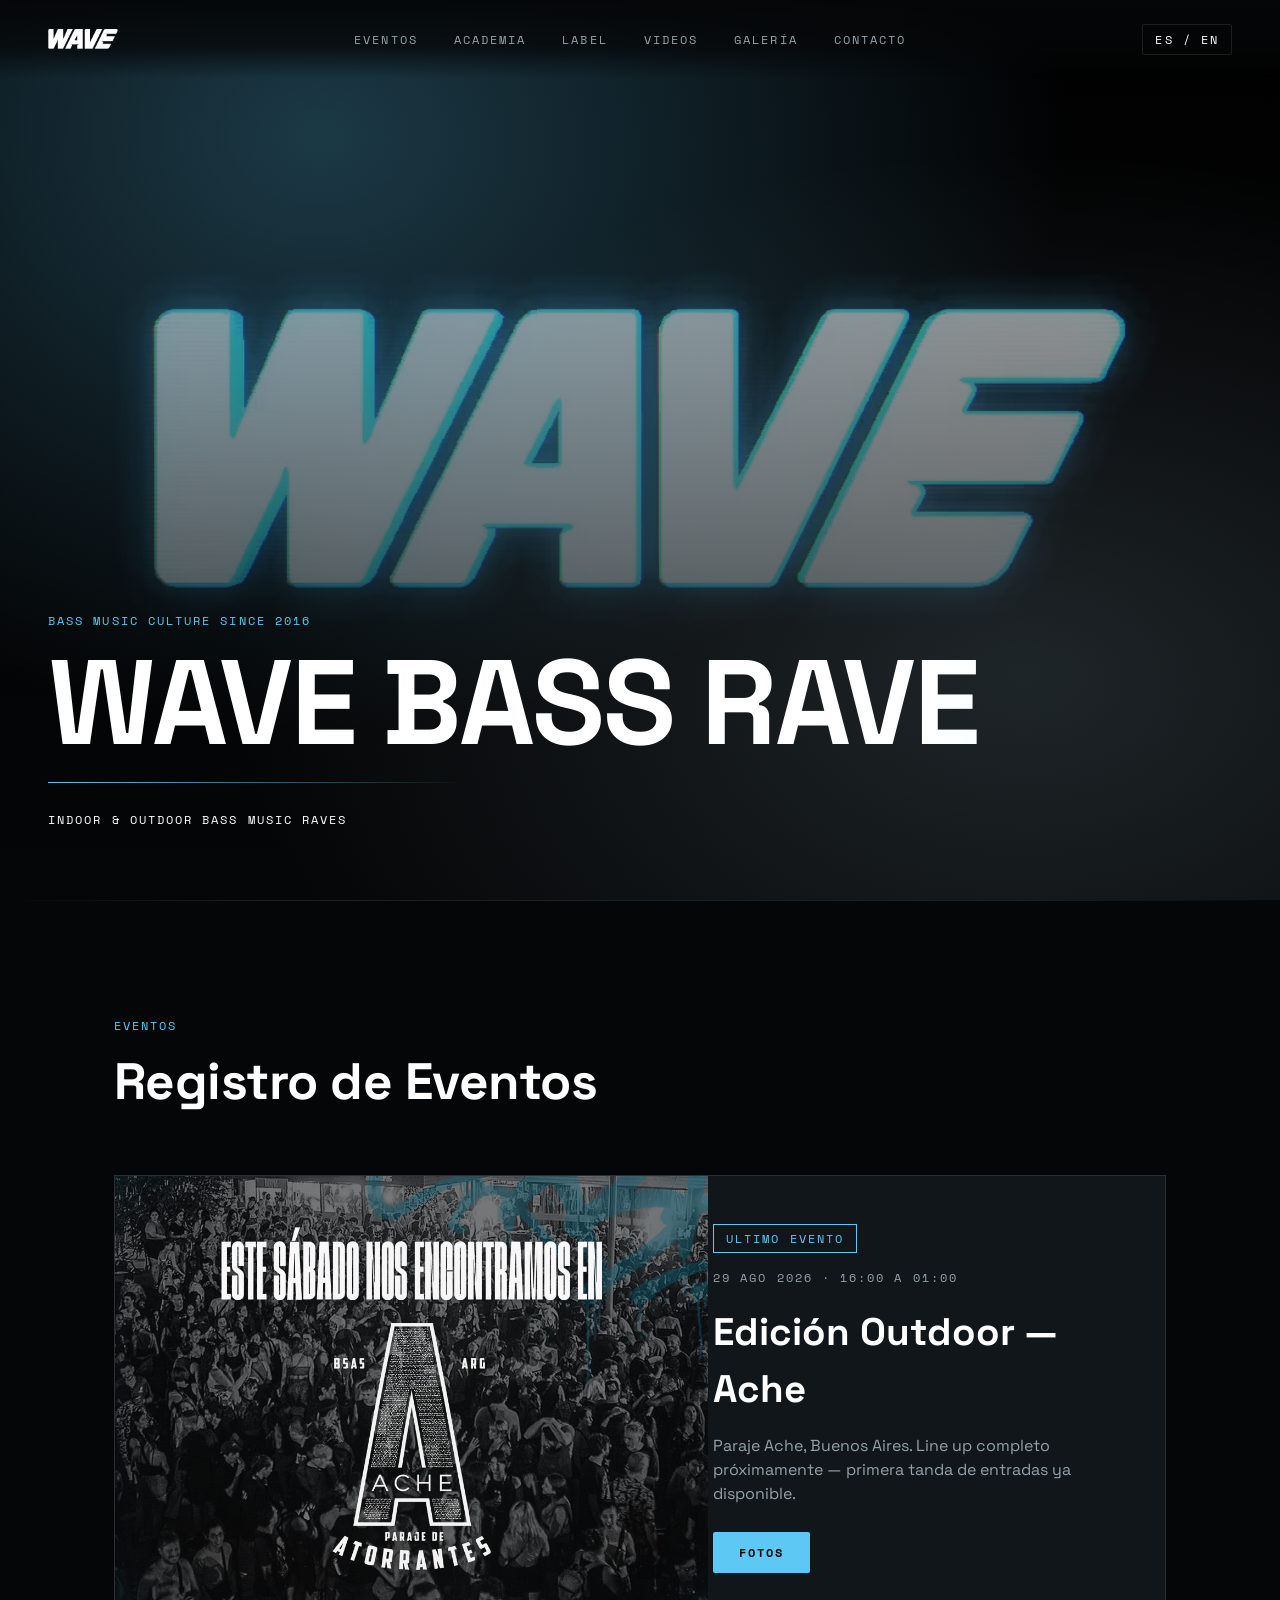
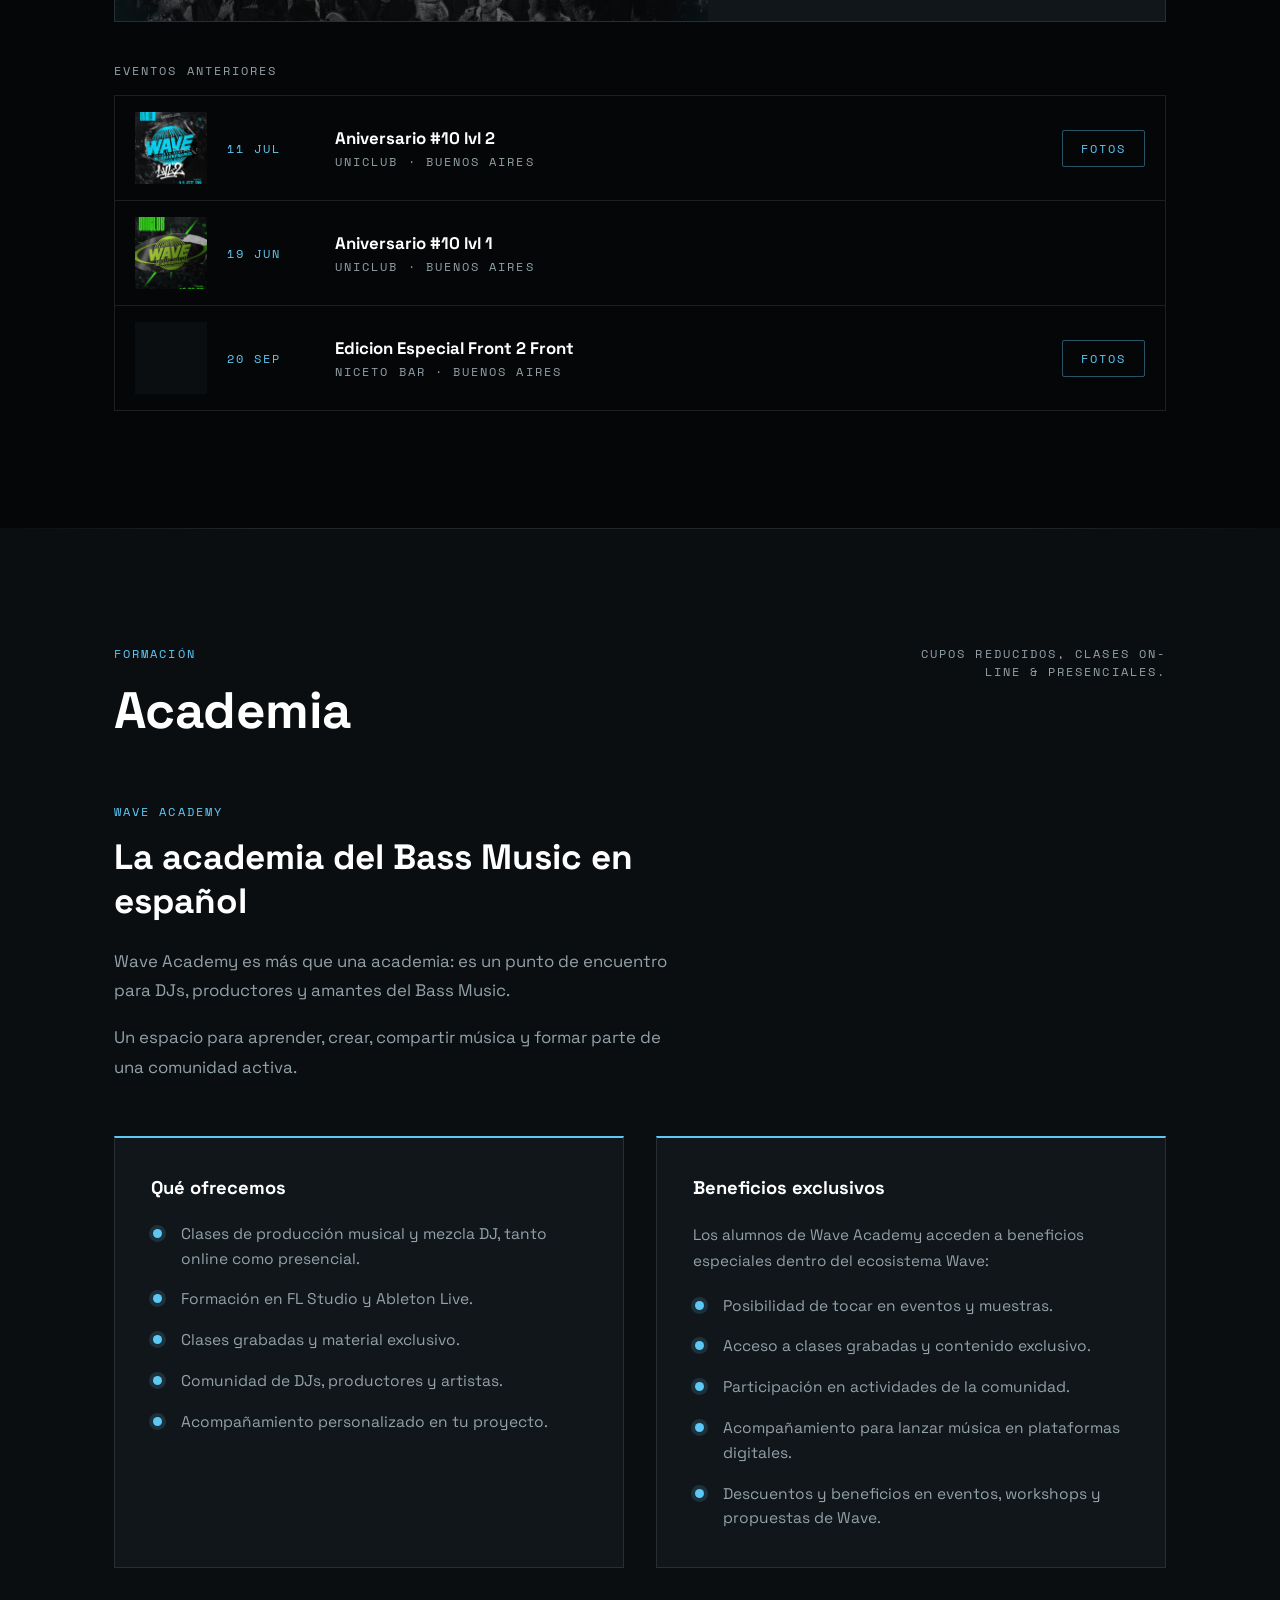
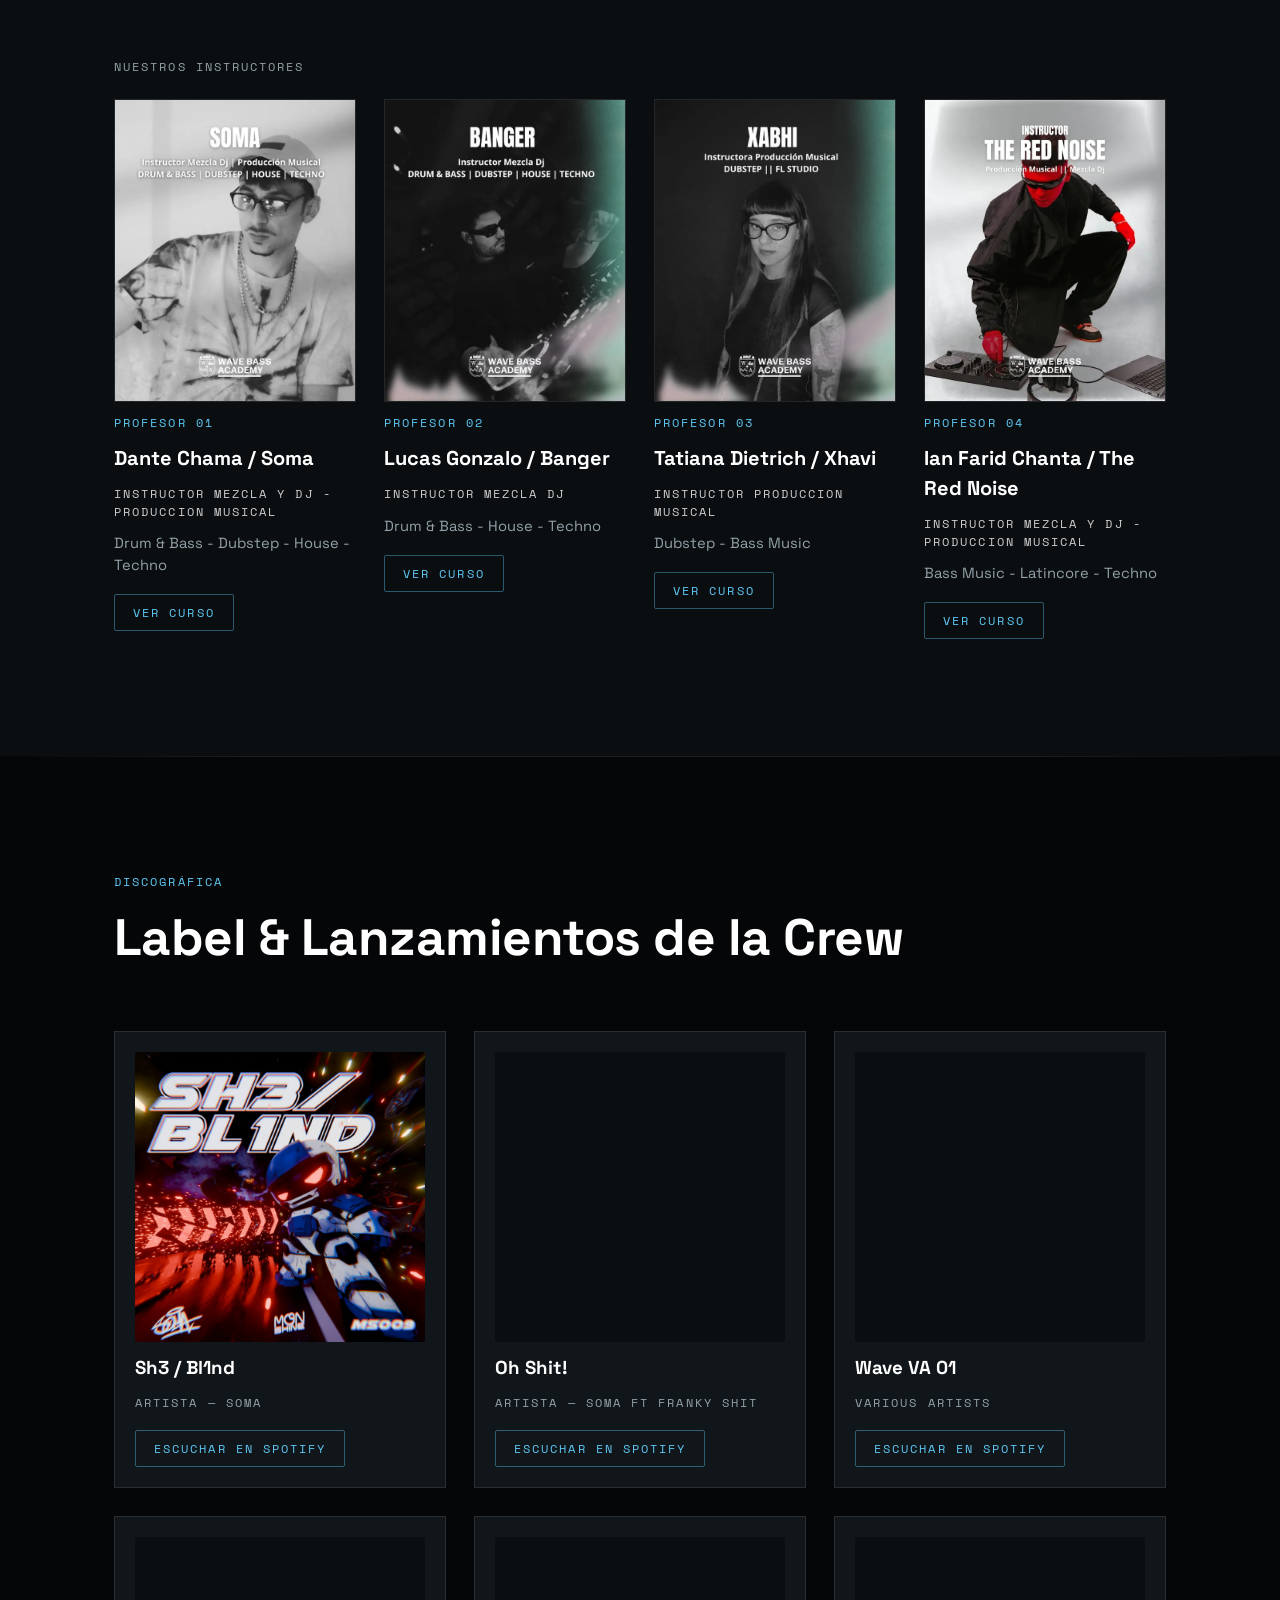
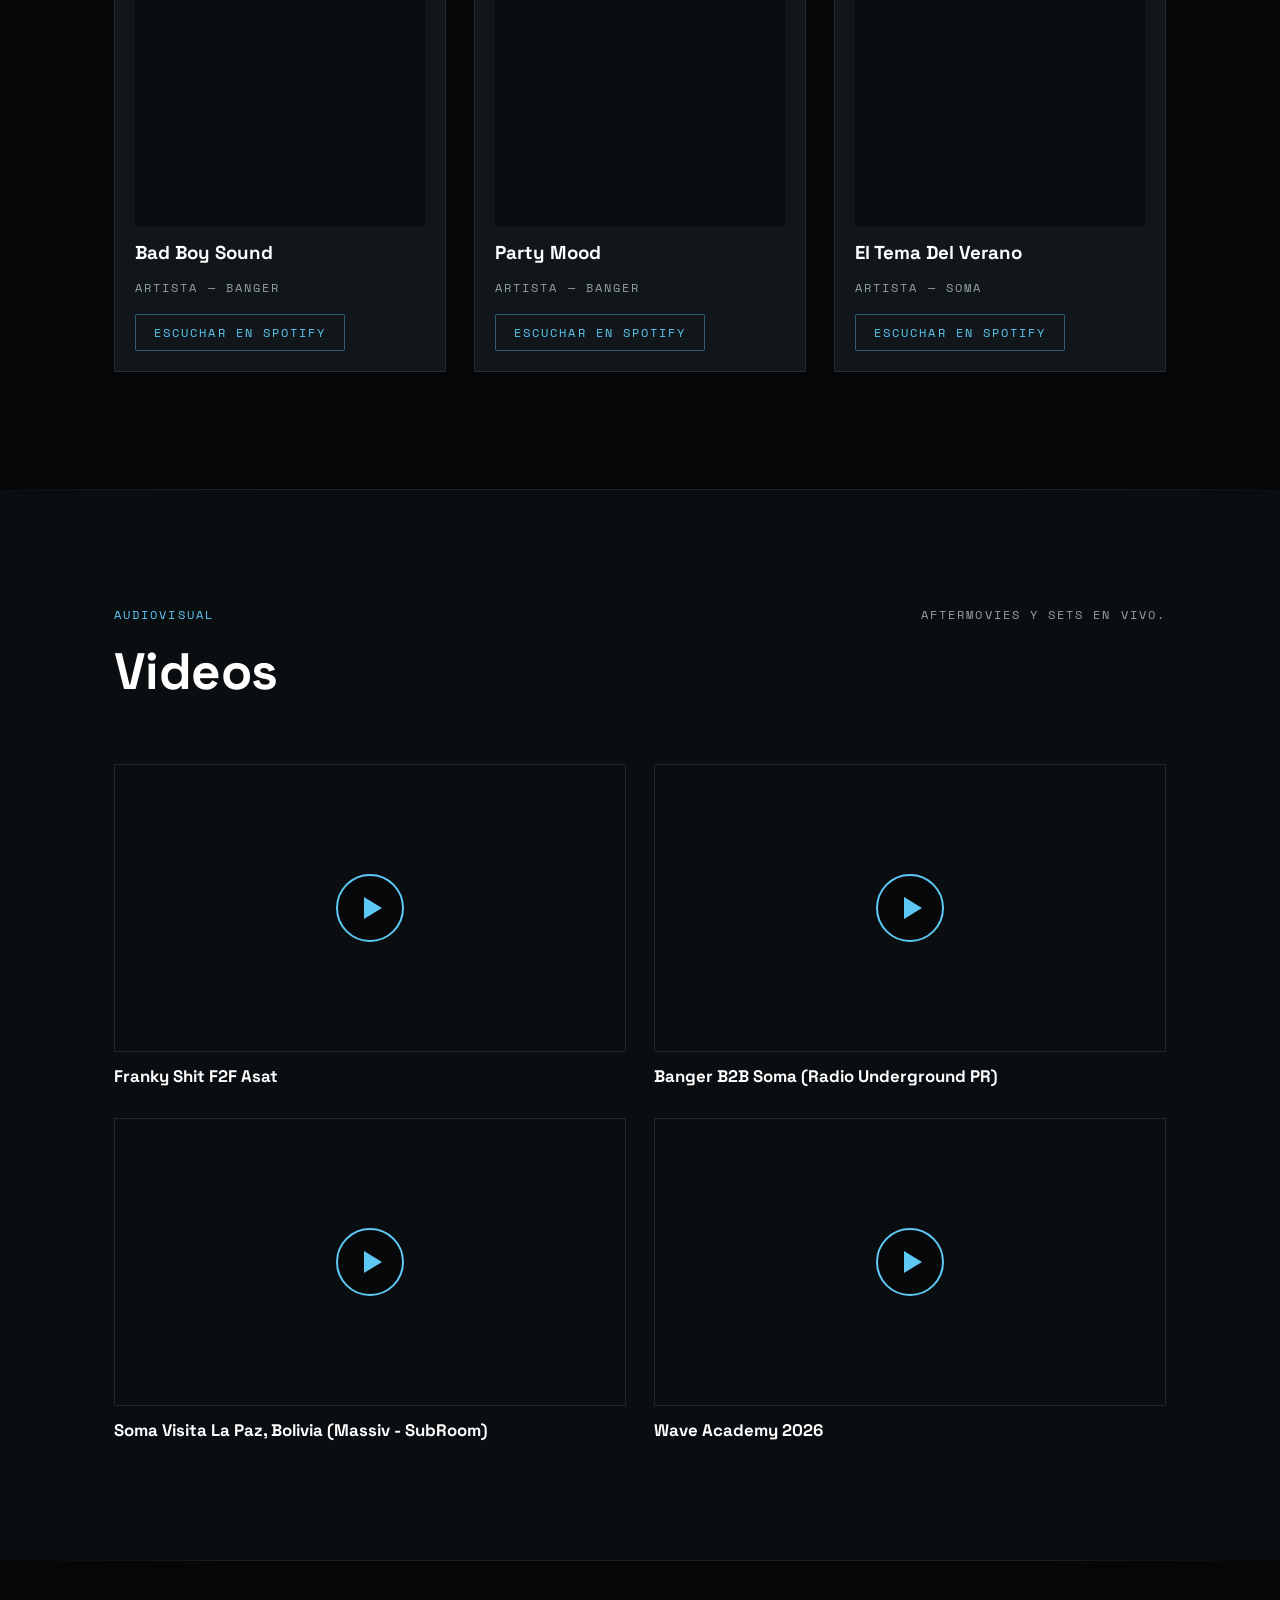
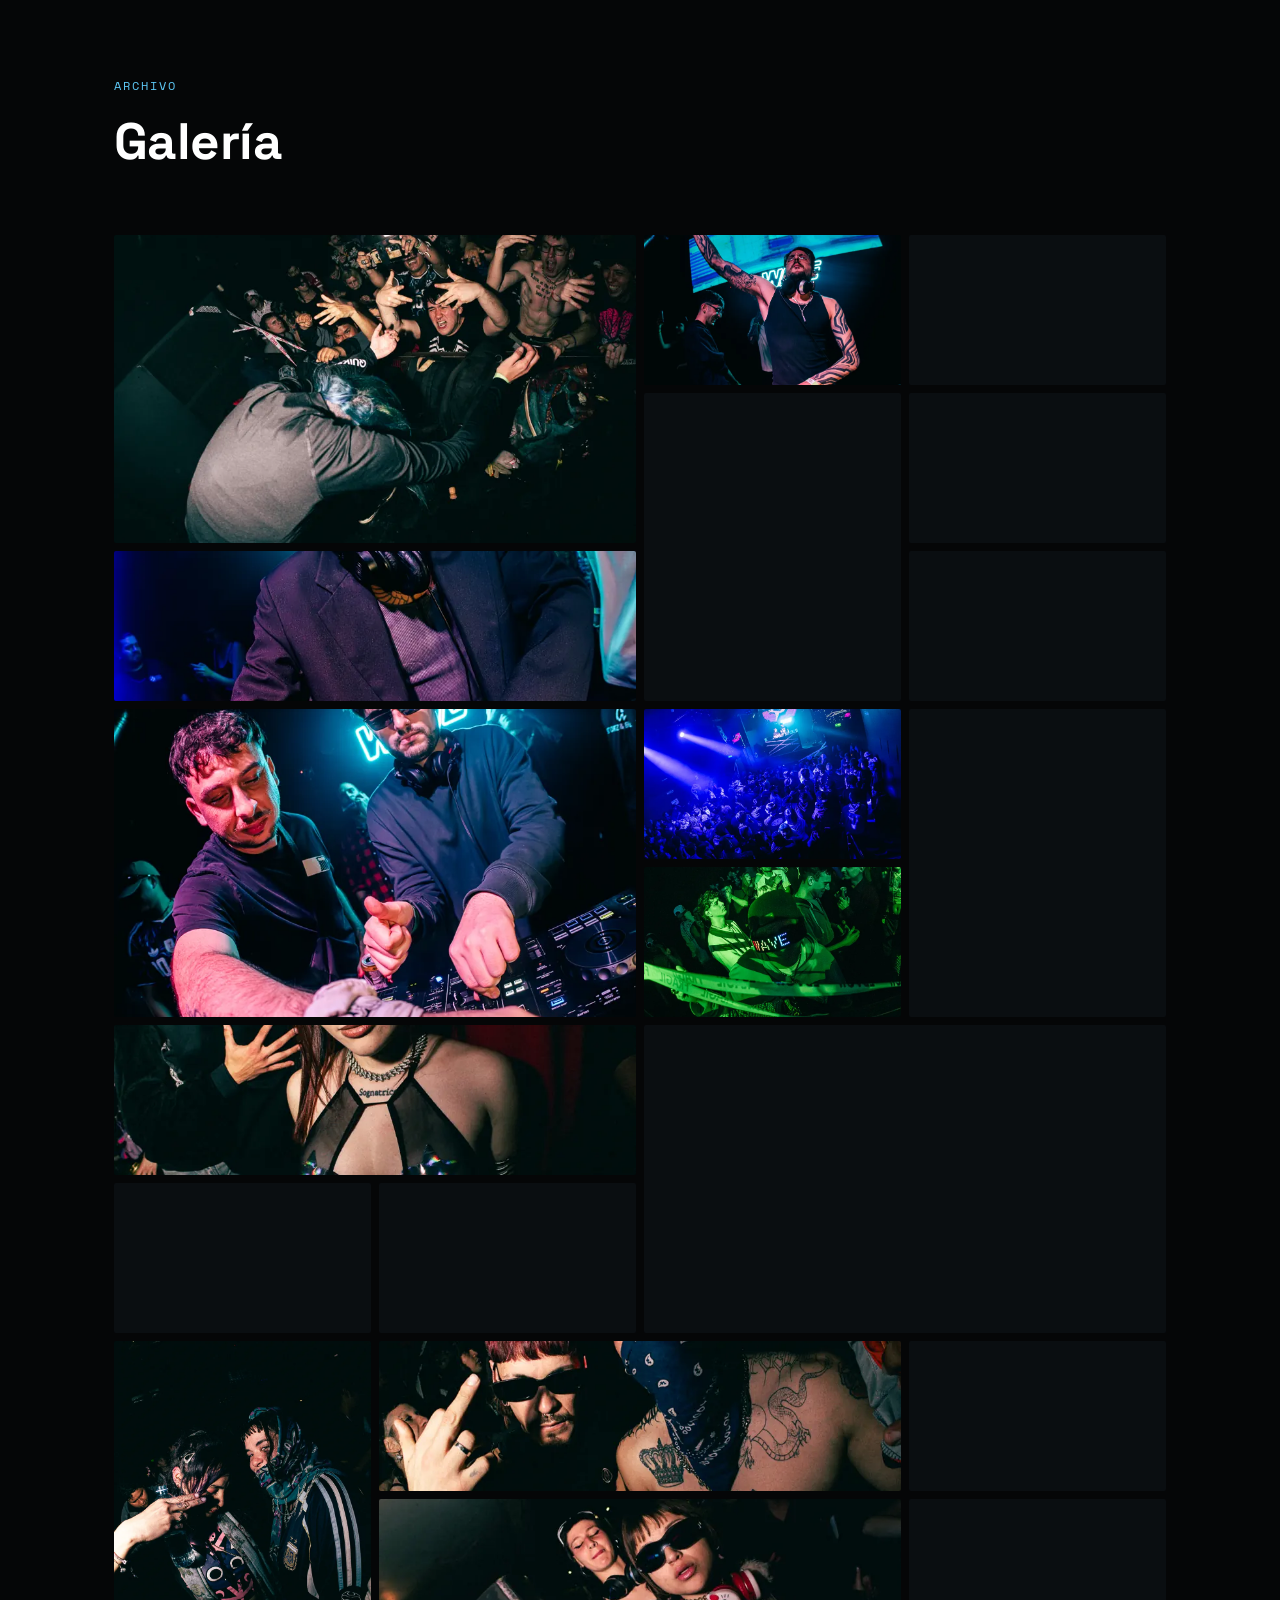
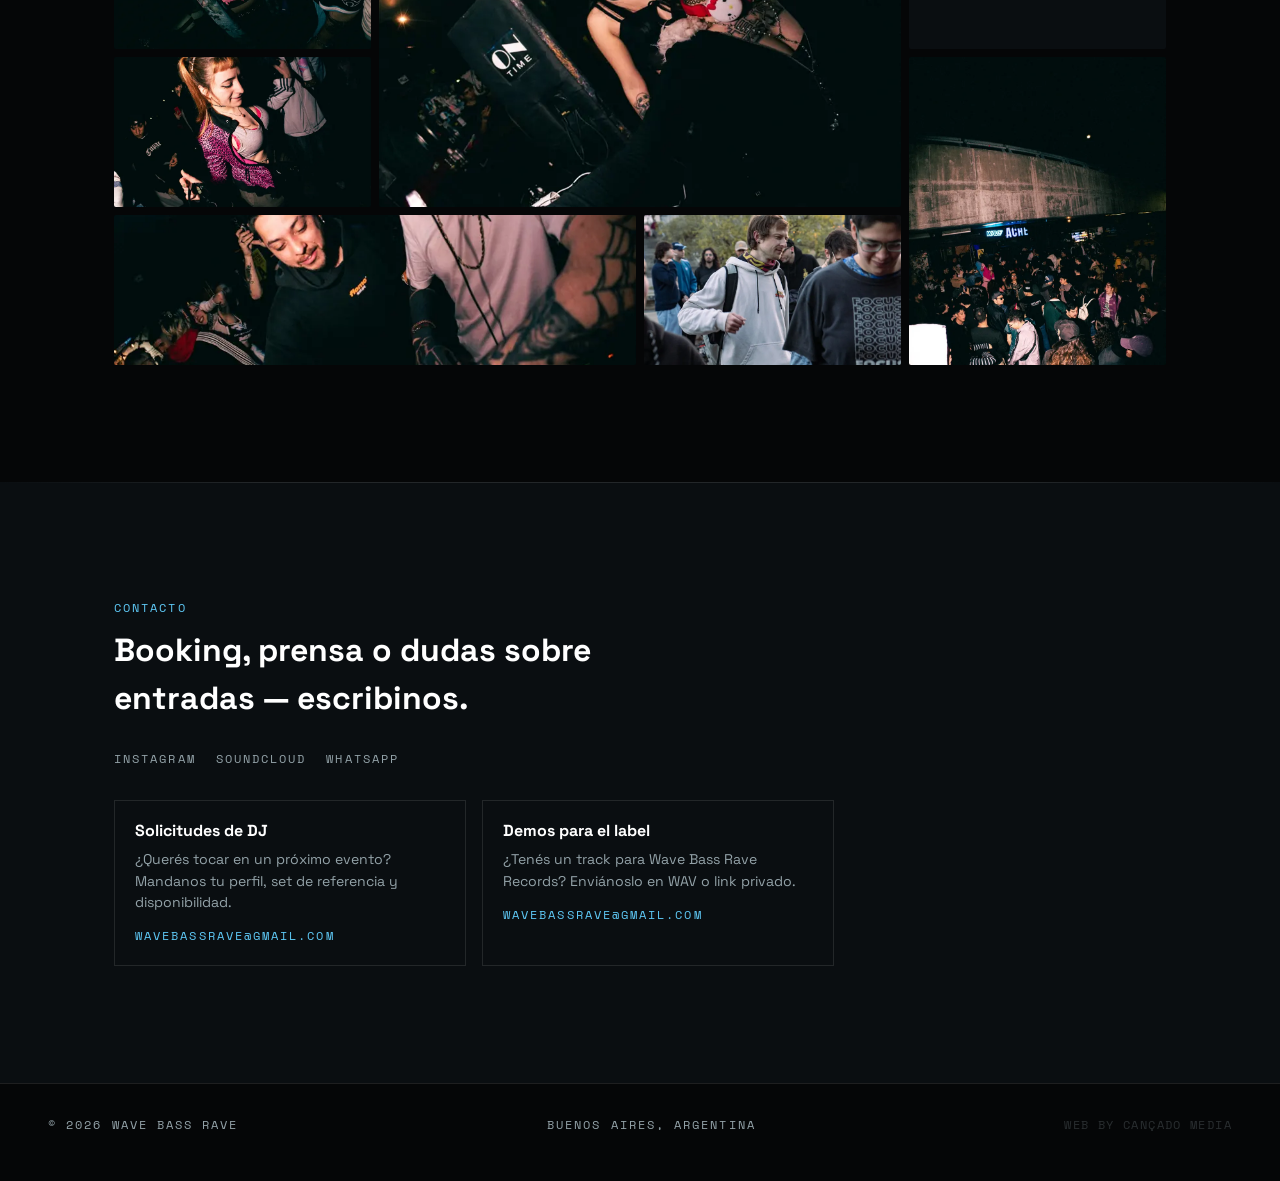
==== index.html @ 553b7580 "video portada optimizado" ====
<!DOCTYPE html>
<html lang="es">
<head>
  <meta charset="UTF-8">
  <meta name="viewport" content="width=device-width, initial-scale=1.0">

  <!--
    Wave Bass Rave — sitio de una sola página.

    Dependencias: styles.css (compilado desde styles.scss) y script.js.
    Sin frameworks ni proceso de build más allá de Sass.

    Convenciones de este documento:
      · Nomenclatura BEM: bloque__elemento--modificador.
      · El marcado no define estilos: ni atributos style ni clases
        utilitarias. Cada elemento lleva una única clase semántica.
      · data-en           → traducción al inglés del texto del elemento.
      · data-en-ph        → traducción del placeholder de un campo.
      · .aparece          → el elemento entra con una animación al scrollear.
      · .aparece--fijo    → variante rápida y sin cascada, para títulos.
      · data-titulo       → rótulo que la galería muestra sobre la foto.

    TODO antes de publicar:
      · Reemplazar RUTA_* por las URLs definitivas.
      · Cargar las 12 fotos de la galería en Multimedia/galeria/.
      · Sustituir wavebassrave.com por el dominio real en los metadatos
        y en el bloque JSON-LD (las URLs de imagen deben ser absolutas).
  -->

  <!-- Identidad e indexación -->
  <title>Wave Bass Rave | Fiesta de música electrónica en Buenos Aires</title>
  <meta name="description" content="Wave Bass Rave: fiestas de drum &amp; bass, dubstep, house y techno en Buenos Aires desde 2016. Academia de DJ y producción musical, y sello discográfico propio.">
  <meta name="author" content="Wave Bass Rave">
  <link rel="canonical" href="https://wavebassrave.com/">
  <meta name="robots" content="index, follow, max-image-preview:large">
  <meta name="theme-color" content="#050607">

  <!-- Open Graph: previsualización al compartir el enlace -->
  <meta property="og:type" content="website">
  <meta property="og:site_name" content="Wave Bass Rave">
  <meta property="og:locale" content="es_AR">
  <meta property="og:locale:alternate" content="en_US">
  <meta property="og:url" content="https://wavebassrave.com/">
  <meta property="og:title" content="Wave Bass Rave | Fiesta de música electrónica en Buenos Aires">
  <meta property="og:description" content="Bass music culture desde 2016. Raves indoor y outdoor, academia de DJ y producción, y sello discográfico en Buenos Aires.">
  <meta property="og:image" content="https://wavebassrave.com/Multimedia/WAVE-EN-ACHE.jpg">
  <meta property="og:image:width" content="1200">
  <meta property="og:image:height" content="630">
  <meta property="og:image:alt" content="Flyer de Wave Bass Rave — Edición Outdoor en Ache">

  <!-- Twitter Card -->
  <meta name="twitter:card" content="summary_large_image">
  <meta name="twitter:title" content="Wave Bass Rave | Fiesta de música electrónica en Buenos Aires">
  <meta name="twitter:description" content="Bass music culture desde 2016. Raves indoor y outdoor, academia de DJ y producción, y sello discográfico en Buenos Aires.">
  <meta name="twitter:image" content="https://wavebassrave.com/Multimedia/WAVE-EN-ACHE.jpg">

  <!-- El navegador escala el favicon a 32x32: conviene una imagen
       cuadrada, con fondo sólido y sin texto, para que se lea. -->
  <link rel="icon" href="Multimedia/favicon.png" type="image/png">
  <link rel="apple-touch-icon" href="Multimedia/favicon.png">

  <!-- preconnect adelanta el handshake con el CDN de fuentes -->
  <link rel="preconnect" href="https://fonts.googleapis.com">
  <link rel="preconnect" href="https://fonts.gstatic.com" crossorigin>
  <link href="https://fonts.googleapis.com/css2?family=Space+Grotesk:wght@400;500;700&amp;family=Space+Mono:wght@400;700&amp;display=swap" rel="stylesheet">

  <!-- El poster de la portada es lo primero que se ve: se precarga
       para que no haya un fotograma en negro al abrir el sitio. -->
  <link rel="preload" as="image" href="Multimedia/portada-poster.jpg">

  <link rel="stylesheet" href="styles.css">

  <!--
    Datos estructurados (schema.org). Permiten que el buscador
    interprete la entidad, el evento y el catálogo del sello, y que
    los muestre enriquecidos en los resultados.

    Mantener sincronizado con el contenido visible: un evento con
    fecha vencida deja de mostrarse y resta confianza al dominio.
  -->
  <script type="application/ld+json">
  {
    "@context": "https://schema.org",
    "@graph": [
      {
        "@type": "Organization",
        "@id": "https://wavebassrave.com/#organizacion",
        "name": "Wave Bass Rave",
        "url": "https://wavebassrave.com/",
        "logo": "https://wavebassrave.com/Multimedia/LOGO.png",
        "email": "booking@wavebassrave.com",
        "foundingDate": "2016",
        "areaServed": "Buenos Aires, Argentina",
        "description": "Fiestas de bass music indoor y outdoor, academia de DJ y producción, y sello discográfico en Buenos Aires.",
        "sameAs": [
          "RUTA_INSTAGRAM",
          "RUTA_SOUNDCLOUD"
        ]
      },
      {
        "@type": "EducationalOrganization",
        "@id": "https://wavebassrave.com/#academia",
        "name": "Wave Academy",
        "url": "https://wavebassrave.com/#academia",
        "parentOrganization": { "@id": "https://wavebassrave.com/#organizacion" },
        "areaServed": "Buenos Aires, Argentina",
        "description": "Academia de producción musical y DJ especializada en bass music. Clases presenciales y online en FL Studio y Ableton Live."
      },
      {
        "@type": "MusicEvent",
        "name": "Wave Bass Rave — Edición Outdoor en Ache",
        "startDate": "2026-08-29T16:00:00-03:00",
        "endDate": "2026-08-30T01:00:00-03:00",
        "eventStatus": "https://schema.org/EventScheduled",
        "eventAttendanceMode": "https://schema.org/OfflineEventAttendanceMode",
        "image": "https://wavebassrave.com/Multimedia/WAVE-EN-ACHE.jpg",
        "description": "Edición outdoor de Wave Bass Rave en Paraje Ache: drum and bass, dubstep, house y techno.",
        "location": {
          "@type": "Place",
          "name": "Paraje Ache",
          "address": {
            "@type": "PostalAddress",
            "streetAddress": "Av. Pres. Figueroa Alcorta 2170",
            "addressLocality": "Buenos Aires",
            "addressCountry": "AR"
          }
        },
        "organizer": { "@id": "https://wavebassrave.com/#organizacion" },
        "performer": { "@id": "https://wavebassrave.com/#organizacion" }
      },
      {
        "@type": "ItemList",
        "name": "Lanzamientos de Wave Bass Rave",
        "itemListElement": [
          { "@type": "ListItem", "position": 1, "item": { "@type": "MusicRecording", "name": "Sh3 / Bl1nd", "byArtist": { "@type": "MusicGroup", "name": "Soma" }, "url": "https://open.spotify.com/intl-es/track/4emnAGCfj72TDkFLTMNMwg" } },
          { "@type": "ListItem", "position": 2, "item": { "@type": "MusicRecording", "name": "Oh Shit!", "byArtist": { "@type": "MusicGroup", "name": "Soma ft Franky Shit" }, "url": "https://open.spotify.com/intl-es/track/0cCn9qrBAL9A4QZXhOReQd" } },
          { "@type": "ListItem", "position": 3, "item": { "@type": "MusicAlbum", "name": "Wave VA 01", "byArtist": { "@type": "MusicGroup", "name": "Various Artists" }, "url": "https://open.spotify.com/intl-es/album/5k82XperYAn4NsOfV1vMGI" } },
          { "@type": "ListItem", "position": 4, "item": { "@type": "MusicRecording", "name": "Bad Boy Sound", "byArtist": { "@type": "MusicGroup", "name": "Banger" }, "url": "https://open.spotify.com/intl-es/track/3cgroAgTPYYkdwyng8NTGH" } },
          { "@type": "ListItem", "position": 5, "item": { "@type": "MusicRecording", "name": "Party Mood", "byArtist": { "@type": "MusicGroup", "name": "Banger" }, "url": "https://open.spotify.com/intl-es/track/7FXEV2m4O1FOXO2ZBRxzx3" } },
          { "@type": "ListItem", "position": 6, "item": { "@type": "MusicRecording", "name": "El Tema Del Verano", "byArtist": { "@type": "MusicGroup", "name": "Soma" }, "url": "https://open.spotify.com/intl-es/track/4wvH6kUvOpnW4mxBxdidlf" } }
        ]
      }
    ]
  }
  </script>
</head>

<body>

<!-- Enlace de salto: primer elemento enfocable de la página, permite
     a quien navega con teclado evitar el menú en cada recarga. -->
<a class="salto" href="#contenido">Ir al contenido</a>

<nav class="nav">
  <a class="nav__logo" href="#portada">
    <img src="Multimedia/LOGO.png" alt="Wave Bass Rave">
  </a>

  <!-- En pantallas chicas esta lista se convierte en un panel
       desplegable; el control está en .nav__menu-boton. -->
  <ul class="nav__menu" id="menu">
    <li><a href="#eventos"  data-en="Events">Eventos</a></li>
    <li><a href="#academia" data-en="Academy">Academia</a></li>
    <li><a href="#label"    data-en="Label">Label</a></li>
    <li><a href="#videos"   data-en="Videos">Videos</a></li>
    <li><a href="#galeria"  data-en="Gallery">Galería</a></li>
    <li><a href="#contacto" data-en="Contact">Contacto</a></li>
  </ul>

  <div class="nav__acciones">
    <button class="nav__idioma" id="idioma" type="button">ES / EN</button>

    <!-- aria-expanded lo actualiza script.js y el CSS lo usa como
         selector para transformar las barras en una X. -->
    <button class="nav__menu-boton" id="menu-boton" type="button"
            aria-label="Abrir menú" aria-expanded="false" aria-controls="menu">
      <span></span><span></span><span></span>
    </button>
  </div>
</nav>


<main id="contenido">

  <!-- El src del video lo asigna script.js: así se omite si el
       sistema pide reducir movimiento y se pausa fuera de pantalla. -->
  <header class="portada" id="portada">
    <div class="portada__fondo">
      <video class="portada__video" id="video-portada"
             poster="Multimedia\wave-logo-3d.jpg"
             autoplay muted loop playsinline preload="none"
             data-video="Multimedia\wave-logo-3d.mp4"></video>
      <div class="portada__velo"></div>
    </div>

    <div class="portada__texto">
      <p class="portada__bajada">Bass Music Culture Since 2016</p>
      <h1 class="portada__titulo">WAVE BASS RAVE</h1>
      <span class="portada__linea"></span>
      <p class="portada__datos">Indoor &amp; Outdoor Bass Music Raves</p>
    </div>
  </header>


  <section class="seccion" id="eventos">
    <div class="seccion__contenido">

      <div class="seccion__encabezado aparece aparece--fijo">
        <div>
          <p class="seccion__bajada" data-en="Events">Eventos</p>
          <h2 class="seccion__titulo" data-en="Event archive">Registro de Eventos</h2>
        </div>
      </div>

      <article class="evento-destacado aparece">
        <figure class="evento-destacado__imagen">
          <img src="Multimedia/WAVE-EN-ACHE.jpg"
               alt="Flyer de Wave Bass Rave Edición Outdoor en Paraje Ache, Buenos Aires"
               decoding="async" fetchpriority="high">
        </figure>

        <div class="evento-destacado__info">
          <span class="evento-destacado__etiqueta" data-en="Latest event">Ultimo evento</span>
          <p class="evento-destacado__fecha" data-en="29 AUG 2026 · 4:00 PM TO 1:00 AM">29 AGO 2026 · 16:00 A 01:00</p>
          <h3 class="evento-destacado__nombre" data-en="Outdoor Edition — Ache">Edición Outdoor — Ache</h3>
          <p class="evento-destacado__descripcion" data-en="Paraje Ache, Buenos Aires. Full line up coming soon — first ticket release available now.">Paraje Ache, Buenos Aires. Line up completo próximamente — primera tanda de entradas ya disponible.</p>
          <a class="evento-destacado__boton" href="https://drive.google.com/drive/u/1/folders/1k9xojZBGZIGJXSSD55d5GPoPPHlqfkdK" target="_blank" rel="noopener" data-en="Photos">Fotos</a>
        </div>
      </article>

      <p class="seccion__subtitulo" data-en="Past events">Eventos anteriores</p>

      <div class="eventos-pasados aparece">
        <article class="eventos-pasados__item">
          <figure class="eventos-pasados__imagen">
            <img src="Multimedia/WAVE4.jpg" alt="Wave Bass Rave Aniversario 10 nivel 2 en Uniclub" loading="lazy" decoding="async">
          </figure>
          <p class="eventos-pasados__fecha">11 JUL</p>
          <div>
            <h3 class="eventos-pasados__nombre" data-en="10th Anniversary lvl 2">Aniversario #10 lvl 2</h3>
            <p class="eventos-pasados__lugar">UNICLUB · Buenos Aires</p>
          </div>
          <a class="eventos-pasados__fotos" href="https://drive.google.com/drive/folders/1c3s_hy4YziASahJ9QiiVmd44mP_-dsqJ" target="_blank" rel="noopener" data-en="Photos">Fotos</a>
        </article>

        <article class="eventos-pasados__item">
          <figure class="eventos-pasados__imagen">
            <img src="Multimedia/WAVE3.jpg" alt="Wave Bass Rave Aniversario 10 nivel 1 en Uniclub" loading="lazy" decoding="async">
          </figure>
          <p class="eventos-pasados__fecha">19 JUN</p>
          <div>
            <h3 class="eventos-pasados__nombre" data-en="10th Anniversary lvl 1">Aniversario #10 lvl 1</h3>
            <p class="eventos-pasados__lugar">UNICLUB · Buenos Aires</p>
          </div>

        </article>

        <article class="eventos-pasados__item">
          <figure class="eventos-pasados__imagen">
            <img src="Multimedia/WAVE5.jpg" alt="Wave Bass Rave Edición Especial Front 2 Front en Niceto Bar" loading="lazy" decoding="async">
          </figure>
          <p class="eventos-pasados__fecha">20 SEP</p>
          <div>
            <h3 class="eventos-pasados__nombre" data-en="Front 2 Front Special Edition">Edicion Especial Front 2 Front</h3>
            <p class="eventos-pasados__lugar">Niceto Bar · Buenos Aires</p>
          </div>
          <a class="eventos-pasados__fotos" href="https://drive.google.com/drive/folders/1zacSYfil2mc9M2m5no6P5n31Abtr4CDk" target="_blank" rel="noopener" data-en="Photos">Fotos</a>
        </article>
      </div>

    </div>
  </section>


  <section class="seccion" id="academia">
    <div class="seccion__contenido">

      <div class="seccion__encabezado aparece aparece--fijo">
        <div>
          <p class="seccion__bajada" data-en="Training">Formación</p>
          <h2 class="seccion__titulo" data-en="Academy">Academia</h2>
        </div>
        <p class="seccion__nota" data-en="Limited spots. Online &amp; in-person classes.">Cupos reducidos, Clases on-line &amp; presenciales.</p>
      </div>

      <div class="academia-intro aparece">
        <p class="academia-intro__marca">Wave Academy</p>
        <h3 class="academia-intro__titulo" data-en="The Bass Music academy in Spanish">La academia del Bass Music en español</h3>
        <p class="academia-intro__lead" data-en="Wave Academy is more than an academy: it's a meeting point for DJs, producers and Bass Music lovers.">Wave Academy es más que una academia: es un punto de encuentro para DJs, productores y amantes del Bass Music.</p>
        <p class="academia-intro__lead" data-en="A space to learn, create, share music and be part of an active community.">Un espacio para aprender, crear, compartir música y formar parte de una comunidad activa.</p>
      </div>

      <div class="academia-bloques">
        <div class="academia-bloque aparece">
          <h4 class="academia-bloque__titulo" data-en="What we offer">Qué ofrecemos</h4>
          <ul class="academia-bloque__items">
            <li data-en="Music production and DJ mixing classes, online and in person.">Clases de producción musical y mezcla DJ, tanto online como presencial.</li>
            <li data-en="Training in FL Studio and Ableton Live.">Formación en FL Studio y Ableton Live.</li>
            <li data-en="Recorded classes and exclusive material.">Clases grabadas y material exclusivo.</li>
            <li data-en="A community of DJs, producers and artists.">Comunidad de DJs, productores y artistas.</li>
            <li data-en="Personalised guidance on your own project.">Acompañamiento personalizado en tu proyecto.</li>
          </ul>
        </div>

        <div class="academia-bloque aparece">
          <h4 class="academia-bloque__titulo" data-en="Exclusive benefits">Beneficios exclusivos</h4>
          <p class="academia-bloque__bajada" data-en="Wave Academy students get special benefits within the Wave ecosystem:">Los alumnos de Wave Academy acceden a beneficios especiales dentro del ecosistema Wave:</p>
          <ul class="academia-bloque__items">
            <li data-en="The chance to play at events and showcases.">Posibilidad de tocar en eventos y muestras.</li>
            <li data-en="Access to recorded classes and exclusive content.">Acceso a clases grabadas y contenido exclusivo.</li>
            <li data-en="Participation in community activities.">Participación en actividades de la comunidad.</li>
            <li data-en="Support to release music on digital platforms.">Acompañamiento para lanzar música en plataformas digitales.</li>
            <li data-en="Discounts and perks on Wave events, workshops and projects.">Descuentos y beneficios en eventos, workshops y propuestas de Wave.</li>
          </ul>
        </div>
      </div>

      <p class="seccion__subtitulo academia-instructores" data-en="Our instructors">Nuestros instructores</p>

      <div class="profesores">
        <article class="profesor aparece">
          <figure class="profesor__foto">
            <img src="Multimedia/academia/soma1.webp" alt="Dante Chama, alias Soma, instructor de mezcla, DJ y producción musical" loading="lazy" decoding="async">
          </figure>
          <p class="profesor__numero" data-en="Teacher 01">Profesor 01</p>
          <h3 class="profesor__nombre">Dante Chama / Soma</h3>
          <p class="profesor__curso" data-en="DJ mixing &amp; music production instructor">Instructor mezcla y Dj - Produccion Musical</p>
          <p class="profesor__bio">Drum &amp; Bass - Dubstep - House - Techno</p>
          <a class="profesor__boton" href="https://docs.google.com/forms/d/1HkdOC2VC2nu3V9DlWH6Ju4hWfb2PltVqQ0poLP2k56o/viewform" target="_blank" rel="noopener noreferrer" target="_blank" rel="noopener" data-en="Course details">Ver curso</a>
        </article>

        <article class="profesor aparece">
          <figure class="profesor__foto">
            <img src="Multimedia/academia/banger1.webp" alt="Lucas Gonzalo, alias Banger, instructor de mezcla DJ" loading="lazy" decoding="async">
          </figure>
          <p class="profesor__numero" data-en="Teacher 02">Profesor 02</p>
          <h3 class="profesor__nombre">Lucas Gonzalo / Banger</h3>
          <p class="profesor__curso" data-en="DJ mixing instructor">Instructor mezcla Dj</p>
          <p class="profesor__bio">Drum &amp; Bass - House - Techno</p>
          <a class="profesor__boton" href="https://docs.google.com/forms/d/1HkdOC2VC2nu3V9DlWH6Ju4hWfb2PltVqQ0poLP2k56o/viewform" target="_blank" rel="noopener noreferrer" target="_blank" rel="noopener" data-en="Course details">Ver curso</a>
        </article>

        <article class="profesor aparece">
          <figure class="profesor__foto">
            <img src="Multimedia/academia/xhavi1.webp" alt="Tatiana Dietrich, alias Xhavi, instructora de producción musical" loading="lazy" decoding="async">
          </figure>
          <p class="profesor__numero" data-en="Teacher 03">Profesor 03</p>
          <h3 class="profesor__nombre">Tatiana Dietrich / Xhavi</h3>
          <p class="profesor__curso" data-en="Music production instructor">Instructor produccion musical</p>
          <p class="profesor__bio">Dubstep - Bass Music</p>
          <a class="profesor__boton" href="https://docs.google.com/forms/d/1HkdOC2VC2nu3V9DlWH6Ju4hWfb2PltVqQ0poLP2k56o/viewform" target="_blank" rel="noopener noreferrer" target="_blank" rel="noopener" data-en="Course details">Ver curso</a>
        </article>

        <article class="profesor aparece">
          <figure class="profesor__foto">
            <img src="Multimedia/academia/rednoise1.webp" alt="Ian Farid Chanta, alias The Red Noise, instructor de mezcla, DJ y producción musical" loading="lazy" decoding="async">
          </figure>
          <p class="profesor__numero" data-en="Teacher 04">Profesor 04</p>
          <h3 class="profesor__nombre">Ian Farid Chanta / The Red Noise</h3>
          <p class="profesor__curso" data-en="DJ mixing &amp; music production instructor">Instructor mezcla y Dj - Produccion Musical</p>
          <p class="profesor__bio">Bass Music - Latincore - Techno</p>
          <a class="profesor__boton" href="https://docs.google.com/forms/d/1HkdOC2VC2nu3V9DlWH6Ju4hWfb2PltVqQ0poLP2k56o/viewform" target="_blank" rel="noopener noreferrer" target="_blank" rel="noopener" data-en="Course details">Ver curso</a>
        </article>
      </div>

    </div>
  </section>


  <section class="seccion" id="label">
    <div class="seccion__contenido">

      <div class="seccion__encabezado aparece aparece--fijo">
        <div>
          <p class="seccion__bajada" data-en="Record label">Discográfica</p>
          <h2 class="seccion__titulo" data-en="Label &amp; Crew releases">Label &amp; Lanzamientos de la Crew</h2>
        </div>
      </div>

      <div class="lanzamientos">
        <article class="lanzamiento aparece">
          <figure class="lanzamiento__tapa">
            <img src="Multimedia/spotify-artwork-sh3-bl1nd-3000x3000.jpg" alt="Tapa del release Sh3 / Bl1nd de Soma" loading="lazy" decoding="async">
          </figure>
          <h3 class="lanzamiento__titulo">Sh3 / Bl1nd</h3>
          <p class="lanzamiento__artista">Artista — SOMA</p>
          <a class="lanzamiento__boton" href="https://open.spotify.com/intl-es/track/4emnAGCfj72TDkFLTMNMwg" target="_blank" rel="noopener" data-en="Listen on Spotify">Escuchar en Spotify</a>
        </article>

        <article class="lanzamiento aparece">
          <figure class="lanzamiento__tapa">
            <img src="Multimedia/spotify-artwork-oh-shit-3000x3000.jpg" alt="Tapa del release Oh Shit! de Soma ft Franky Shit" loading="lazy" decoding="async">
          </figure>
          <h3 class="lanzamiento__titulo">Oh Shit!</h3>
          <p class="lanzamiento__artista">Artista — SOMA FT FRANKY SHIT</p>
          <a class="lanzamiento__boton" href="https://open.spotify.com/intl-es/track/0cCn9qrBAL9A4QZXhOReQd" target="_blank" rel="noopener" data-en="Listen on Spotify">Escuchar en Spotify</a>
        </article>

        <article class="lanzamiento aparece">
          <figure class="lanzamiento__tapa">
            <img src="Multimedia/spotify-artwork-upgrade-3000x3000.jpg" alt="Tapa del compilado Wave VA 01" loading="lazy" decoding="async">
          </figure>
          <h3 class="lanzamiento__titulo">Wave VA 01</h3>
          <p class="lanzamiento__artista">Various Artists</p>
          <a class="lanzamiento__boton" href="https://open.spotify.com/intl-es/album/5k82XperYAn4NsOfV1vMGI" target="_blank" rel="noopener" data-en="Listen on Spotify">Escuchar en Spotify</a>
        </article>

        <article class="lanzamiento aparece">
          <figure class="lanzamiento__tapa">
            <img src="Multimedia/spotify-artwork-bad-boy-sound-3000x3000.jpg" alt="Tapa del release Bad Boy Sound de Banger" loading="lazy" decoding="async">
          </figure>
          <h3 class="lanzamiento__titulo">Bad Boy Sound</h3>
          <p class="lanzamiento__artista">Artista — BANGER</p>
          <a class="lanzamiento__boton" href="https://open.spotify.com/intl-es/track/3cgroAgTPYYkdwyng8NTGH" target="_blank" rel="noopener" data-en="Listen on Spotify">Escuchar en Spotify</a>
        </article>

        <article class="lanzamiento aparece">
          <figure class="lanzamiento__tapa">
            <img src="Multimedia/spotify-artwork-party-mood-3000x3000.jpg" alt="Tapa del release Party Mood de Banger" loading="lazy" decoding="async">
          </figure>
          <h3 class="lanzamiento__titulo">Party Mood</h3>
          <p class="lanzamiento__artista">Artista — BANGER</p>
          <a class="lanzamiento__boton" href="https://open.spotify.com/intl-es/track/7FXEV2m4O1FOXO2ZBRxzx3" target="_blank" rel="noopener" data-en="Listen on Spotify">Escuchar en Spotify</a>
        </article>

        <article class="lanzamiento aparece">
          <figure class="lanzamiento__tapa">
            <img src="Multimedia/spotify-artwork-el-tema-del-verano-3000x3000.jpg" alt="Tapa del release El Tema Del Verano de Soma" loading="lazy" decoding="async">
          </figure>
          <h3 class="lanzamiento__titulo">El Tema Del Verano</h3>
          <p class="lanzamiento__artista">Artista — SOMA</p>
          <a class="lanzamiento__boton" href="https://open.spotify.com/intl-es/track/4wvH6kUvOpnW4mxBxdidlf" target="_blank" rel="noopener" data-en="Listen on Spotify">Escuchar en Spotify</a>
        </article>
      </div>

    </div>
  </section>


  <!--
    Videos de YouTube con carga diferida.

    Cada tarjeta guarda el id del video en data-video y muestra la
    miniatura que YouTube sirve públicamente. El reproductor recién
    se inserta al hacer clic: un iframe de YouTube arrastra cerca de
    un megabyte de scripts, y seis de ellos cargando de entrada
    frenarían la página entera.

    No usa la API de datos de YouTube a propósito: requeriría una
    clave que en un sitio estático queda expuesta en el código.
    Para agregar un video, copiar un <article> y cambiar el id (la
    parte final de la URL, después de v=) y el título.
  -->
  <section class="seccion" id="videos">
    <div class="seccion__contenido">

      <div class="seccion__encabezado aparece aparece--fijo">
        <div>
          <p class="seccion__bajada" data-en="Audiovisual">Audiovisual</p>
          <h2 class="seccion__titulo" data-en="Videos">Videos</h2>
        </div>
        <p class="seccion__nota" data-en="Aftermovies and live sets.">Aftermovies y sets en vivo.</p>
      </div>

      <div class="videos">
        <article class="video aparece" data-video="https://www.youtube.com/watch?v=SPiCK2vlHus&list=RDSPiCK2vlHus&start_radio=1&t=956s">
          <h3 class="video__titulo">Franky Shit F2F Asat</h3>
        </article>

        <article class="video aparece" data-video="https://www.youtube.com/watch?v=8d8fpZdXK1U&amp;t=889s">
          <h3 class="video__titulo">Banger B2B Soma (Radio Underground PR)</h3>
        </article>

        <article class="video aparece" data-video="https://www.youtube.com/watch?v=-2DdIOrQmx4&amp;t=751s">
          <h3 class="video__titulo">Soma Visita La Paz, Bolivia (Massiv - SubRoom)</h3>
        </article>

        <article class="video aparece" data-video="https://www.youtube.com/watch?v=593jk4nw1j4&amp;t=289s">
          <h3 class="video__titulo">Wave Academy 2026 </h3>
        </article>
      </div>

    </div>
  </section>


  <!-- El mosaico se arma por CSS con un patrón nth-child cada 6 fotos:
       agregar o quitar figure reacomoda la grilla sin tocar estilos.
       script.js convierte cada figure en disparador del visor. -->
  <section class="seccion" id="galeria">
    <div class="seccion__contenido">

      <div class="seccion__encabezado aparece aparece--fijo">
        <div>
          <p class="seccion__bajada" data-en="Archive">Archivo</p>
          <h2 class="seccion__titulo" data-en="Gallery">Galería</h2>
        </div>
      </div>

      <div class="galeria aparece aparece--fijo">
        <figure class="galeria__foto">
          <img src="RUTA_AQUI/galeria-1.webp" alt="" loading="lazy" decoding="async">
        </figure>
        <figure class="galeria__foto">
          <img src="RUTA_AQUI/galeria-2.webp" alt="" loading="lazy" decoding="async">
        </figure>
        <figure class="galeria__foto">
          <img src="RUTA_AQUI/galeria-3.webp" alt="" loading="lazy" decoding="async">
        </figure>
        <figure class="galeria__foto">
          <img src="RUTA_AQUI/galeria-4.webp" alt="" loading="lazy" decoding="async">
        </figure>
        <figure class="galeria__foto">
          <img src="RUTA_AQUI/galeria-5.webp" alt="" loading="lazy" decoding="async">
        </figure>
        <figure class="galeria__foto">
          <img src="RUTA_AQUI/galeria-6.webp" alt="" loading="lazy" decoding="async">
        </figure>
        <figure class="galeria__foto">
          <img src="RUTA_AQUI/galeria-7.webp" alt="" loading="lazy" decoding="async">
        </figure>
        <figure class="galeria__foto">
          <img src="RUTA_AQUI/galeria-8.webp" alt="" loading="lazy" decoding="async">
        </figure>
        <figure class="galeria__foto">
          <img src="RUTA_AQUI/galeria-9.webp" alt="" loading="lazy" decoding="async">
        </figure>
        <figure class="galeria__foto">
          <img src="RUTA_AQUI/galeria-10.webp" alt="" loading="lazy" decoding="async">
        </figure>
        <figure class="galeria__foto">
          <img src="RUTA_AQUI/galeria-11.webp" alt="" loading="lazy" decoding="async">
        </figure>
        <figure class="galeria__foto">
          <img src="RUTA_AQUI/galeria-12.webp" alt="" loading="lazy" decoding="async">
        </figure>
        <figure class="galeria__foto">
          <img src="RUTA_AQUI/galeria-13.webp" alt="" loading="lazy" decoding="async">
        </figure>
        <figure class="galeria__foto">
          <img src="RUTA_AQUI/galeria-14.webp" alt="" loading="lazy" decoding="async">
        </figure>
        <figure class="galeria__foto">
          <img src="RUTA_AQUI/galeria-15.webp" alt="" loading="lazy" decoding="async">
        </figure>
        <figure class="galeria__foto">
          <img src="RUTA_AQUI/galeria-16.webp" alt="" loading="lazy" decoding="async">
        </figure>
        <figure class="galeria__foto">
          <img src="RUTA_AQUI/galeria-17.webp" alt="" loading="lazy" decoding="async">
        </figure>
        <figure class="galeria__foto">
          <img src="RUTA_AQUI/galeria-18.webp" alt="" loading="lazy" decoding="async">
        </figure>
        <figure class="galeria__foto">
          <img src="RUTA_AQUI/galeria-19.webp" alt="" loading="lazy" decoding="async">
        </figure>
        <figure class="galeria__foto">
          <img src="RUTA_AQUI/galeria-20.webp" alt="" loading="lazy" decoding="async">
        </figure>
        <figure class="galeria__foto">
          <img src="RUTA_AQUI/galeria-21.webp" alt="" loading="lazy" decoding="async">
        </figure>
        <figure class="galeria__foto">
          <img src="RUTA_AQUI/galeria-22.webp" alt="" loading="lazy" decoding="async">
        </figure>
        <figure class="galeria__foto">
          <img src="RUTA_AQUI/galeria-23.webp" alt="" loading="lazy" decoding="async">
        </figure>
        <figure class="galeria__foto">
          <img src="RUTA_AQUI/galeria-24.webp" alt="" loading="lazy" decoding="async">
        </figure>
      </div>

    </div>
  </section>


  <section class="seccion" id="contacto">
    <div class="seccion__contenido">

      <div class="contacto aparece aparece--fijo">
        <p class="seccion__bajada" data-en="Contact">Contacto</p>
        <h2 class="contacto__titulo" data-en="Booking, press or ticket questions — write to us.">Booking, prensa o dudas sobre entradas — escribinos.</h2>

        <div class="contacto__redes">
          <a href="RUTA_INSTAGRAM" target="_blank" rel="noopener">Instagram</a>
          <a href="RUTA_SOUNDCLOUD" target="_blank" rel="noopener">SoundCloud</a>
          <a href="RUTA_WHATSAPP" target="_blank" rel="noopener">WhatsApp</a>
        </div>

        <div class="contacto__vias">
          <div class="contacto__via">
            <h3 data-en="DJ applications">Solicitudes de DJ</h3>
            <p data-en="Want to play at an upcoming event? Send us your profile, a reference set and your availability.">¿Querés tocar en un próximo evento? Mandanos tu perfil, set de referencia y disponibilidad.</p>
            <a href="mailto:wavebassrave@gmail.com">wavebassrave@gmail.com</a>
          </div>
          <div class="contacto__via">
            <h3 data-en="Demos for the label">Demos para el label</h3>
            <p data-en="Got a track for Wave Bass Rave Records? Send it in WAV or as a private link.">¿Tenés un track para Wave Bass Rave Records? Enviánoslo en WAV o link privado.</p>
            <a href="mailto:wavebassrave@gmail.com">wavebassrave@gmail.com</a>
          </div>
        </div>
      </div>

    </div>
  </section>

</main>


<footer class="pie">
  <span>© 2026 Wave Bass Rave</span>
  <span data-en="Buenos Aires, Argentina">Buenos Aires, Argentina</span>
  <a class="pie__credito" href="https://github.com/frankytired" target="_blank" rel="noopener">web by Cançado Media</a>
</footer>

<script src="script.js?v=miniaturas-1" defer></script>
</body>
</html>
---- styles.css ----
.visor__contador, .pie__credito, .pie, .contacto__via a, .contacto__redes a, .galeria__foto::after, .lanzamiento__artista, .profesor__curso, .profesor__numero, .academia-intro__marca, .eventos-pasados__lugar, .eventos-pasados__fecha, .evento-destacado__fecha, .seccion__subtitulo, .seccion__nota, .seccion__bajada, .portada__datos, .portada__bajada, .nav__idioma, .nav__menu a, .salto, .evento-destacado__etiqueta, .lanzamiento__boton, .profesor__boton, .eventos-pasados__fotos, .evento-destacado__boton {
  font-family: "Space Mono", monospace;
  font-size: 0.72rem;
  letter-spacing: 0.18em;
  text-transform: uppercase;
  color: #93a2a8;
}

.galeria__foto, .video__marco, .lanzamiento__tapa, .profesor__foto, .eventos-pasados__imagen, .evento-destacado__imagen {
  position: relative;
  overflow: hidden;
  background: #0a0e11;
  display: block;
}
.galeria__foto img, .video__marco img, .lanzamiento__tapa img, .profesor__foto img, .eventos-pasados__imagen img, .evento-destacado__imagen img, .galeria__foto video, .video__marco video, .lanzamiento__tapa video, .profesor__foto video, .eventos-pasados__imagen video, .evento-destacado__imagen video {
  width: 100%;
  height: 100%;
  -o-object-fit: cover;
     object-fit: cover;
  display: block;
  transition: transform 0.5s ease, opacity 0.5s ease;
}
.galeria__foto img, .video__marco img, .lanzamiento__tapa img, .profesor__foto img, .eventos-pasados__imagen img, .evento-destacado__imagen img {
  opacity: 0;
}
.galeria__foto img.cargada, .video__marco img.cargada, .lanzamiento__tapa img.cargada, .profesor__foto img.cargada, .eventos-pasados__imagen img.cargada, .evento-destacado__imagen img.cargada {
  opacity: 1;
}

.evento-destacado__boton {
  display: inline-flex;
  align-items: center;
  width: -moz-fit-content;
  width: fit-content;
  padding: 12px 26px;
  background: #5ec8f5;
  color: #050607;
  border: none;
  border-radius: 2px;
  cursor: pointer;
  font-weight: 700;
  transition: transform 0.2s ease, box-shadow 0.25s ease;
}
.evento-destacado__boton:hover {
  transform: translateY(-2px);
  box-shadow: 0 6px 24px rgba(94, 200, 245, 0.25);
}

.lanzamiento__boton, .profesor__boton, .eventos-pasados__fotos {
  display: inline-flex;
  align-items: center;
  gap: 8px;
  width: -moz-fit-content;
  width: fit-content;
  padding: 9px 18px;
  border: 1px solid rgba(94, 200, 245, 0.4);
  border-radius: 2px;
  color: #5ec8f5;
  cursor: pointer;
  transition: background 0.25s ease, border-color 0.25s ease;
}
.lanzamiento__boton:hover, .profesor__boton:hover, .eventos-pasados__fotos:hover {
  background: rgba(94, 200, 245, 0.1);
  border-color: #5ec8f5;
}

.evento-destacado__etiqueta {
  display: inline-block;
  width: -moz-fit-content;
  width: fit-content;
  padding: 5px 12px;
  border: 1px solid #5ec8f5;
  color: #5ec8f5;
}

.evento-destacado {
  display: grid;
  border: 1px solid rgba(255, 255, 255, 0.1);
  background: #10161a;
  margin-bottom: 40px;
}
@media (max-width: 800px) {
  .evento-destacado {
    grid-template-columns: 1fr;
  }
}

.evento-destacado__info {
  padding: clamp(24px, 4vw, 48px);
  display: flex;
  flex-direction: column;
  justify-content: center;
  gap: 16px;
}

.lanzamiento, .profesor {
  display: flex;
  flex-direction: column;
  gap: 12px;
  transition: border-color 0.25s ease;
}
.lanzamiento:hover img, .profesor:hover img {
  transform: scale(1.06);
}

* {
  box-sizing: border-box;
  margin: 0;
  padding: 0;
}

html {
  scroll-behavior: smooth;
}

@media (prefers-reduced-motion: reduce) {
  html {
    scroll-behavior: auto;
  }
  * {
    animation-duration: 0.01ms !important;
    transition-duration: 0.01ms !important;
  }
}
body {
  background: #050607;
  color: #ffffff;
  font-family: "Space Grotesk", sans-serif;
  line-height: 1.5;
  overflow-x: hidden;
  overflow-wrap: break-word;
}

a {
  color: inherit;
  text-decoration: none;
}

ul {
  list-style: none;
}

img, video {
  display: block;
  max-width: 100%;
}

::-moz-selection {
  background: #5ec8f5;
  color: #050607;
}

::selection {
  background: #5ec8f5;
  color: #050607;
}

:focus-visible {
  outline: 2px solid #5ec8f5;
  outline-offset: 3px;
}

.salto {
  position: absolute;
  top: -100px;
  left: 16px;
  z-index: 300;
  padding: 12px 20px;
  background: #5ec8f5;
  color: #050607;
  transition: top 0.2s ease;
}
.salto:focus {
  top: 16px;
}

.aparece {
  opacity: 0;
  transform: translateY(28px);
  transition: opacity 0.7s cubic-bezier(0.2, 0.7, 0.3, 1), transform 0.7s cubic-bezier(0.2, 0.7, 0.3, 1);
  transition-delay: var(--delay, 0s);
}
.aparece.visible {
  opacity: 1;
  transform: translateY(0);
}
.aparece--fijo {
  transform: translateY(12px);
  transition-duration: 0.35s;
}
.aparece--fijo.visible {
  transition-duration: 0.35s;
}

.nav {
  position: fixed;
  top: 0;
  left: 0;
  right: 0;
  z-index: 100;
  height: 78px;
  display: flex;
  align-items: center;
  justify-content: space-between;
  padding: 0 clamp(20px, 5vw, 48px);
  background: linear-gradient(to bottom, rgba(5, 6, 7, 0.96), rgba(5, 6, 7, 0.75) 60%, transparent);
}
.nav__logo {
  display: block;
  width: 70px;
  height: 70px;
  flex-shrink: 0;
}
.nav__logo img {
  width: 100%;
  height: 100%;
  -o-object-fit: contain;
     object-fit: contain;
}
@media (max-width: 700px) {
  .nav__logo {
    width: 52px;
    height: 52px;
  }
}
.nav__acciones {
  display: flex;
  align-items: center;
  gap: 12px;
}
.nav__menu-boton {
  display: none;
  flex-direction: column;
  justify-content: center;
  gap: 5px;
  width: 44px;
  height: 44px;
  padding: 0 10px;
  background: transparent;
  border: none;
  cursor: pointer;
}
.nav__menu-boton span {
  display: block;
  height: 2px;
  width: 100%;
  background: #ffffff;
  transition: transform 0.3s ease, opacity 0.2s ease;
}
.nav__menu-boton[aria-expanded=true] span:nth-child(1) {
  transform: translateY(7px) rotate(45deg);
}
.nav__menu-boton[aria-expanded=true] span:nth-child(2) {
  opacity: 0;
}
.nav__menu-boton[aria-expanded=true] span:nth-child(3) {
  transform: translateY(-7px) rotate(-45deg);
}
.nav__menu {
  display: flex;
  gap: clamp(16px, 3vw, 36px);
}
.nav__menu a {
  position: relative;
  padding-bottom: 4px;
  transition: color 0.25s ease;
}
.nav__menu a:hover {
  color: #ffffff;
}
.nav__menu a::after {
  content: "";
  position: absolute;
  left: 50%;
  bottom: 0;
  width: 0;
  height: 1px;
  background: #5ec8f5;
  transform: translateX(-50%);
  transition: width 0.28s ease;
}
.nav__menu a:hover::after, .nav__menu a:focus-visible::after {
  width: 100%;
}
.nav__idioma {
  border: 1px solid rgba(255, 255, 255, 0.1);
  padding: 6px 12px;
  border-radius: 2px;
  background: transparent;
  color: #ffffff;
  cursor: pointer;
  transition: border-color 0.25s ease, color 0.25s ease;
}
.nav__idioma:hover {
  border-color: #5ec8f5;
  color: #5ec8f5;
}

.portada {
  position: relative;
  height: 100vh;
  height: 100svh;
  width: 100%;
  display: flex;
  align-items: flex-end;
  overflow: hidden;
  background: #050607;
}
.portada__fondo {
  position: absolute;
  inset: 0;
  z-index: 0;
  opacity: 0;
  animation: aparecerPortada 1.6s ease 0.2s forwards;
}
.portada__video {
  position: absolute;
  inset: 0;
  width: 100%;
  height: 100%;
  -o-object-fit: cover;
     object-fit: cover;
}
.portada__velo {
  position: absolute;
  inset: 0;
  background: radial-gradient(ellipse at 25% 15%, rgba(94, 200, 245, 0.28), transparent 55%), radial-gradient(ellipse at 80% 75%, rgba(191, 234, 255, 0.14), transparent 55%), linear-gradient(180deg, rgba(5, 6, 7, 0.2) 0%, rgba(5, 6, 7, 0.95) 100%);
}
.portada__texto {
  position: relative;
  z-index: 1;
  width: 100%;
  padding: 0 clamp(20px, 5vw, 48px) clamp(48px, 8vh, 96px);
}
.portada__bajada {
  color: #5ec8f5;
  margin-bottom: 18px;
  animation: subirTexto 0.9s cubic-bezier(0.2, 0.7, 0.3, 1) 0.4s backwards;
}
.portada__titulo {
  font-size: clamp(2.6rem, 10vw, 7.5rem);
  font-weight: 700;
  line-height: 0.94;
  letter-spacing: -0.02em;
  background: linear-gradient(100deg, #ffffff 25%, #bfeaff 42%, #5ec8f5 50%, #bfeaff 58%, #ffffff 75%);
  background-size: 300% 100%;
  background-clip: text;
  -webkit-background-clip: text;
  color: transparent;
  animation: subirTexto 1s cubic-bezier(0.2, 0.7, 0.3, 1) 0.5s backwards, reflejoTitulo 9s ease-in-out 1.5s infinite;
}
.portada__linea {
  display: block;
  height: 1px;
  width: 100%;
  max-width: 420px;
  margin-top: 22px;
  background: linear-gradient(90deg, #5ec8f5, transparent);
  transform-origin: left;
  animation: desplegarLinea 1.1s cubic-bezier(0.2, 0.7, 0.3, 1) 1s backwards;
}
.portada__datos {
  margin-top: 28px;
  color: #ffffff;
  animation: subirTexto 0.9s cubic-bezier(0.2, 0.7, 0.3, 1) 1.2s backwards;
}

@keyframes aparecerPortada {
  to {
    opacity: 1;
  }
}
@keyframes subirTexto {
  from {
    opacity: 0;
    transform: translateY(24px);
  }
}
@keyframes desplegarLinea {
  from {
    transform: scaleX(0);
  }
}
@keyframes reflejoTitulo {
  0%, 100% {
    background-position: 100% 0;
  }
  50% {
    background-position: 0 0;
  }
}
.seccion {
  position: relative;
  padding: clamp(80px, 13vh, 150px) 0;
  background: #050607;
}
.seccion:nth-of-type(even) {
  background: #0a0e11;
}
.seccion::before {
  content: "";
  position: absolute;
  top: 0;
  left: 0;
  right: 0;
  height: 1px;
  background: linear-gradient(90deg, transparent, rgba(255, 255, 255, 0.1) 20%, rgba(255, 255, 255, 0.1) 80%, transparent);
}
.seccion__contenido {
  max-width: 1180px;
  margin: 0 auto;
  padding: 0 clamp(20px, 5vw, 64px);
}
.seccion__encabezado {
  display: flex;
  align-items: baseline;
  justify-content: space-between;
  gap: 24px;
  margin-bottom: clamp(36px, 6vh, 64px);
  flex-wrap: wrap;
}
.seccion__bajada {
  color: #5ec8f5;
  margin-bottom: 10px;
}
.seccion__titulo {
  font-size: clamp(2rem, 5vw, 3.2rem);
  font-weight: 700;
  letter-spacing: -0.01em;
}
.seccion__nota {
  max-width: 260px;
  text-align: right;
}
.seccion__subtitulo {
  margin-bottom: 16px;
}

.evento-destacado {
  grid-template-columns: 1.1fr 1fr;
}
.evento-destacado__imagen {
  height: 100%;
  min-height: 100%;
  aspect-ratio: 4/3;
}
.evento-destacado__imagen img {
  -o-object-position: center;
     object-position: center;
}
@media (max-width: 800px) {
  .evento-destacado__imagen {
    aspect-ratio: 16/9;
    height: auto;
    min-height: 0;
  }
}
.evento-destacado__nombre {
  font-size: clamp(1.6rem, 3vw, 2.4rem);
  font-weight: 700;
}
.evento-destacado__descripcion {
  color: #93a2a8;
  max-width: 46ch;
}
.evento-destacado__boton {
  margin-top: 10px;
}

.eventos-pasados {
  border: 1px solid rgba(255, 255, 255, 0.1);
}
.eventos-pasados__item {
  display: grid;
  grid-template-columns: 72px 88px 1fr auto;
  gap: 20px;
  align-items: center;
  padding: 16px 20px;
  border-bottom: 1px solid rgba(255, 255, 255, 0.1);
  transition: background 0.25s ease;
}
.eventos-pasados__item:last-child {
  border-bottom: none;
}
.eventos-pasados__item:hover {
  background: rgba(255, 255, 255, 0.02);
}
.eventos-pasados__item:hover img {
  transform: scale(1.06);
}
.eventos-pasados__imagen {
  aspect-ratio: 1;
}
.eventos-pasados__fecha {
  color: #5ec8f5;
}
.eventos-pasados__nombre {
  font-size: 1.05rem;
  font-weight: 700;
}
.eventos-pasados__lugar {
  display: block;
  margin-top: 2px;
}
.academia-intro {
  max-width: 58ch;
  margin-bottom: clamp(40px, 6vh, 64px);
}
.academia-intro__marca {
  color: #5ec8f5;
  margin-bottom: 14px;
}
.academia-intro__titulo {
  font-size: clamp(1.5rem, 3vw, 2.2rem);
  font-weight: 700;
  line-height: 1.25;
  margin-bottom: 24px;
}
.academia-intro__lead {
  font-size: 1.05rem;
  line-height: 1.75;
  color: #93a2a8;
  margin-bottom: 18px;
}
.academia-intro__lead:last-child {
  margin-bottom: 0;
}

.academia-bloques {
  display: grid;
  grid-template-columns: repeat(2, 1fr);
  gap: clamp(20px, 2.5vw, 32px);
  margin-bottom: clamp(64px, 10vh, 110px);
}
@media (max-width: 800px) {
  .academia-bloques {
    grid-template-columns: 1fr;
  }
}

.academia-bloque {
  background: #10161a;
  border: 1px solid rgba(255, 255, 255, 0.1);
  border-top: 2px solid #5ec8f5;
  padding: clamp(26px, 3vw, 36px);
}
.academia-bloque__titulo {
  font-size: 1.15rem;
  font-weight: 700;
  margin-bottom: 20px;
}
.academia-bloque__bajada {
  color: #93a2a8;
  font-size: 0.95rem;
  line-height: 1.7;
  margin-bottom: 20px;
}
.academia-bloque__items {
  display: flex;
  flex-direction: column;
  gap: 16px;
}
.academia-bloque__items li {
  position: relative;
  padding-left: 30px;
  color: #93a2a8;
  font-size: 0.97rem;
  line-height: 1.6;
}
.academia-bloque__items li::before {
  content: "";
  position: absolute;
  left: 2px;
  top: 0.45em;
  width: 9px;
  height: 9px;
  border-radius: 50%;
  background: #5ec8f5;
  box-shadow: 0 0 0 4px rgba(94, 200, 245, 0.15);
}

.academia-instructores {
  margin-bottom: 24px;
}

.profesores {
  display: grid;
  grid-template-columns: repeat(4, 1fr);
  gap: 28px;
}
@media (max-width: 1050px) {
  .profesores {
    grid-template-columns: repeat(2, 1fr);
  }
}

.profesor__foto {
  aspect-ratio: 4/5;
  border: 1px solid rgba(255, 255, 255, 0.1);
}
.profesor__numero {
  color: #5ec8f5;
}
.profesor__nombre {
  font-size: 1.25rem;
  font-weight: 700;
}
.profesor__curso {
  color: #ffffff;
  opacity: 0.8;
}
.profesor__bio {
  color: #93a2a8;
  font-size: 0.92rem;
}
.profesor__boton {
  margin-top: 6px;
}

.lanzamientos {
  display: grid;
  grid-template-columns: repeat(3, 1fr);
  gap: 28px;
}
@media (max-width: 900px) {
  .lanzamientos {
    grid-template-columns: repeat(2, 1fr);
  }
}

.lanzamiento {
  background: #10161a;
  border: 1px solid rgba(255, 255, 255, 0.1);
  padding: 20px;
}
.lanzamiento:hover {
  border-color: rgba(94, 200, 245, 0.5);
}
.lanzamiento__tapa {
  aspect-ratio: 1;
  border-radius: 2px;
}
.lanzamiento__titulo {
  font-weight: 700;
}
.lanzamiento__boton {
  margin-top: 6px;
}

.videos {
  display: grid;
  grid-template-columns: repeat(2, 1fr);
  gap: 28px;
}
@media (max-width: 560px) {
  .videos {
    grid-template-columns: 1fr;
  }
}

.video {
  display: flex;
  flex-direction: column;
  gap: 12px;
}
.video__marco {
  aspect-ratio: 16/9;
  border: 1px solid rgba(255, 255, 255, 0.1);
  cursor: pointer;
  transition: border-color 0.25s ease;
}
.video__marco:hover {
  border-color: rgba(94, 200, 245, 0.5);
}
.video__marco:hover img {
  transform: scale(1.04);
}
.video__play {
  position: absolute;
  top: 50%;
  left: 50%;
  transform: translate(-50%, -50%);
  z-index: 2;
  width: 68px;
  height: 68px;
  display: grid;
  place-items: center;
  background: rgba(5, 6, 7, 0.65);
  border: 2px solid #5ec8f5;
  border-radius: 50%;
  transition: background 0.25s ease, transform 0.2s ease;
}
.video__play::before {
  content: "";
  margin-left: 5px;
  border-style: solid;
  border-width: 11px 0 11px 18px;
  border-color: transparent transparent transparent #5ec8f5;
}
.video__marco:hover .video__play {
  background: #5ec8f5;
  transform: translate(-50%, -50%) scale(1.06);
}
.video__marco:hover .video__play::before {
  border-left-color: #050607;
}
.video iframe {
  position: absolute;
  inset: 0;
  width: 100%;
  height: 100%;
  border: none;
}
.video__titulo {
  font-weight: 700;
  font-size: 1.05rem;
}

.galeria {
  display: grid;
  grid-template-columns: repeat(4, 1fr);
  grid-auto-rows: 150px;
  grid-auto-flow: dense;
  gap: 8px;
}
@media (max-width: 900px) {
  .galeria {
    grid-template-columns: repeat(3, 1fr);
  }
}
@media (max-width: 560px) {
  .galeria {
    grid-template-columns: repeat(2, 1fr);
  }
}
.galeria__foto {
  border-radius: 2px;
  cursor: zoom-in;
  contain: paint;
}
.galeria__foto::after {
  content: attr(data-titulo);
  position: absolute;
  left: 12px;
  bottom: 10px;
  z-index: 2;
  color: #ffffff;
  opacity: 0;
  transform: translateY(6px);
  transition: opacity 0.25s ease, transform 0.25s ease;
}
.galeria__foto::before {
  content: "";
  position: absolute;
  inset: 0;
  z-index: 1;
  background: linear-gradient(to top, rgba(5, 6, 7, 0.85), transparent 55%);
  opacity: 0;
  transition: opacity 0.25s ease;
}
.galeria__foto:hover img {
  transform: scale(1.07);
}
.galeria__foto:hover::after {
  opacity: 1;
  transform: translateY(0);
}
.galeria__foto:hover::before {
  opacity: 1;
}
.galeria__foto:nth-child(6n+1) {
  grid-column: span 2;
  grid-row: span 2;
}
.galeria__foto:nth-child(6n+4) {
  grid-row: span 2;
}
.galeria__foto:nth-child(6n+5) {
  grid-column: span 2;
}
@media (max-width: 560px) {
  .galeria__foto:nth-child(6n+1) {
    grid-column: span 2;
    grid-row: span 1;
  }
  .galeria__foto:nth-child(6n+4), .galeria__foto:nth-child(6n+5) {
    grid-column: span 1;
    grid-row: span 1;
  }
}

.contacto {
  max-width: 720px;
}
.contacto__titulo {
  font-size: clamp(1.4rem, 3vw, 2rem);
  font-weight: 700;
  max-width: 520px;
}
.contacto__redes {
  display: flex;
  gap: 20px;
  margin-top: 28px;
}
.contacto__redes a {
  border-bottom: 1px solid transparent;
}
.contacto__redes a:hover {
  color: #5ec8f5;
  border-color: #5ec8f5;
}
.contacto__vias {
  display: grid;
  grid-template-columns: repeat(2, 1fr);
  gap: 16px;
  margin-top: 32px;
}
@media (max-width: 560px) {
  .contacto__vias {
    grid-template-columns: 1fr;
  }
}
.contacto__via {
  border: 1px solid rgba(255, 255, 255, 0.1);
  padding: 18px 20px;
  transition: border-color 0.25s ease;
}
.contacto__via:hover {
  border-color: rgba(94, 200, 245, 0.4);
}
.contacto__via h3 {
  font-size: 1rem;
  font-weight: 700;
  margin-bottom: 6px;
}
.contacto__via p {
  color: #93a2a8;
  font-size: 0.88rem;
  margin-bottom: 10px;
}
.contacto__via a {
  color: #5ec8f5;
}

.pie {
  padding: 32px clamp(20px, 5vw, 48px) 48px;
  display: flex;
  justify-content: space-between;
  align-items: center;
  flex-wrap: wrap;
  gap: 12px;
  border-top: 1px solid rgba(255, 255, 255, 0.1);
}
.pie__credito {
  opacity: 0.25;
  letter-spacing: 0.12em;
  transition: opacity 0.35s ease, color 0.35s ease;
}
.pie__credito:hover, .pie__credito:focus-visible {
  opacity: 1;
  color: #5ec8f5;
}
@media (hover: none) {
  .pie__credito {
    opacity: 0.5;
  }
}

.sin-scroll {
  overflow: hidden;
}

.visor {
  position: fixed;
  inset: 0;
  z-index: 200;
  display: flex;
  align-items: center;
  justify-content: center;
  padding: clamp(16px, 4vw, 48px);
  background: rgba(5, 6, 7, 0.95);
  backdrop-filter: blur(6px);
  opacity: 0;
  visibility: hidden;
  transition: opacity 0.3s ease, visibility 0.3s;
}
.visor--abierto {
  opacity: 1;
  visibility: visible;
}
.visor__imagen {
  max-width: 100%;
  max-height: 85vh;
  max-height: 85svh;
  -o-object-fit: contain;
     object-fit: contain;
  border-radius: 2px;
  transform: scale(0.96);
  transition: transform 0.3s ease;
}
.visor--abierto .visor__imagen {
  transform: scale(1);
}
.visor button {
  position: absolute;
  background: transparent;
  border: none;
  color: #ffffff;
  cursor: pointer;
  line-height: 1;
  opacity: 0.7;
  transition: opacity 0.2s ease, color 0.2s ease;
}
.visor button:hover {
  opacity: 1;
  color: #5ec8f5;
}
.visor__cerrar {
  top: 16px;
  right: 20px;
  font-size: 2.4rem;
  width: 48px;
  height: 48px;
}
.visor__anterior, .visor__siguiente {
  top: 50%;
  transform: translateY(-50%);
  font-size: 3rem;
  width: 56px;
  height: 56px;
}
.visor__anterior {
  left: 8px;
}
.visor__siguiente {
  right: 8px;
}
.visor__contador {
  position: absolute;
  bottom: 20px;
  left: 50%;
  transform: translateX(-50%);
}
@media (max-width: 560px) {
  .visor__imagen {
    max-height: 70svh;
  }
  .visor__anterior, .visor__siguiente {
    top: auto;
    bottom: 16px;
    transform: none;
    font-size: 2.4rem;
  }
  .visor__anterior {
    left: 24px;
  }
  .visor__siguiente {
    right: 24px;
  }
  .visor__contador {
    bottom: 30px;
  }
}

@media (hover: none) {
  .galeria__foto::before, .galeria__foto::after {
    opacity: 1;
  }
  .galeria__foto::after {
    transform: translateY(0);
  }
  .profesor:hover img,
  .lanzamiento:hover img,
  .galeria__foto:hover img,
  .eventos-pasados__item:hover img,
  .evento-destacado__imagen:hover img {
    transform: none;
  }
  .evento-destacado__boton:hover {
    transform: none;
    box-shadow: none;
  }
}
@media (max-width: 780px) {
  .nav__menu-boton {
    display: flex;
  }
  .nav__menu {
    position: fixed;
    top: 78px;
    left: 0;
    right: 0;
    flex-direction: column;
    gap: 0;
    padding: 8px clamp(20px, 5vw, 48px) 24px;
    background: #050607;
    border-bottom: 1px solid rgba(255, 255, 255, 0.1);
    transform: translateY(-12px);
    opacity: 0;
    visibility: hidden;
    transition: transform 0.28s ease, opacity 0.28s ease, visibility 0.28s;
  }
  .nav__menu--abierto {
    transform: translateY(0);
    opacity: 1;
    visibility: visible;
  }
  .nav__menu li {
    border-bottom: 1px solid rgba(255, 255, 255, 0.1);
  }
  .nav__menu li:last-child {
    border-bottom: none;
  }
  .nav__menu a {
    display: block;
    padding: 16px 0;
    font-size: 0.8rem;
  }
  .nav__menu a::after {
    left: 0;
    transform: none;
  }
}
@media (max-width: 900px) {
  .seccion__encabezado {
    flex-direction: column;
    align-items: flex-start;
    gap: 12px;
  }
  .seccion__nota {
    max-width: 100%;
    text-align: left;
  }
}
@media (max-width: 700px) {
  .eventos-pasados__item {
    grid-template-columns: 56px 1fr;
    row-gap: 12px;
  }
  .eventos-pasados__fotos {
    grid-column: 1/-1;
  }
}
@media (max-width: 560px) {
  .seccion {
    padding: clamp(56px, 9vh, 80px) 0;
  }
  .portada__texto {
    padding-bottom: clamp(36px, 6vh, 56px);
  }
  .portada__linea {
    max-width: 200px;
    margin-top: 16px;
  }
  .portada__datos {
    margin-top: 20px;
  }
  .eventos-pasados__item {
    grid-template-columns: 1fr;
    justify-items: center;
    text-align: center;
    gap: 10px;
    padding: 24px 16px;
  }
  .eventos-pasados__imagen {
    width: 88px;
  }
  .eventos-pasados__fecha {
    margin-top: 4px;
  }
  .eventos-pasados__nombre {
    font-size: 1rem;
  }
  .eventos-pasados__fotos {
    grid-column: auto;
    width: 100%;
    justify-content: center;
    padding: 12px 18px;
    margin-top: 6px;
  }
  .evento-destacado {
    grid-template-columns: 1fr;
    padding-top: 24px;
  }
  .evento-destacado__imagen {
    width: 100%;
    max-width: 260px;
    margin: 0 auto;
    aspect-ratio: 4/5;
    height: auto;
    min-height: 0;
  }
  .evento-destacado__info {
    padding: 24px 20px 28px;
    gap: 12px;
  }
  .evento-destacado__nombre {
    font-size: 1.35rem;
  }
  .evento-destacado__descripcion {
    font-size: 0.95rem;
  }
  .evento-destacado__boton {
    width: 100%;
    justify-content: center;
    padding: 14px 26px;
  }
  .profesores,
  .lanzamientos {
    grid-template-columns: repeat(2, 1fr);
    gap: 14px;
  }
  .lanzamiento {
    padding: 14px;
  }
  .profesor__nombre {
    font-size: 1.05rem;
  }
  .profesor__bio,
  .lanzamiento__titulo {
    font-size: 0.9rem;
  }
  .profesor__boton,
  .lanzamiento__boton {
    width: 100%;
    justify-content: center;
    padding: 11px 10px;
    font-size: 0.62rem;
    letter-spacing: 0.08em;
    text-align: center;
    text-wrap: balance;
    line-height: 1.5;
  }
  .galeria {
    grid-auto-rows: 120px;
    gap: 6px;
  }
  .academia-bloque {
    padding: 24px 20px;
  }
  .academia-intro__lead {
    font-size: 1rem;
  }
  .contacto__redes {
    flex-wrap: wrap;
    gap: 14px 20px;
  }
  .pie {
    flex-direction: column;
    gap: 8px;
    text-align: center;
    justify-content: center;
  }
}
@media (max-width: 380px) {
  .nav__idioma {
    padding: 6px 8px;
    letter-spacing: 0.1em;
  }
  .profesores,
  .lanzamientos {
    grid-template-columns: 1fr;
  }
  .profesor__foto,
  .lanzamiento__tapa {
    max-width: 220px;
    margin: 0 auto;
    width: 100%;
  }
  .profesor,
  .lanzamiento {
    text-align: center;
  }
  .profesor__boton,
  .lanzamiento__boton {
    margin-left: auto;
    margin-right: auto;
  }
  .galeria {
    grid-template-columns: 1fr;
    grid-auto-rows: 200px;
  }
  .galeria__foto:nth-child(6n+1), .galeria__foto:nth-child(6n+5) {
    grid-column: span 1;
  }
}/*# sourceMappingURL=styles.css.map */
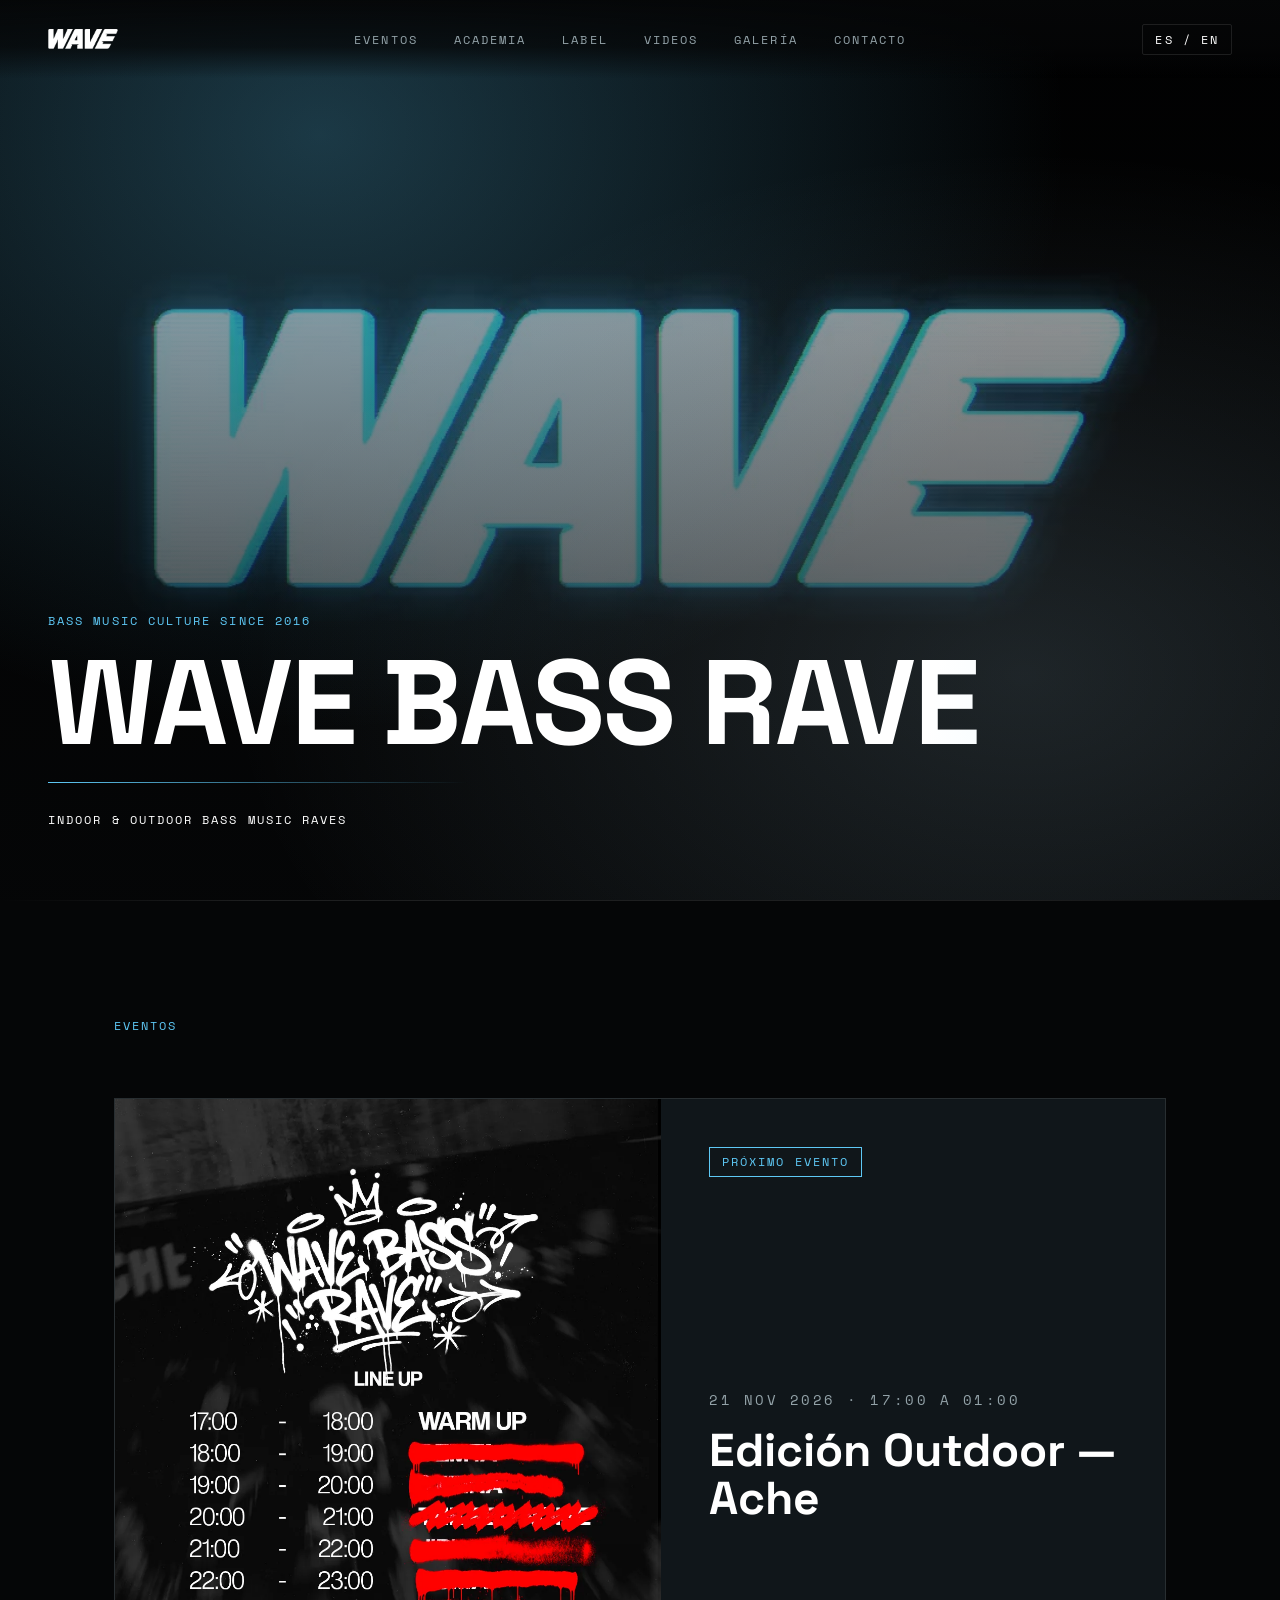
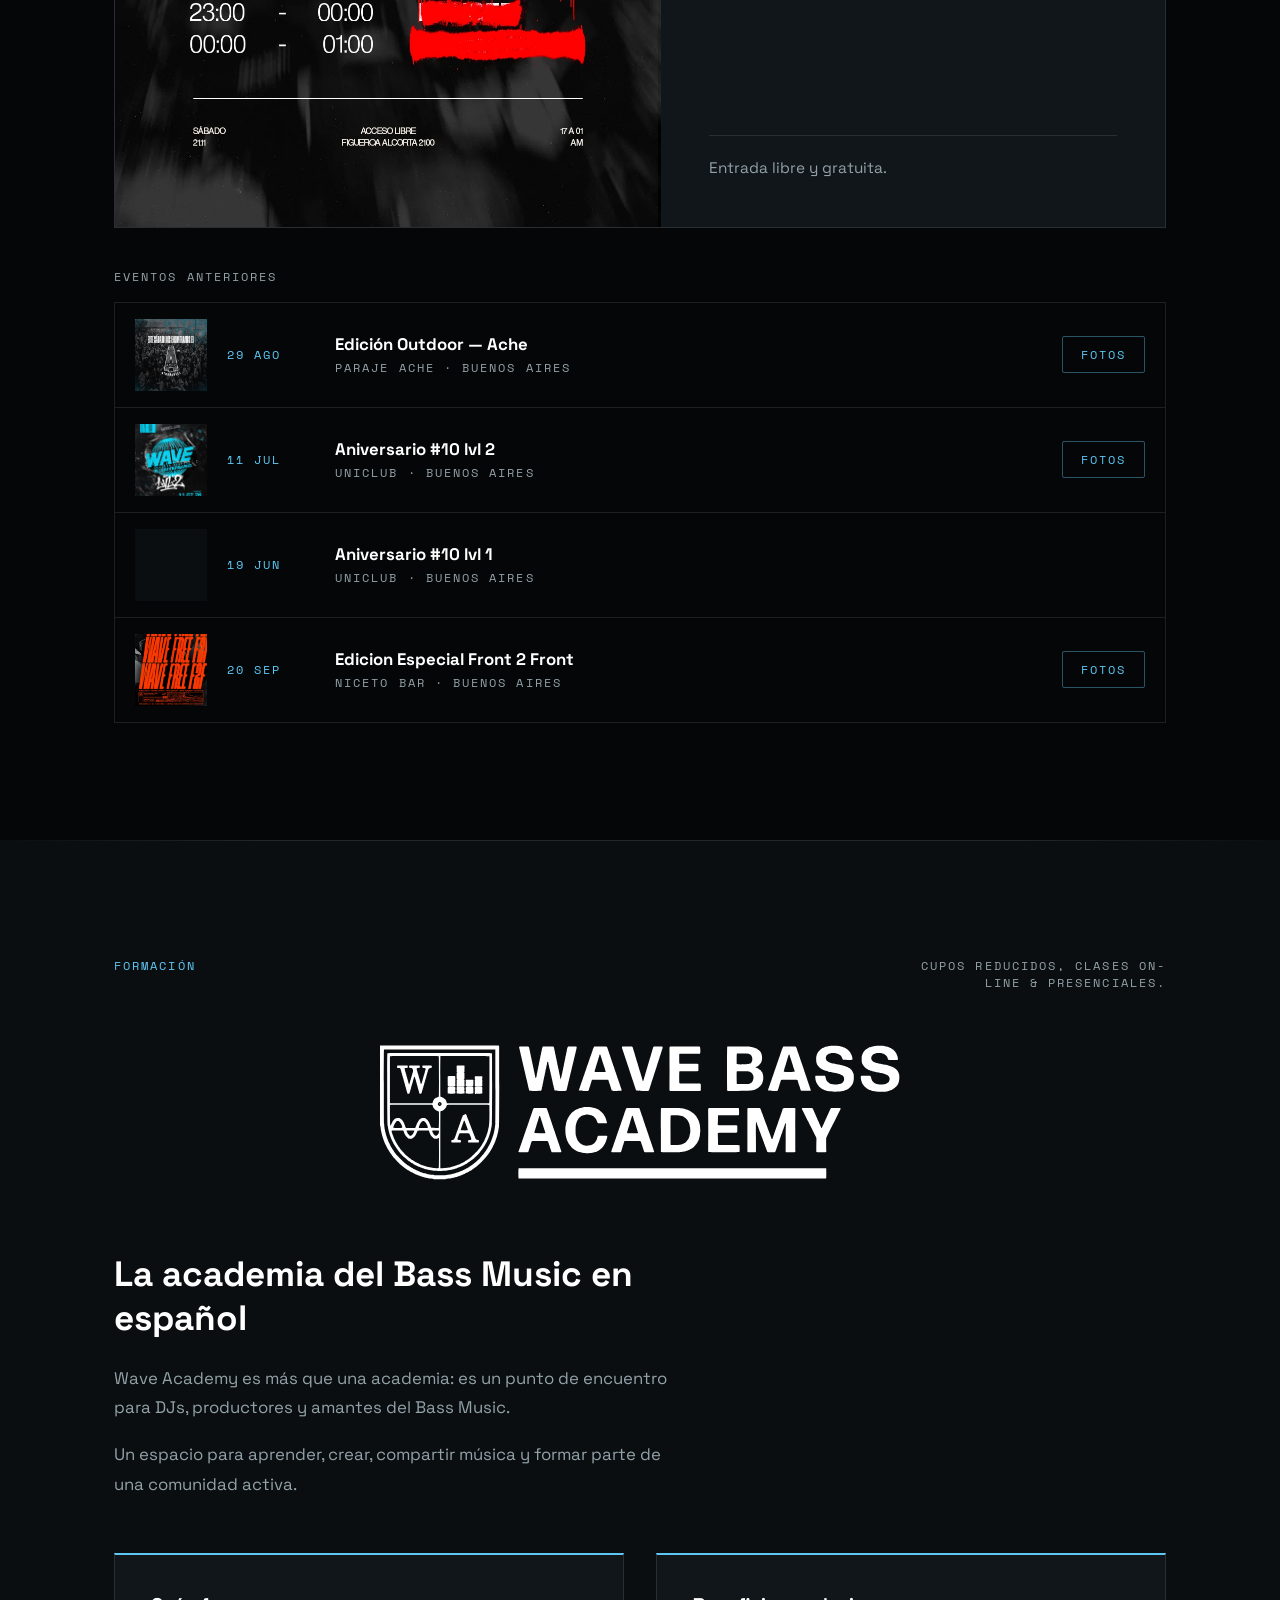
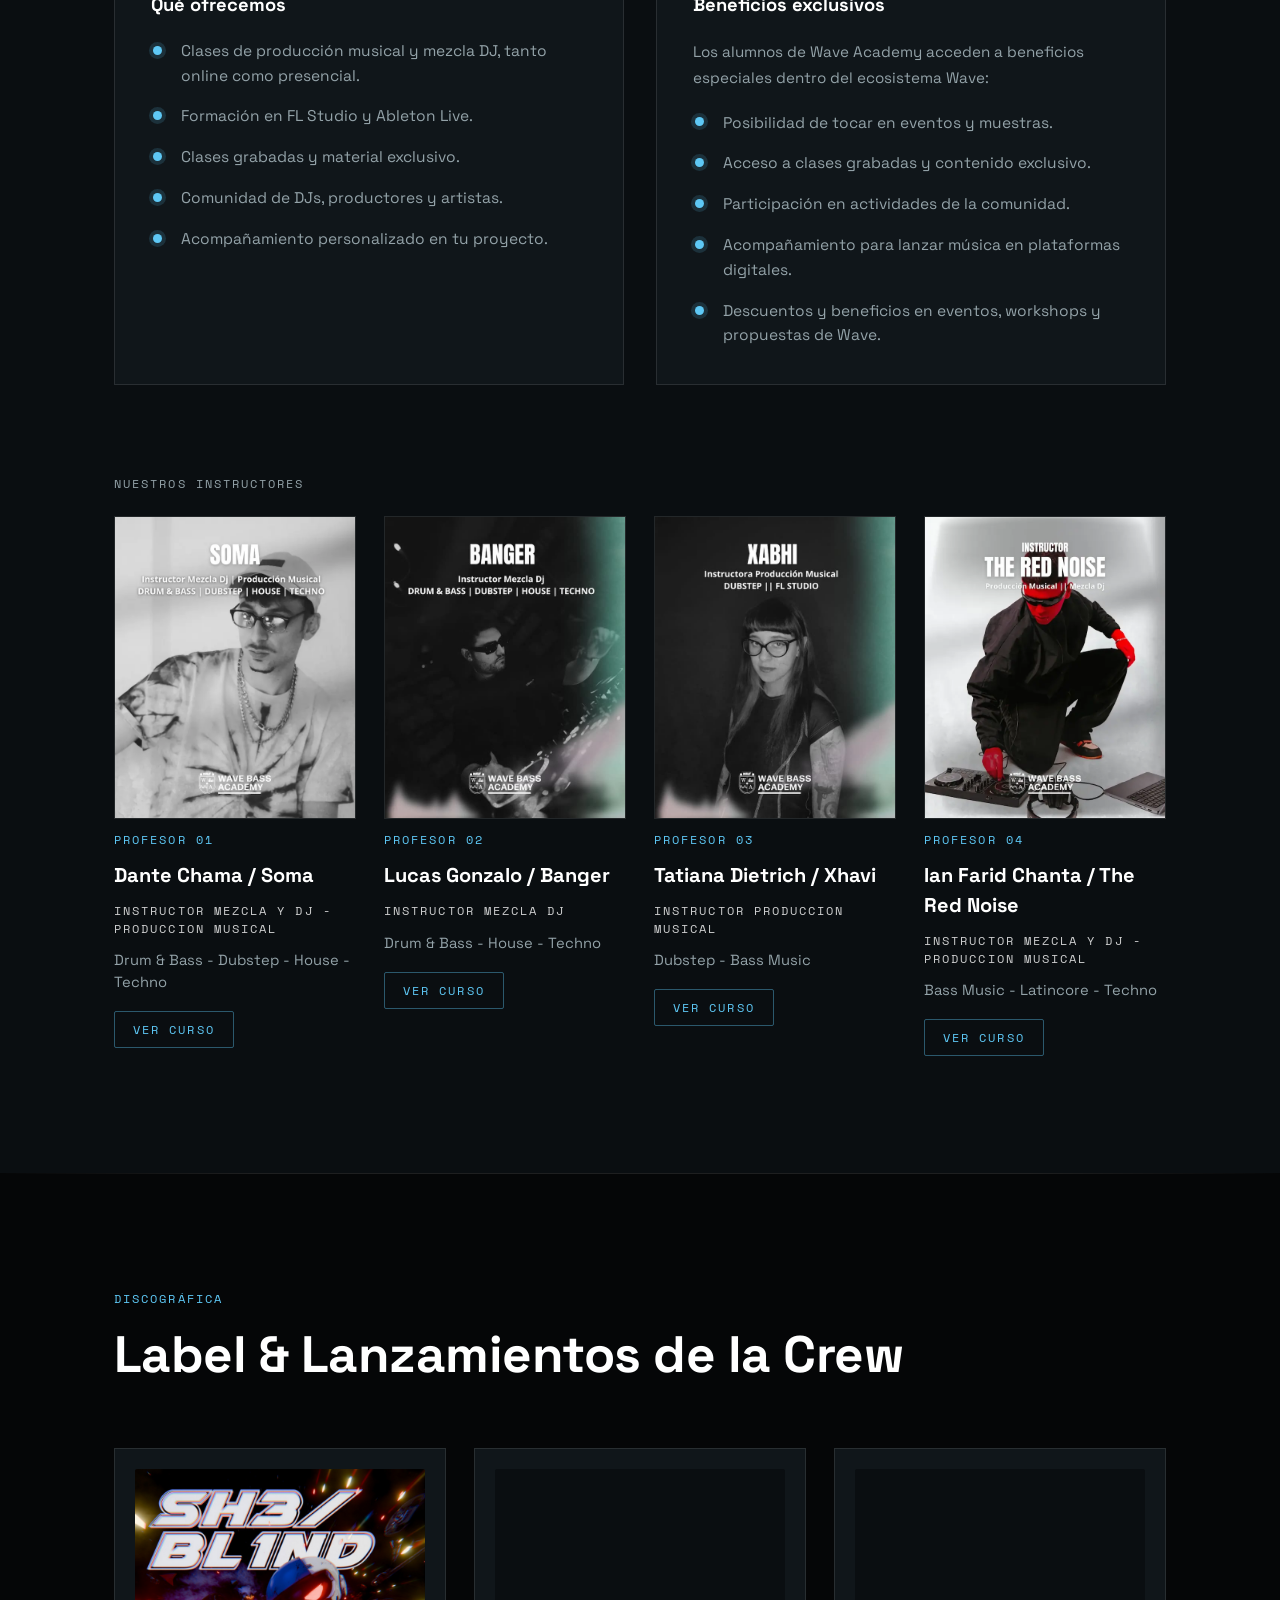
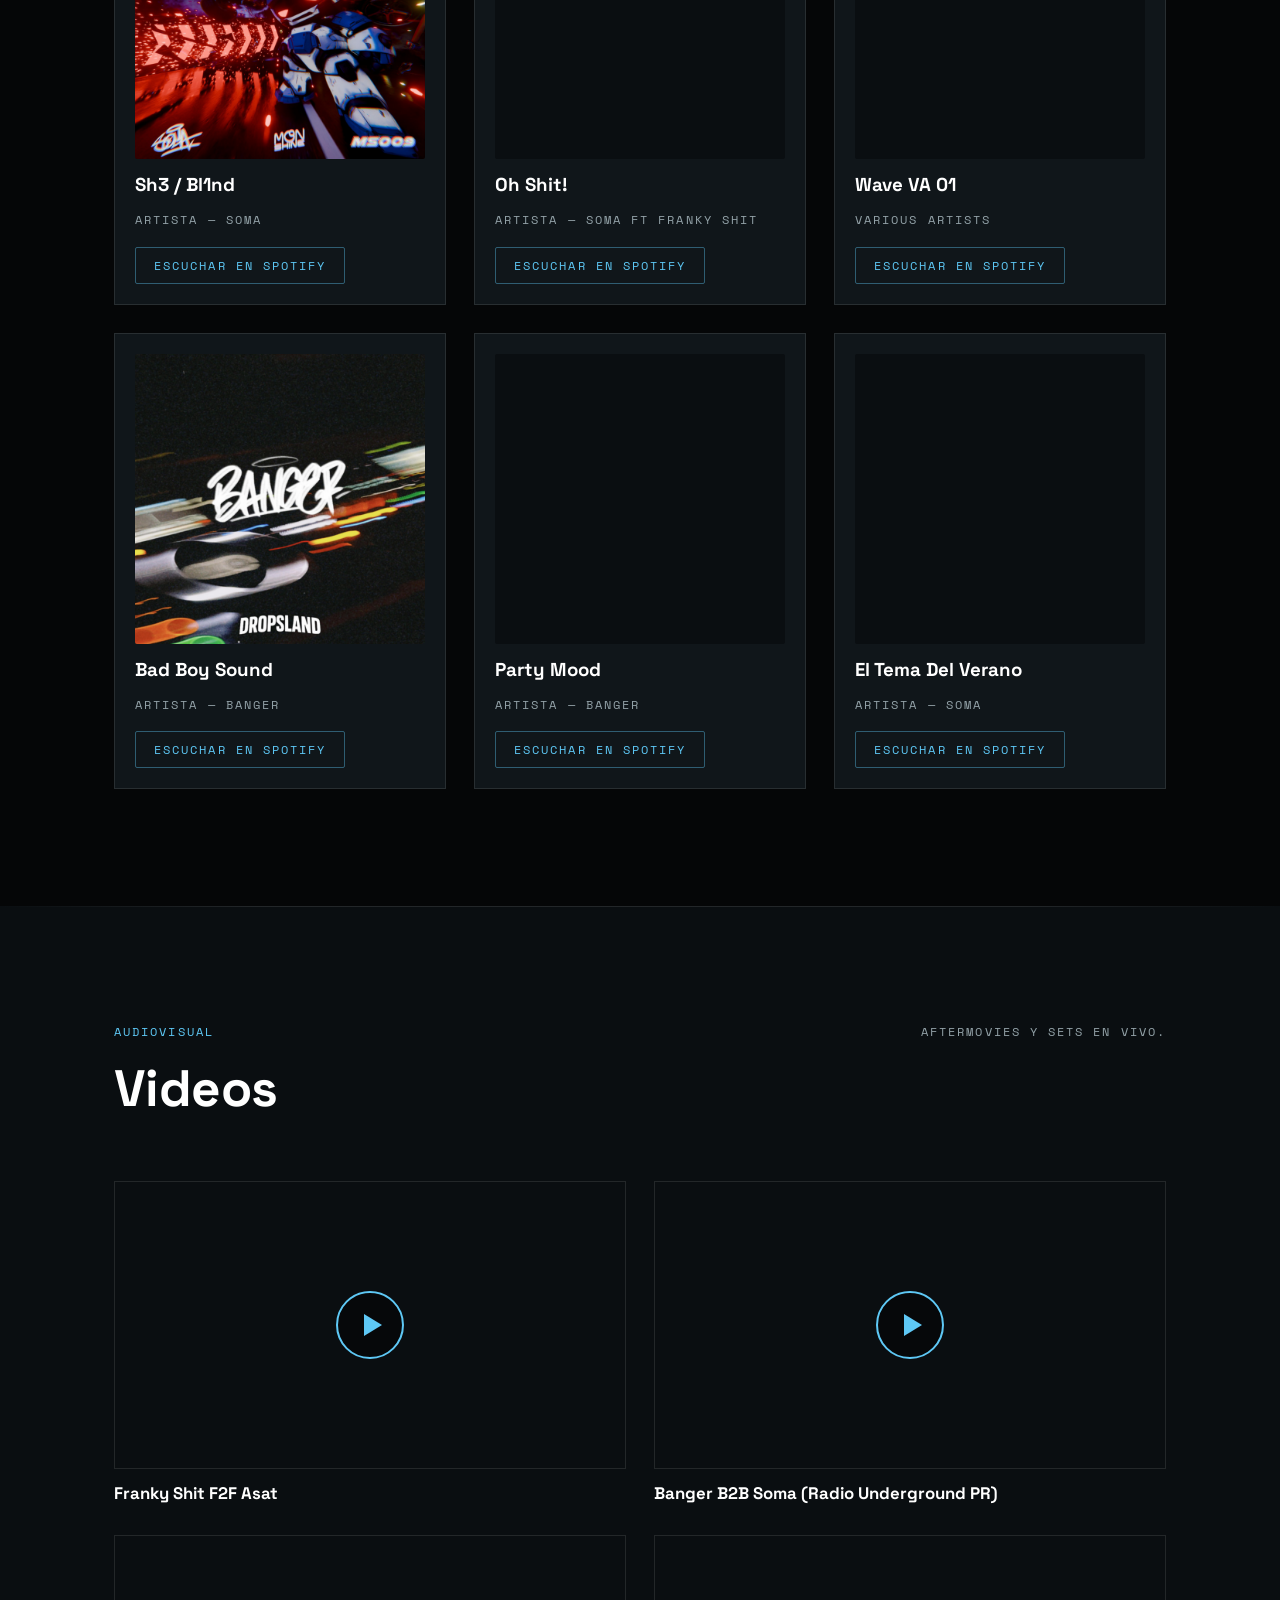
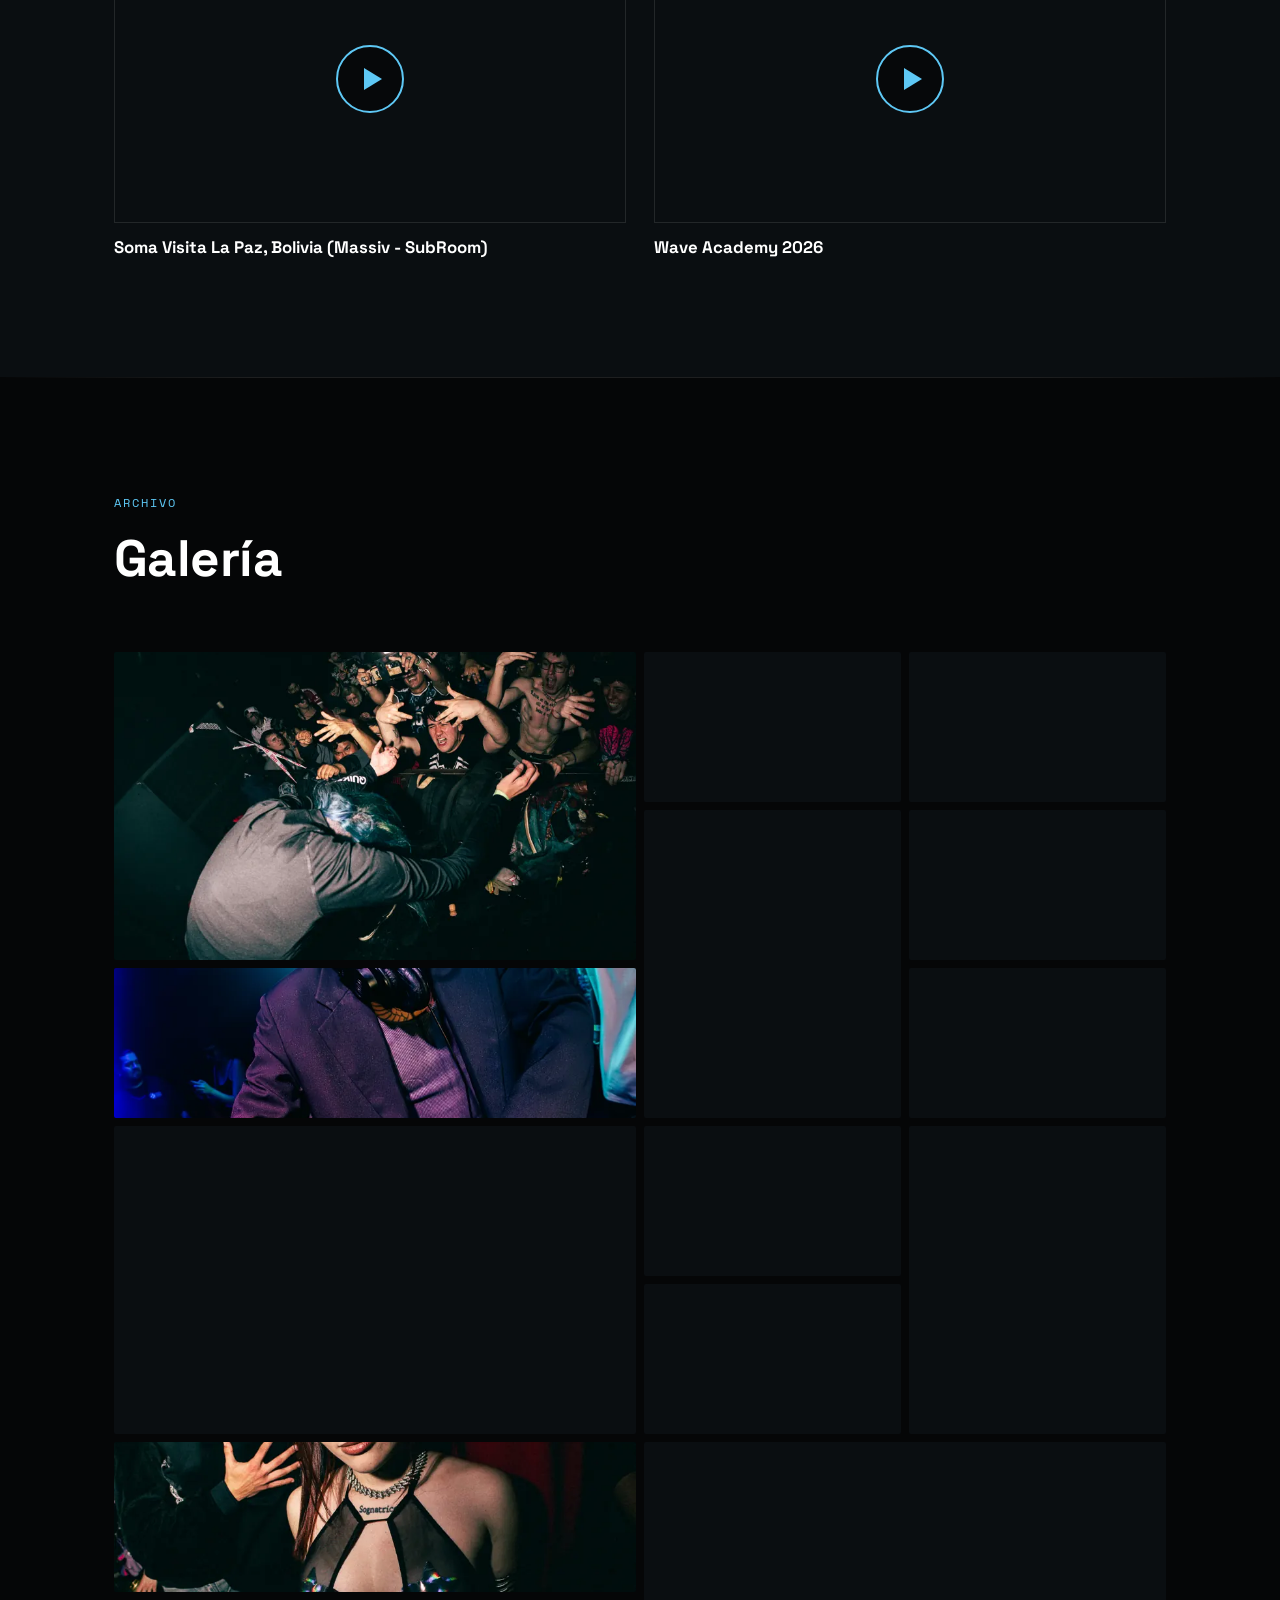
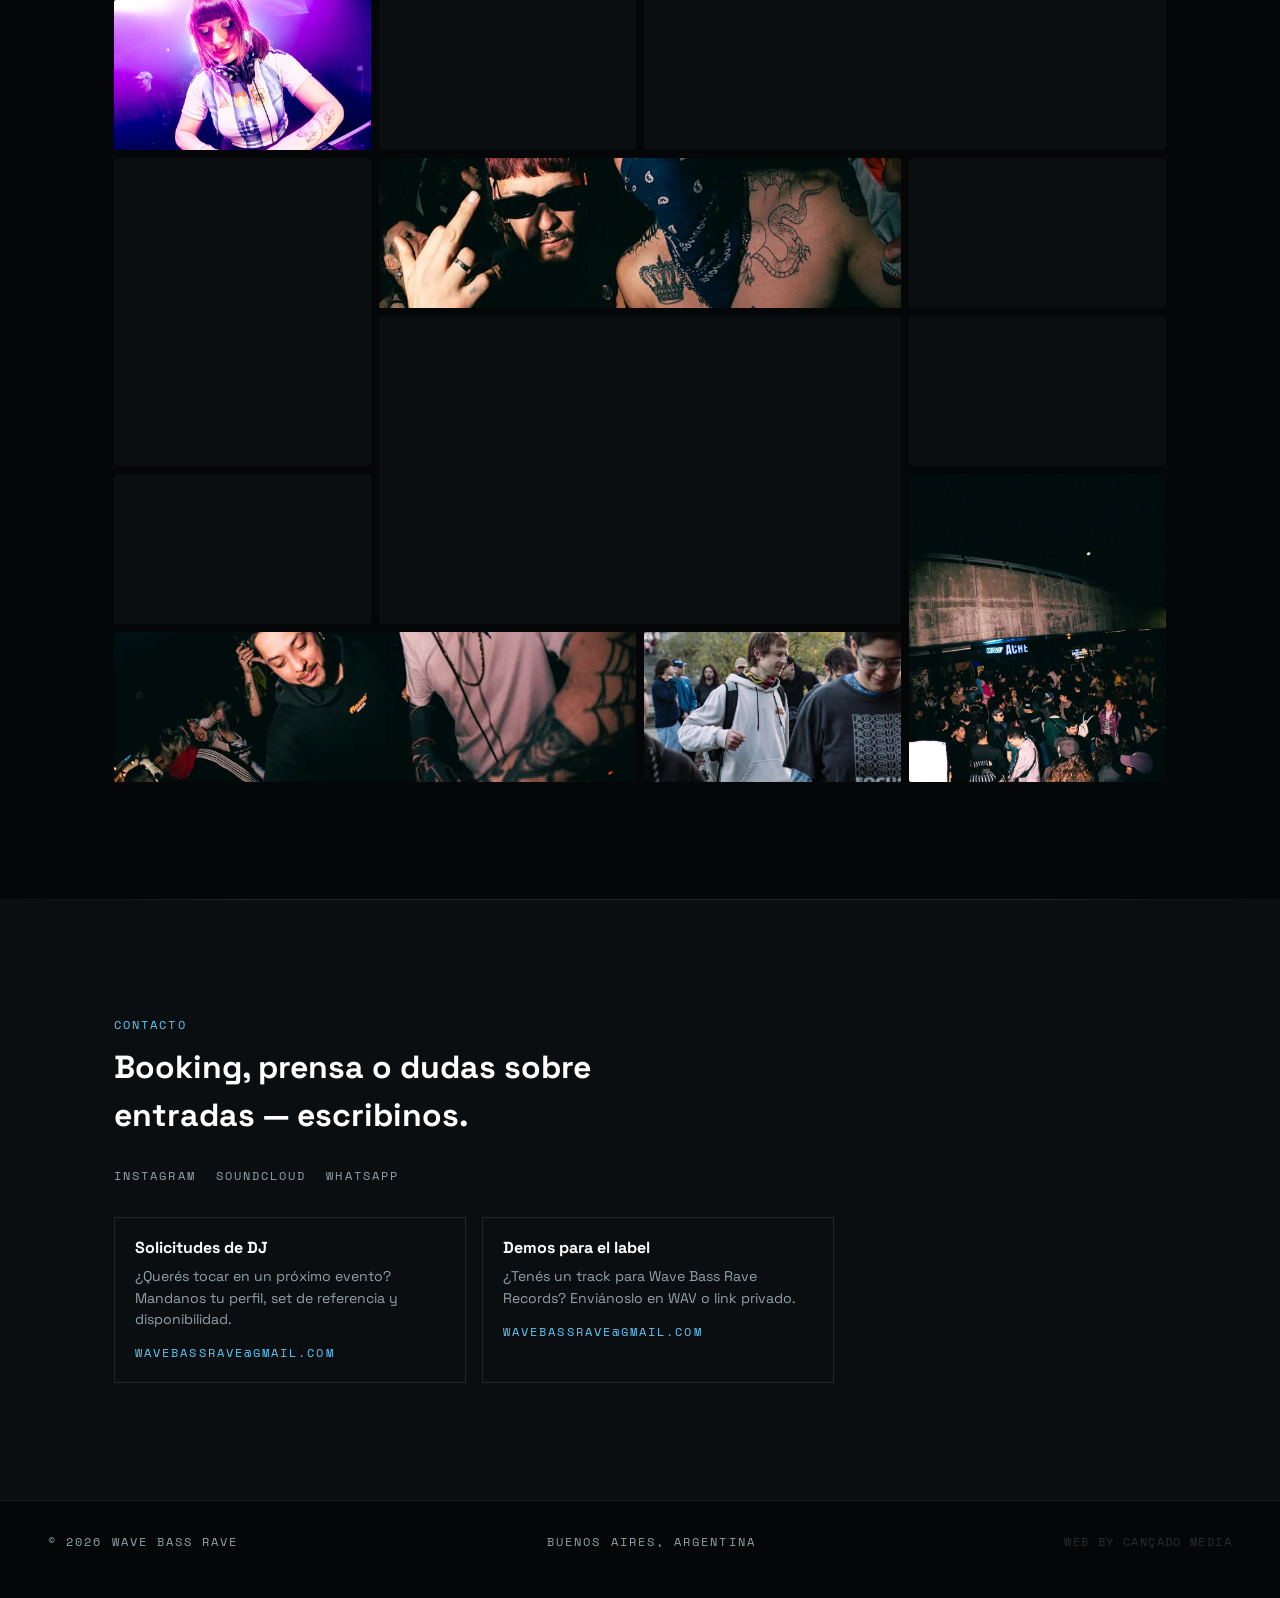
==== commit d3fe6f91: "nueva fecha 21/11 y logo academia" ====
--- a/index.html
+++ b/index.html
@@ -208,29 +208,44 @@
       <div class="seccion__encabezado aparece aparece--fijo">
         <div>
           <p class="seccion__bajada" data-en="Events">Eventos</p>
-          <h2 class="seccion__titulo" data-en="Event archive">Registro de Eventos</h2>
         </div>
       </div>
 
       <article class="evento-destacado aparece">
-        <figure class="evento-destacado__imagen">
-          <img src="Multimedia/WAVE-EN-ACHE.jpg"
-               alt="Flyer de Wave Bass Rave Edición Outdoor en Paraje Ache, Buenos Aires"
+        <!-- La segunda imagen (line up) reemplaza a la primera al scrollear:
+             script.js agrega el modificador --alterna a la figura. -->
+        <figure class="evento-destacado__imagen" id="flyer-destacado">
+          <img src="Multimedia/wave-cierre-2026-flyer.webp"
+               alt="Flyer de Wave Bass Rave Cierre 2026 en Ache Paraje: sábado 21 de noviembre de 17 a 01 h, entrada libre"
                decoding="async" fetchpriority="high">
+          <img class="evento-destacado__alterna" src="Multimedia/wave-cierre-2026-lineup.webp"
+               alt="Line up de Wave Bass Rave Cierre 2026, de 17:00 a 01:00"
+               loading="lazy" decoding="async">
         </figure>
 
         <div class="evento-destacado__info">
-          <span class="evento-destacado__etiqueta" data-en="Latest event">Ultimo evento</span>
-          <p class="evento-destacado__fecha" data-en="29 AUG 2026 · 4:00 PM TO 1:00 AM">29 AGO 2026 · 16:00 A 01:00</p>
+          <span class="evento-destacado__etiqueta" data-en="Next event">Próximo evento</span>
+          <p class="evento-destacado__fecha" data-en="21 NOV 2026 · 5:00 PM TO 1:00 AM">21 NOV 2026 · 17:00 A 01:00</p>
           <h3 class="evento-destacado__nombre" data-en="Outdoor Edition — Ache">Edición Outdoor — Ache</h3>
-          <p class="evento-destacado__descripcion" data-en="Paraje Ache, Buenos Aires. Full line up coming soon — first ticket release available now.">Paraje Ache, Buenos Aires. Line up completo próximamente — primera tanda de entradas ya disponible.</p>
-          <a class="evento-destacado__boton" href="https://drive.google.com/drive/u/1/folders/1k9xojZBGZIGJXSSD55d5GPoPPHlqfkdK" target="_blank" rel="noopener" data-en="Photos">Fotos</a>
+          <p class="evento-destacado__descripcion" data-en="Free entry.">Entrada libre y gratuita.</p>
         </div>
       </article>
 
       <p class="seccion__subtitulo" data-en="Past events">Eventos anteriores</p>
 
       <div class="eventos-pasados aparece">
+        <article class="eventos-pasados__item">
+          <figure class="eventos-pasados__imagen">
+            <img src="Multimedia/WAVE-EN-ACHE.jpg" alt="Flyer de Wave Bass Rave Edición Outdoor en Paraje Ache, Buenos Aires" loading="lazy" decoding="async">
+          </figure>
+          <p class="eventos-pasados__fecha" data-en="29 AUG">29 AGO</p>
+          <div>
+            <h3 class="eventos-pasados__nombre" data-en="Outdoor Edition — Ache">Edición Outdoor — Ache</h3>
+            <p class="eventos-pasados__lugar">Paraje Ache · Buenos Aires</p>
+          </div>
+          <a class="eventos-pasados__fotos" href="https://drive.google.com/drive/u/1/folders/1k9xojZBGZIGJXSSD55d5GPoPPHlqfkdK" target="_blank" rel="noopener" data-en="Photos">Fotos</a>
+        </article>
+
         <article class="eventos-pasados__item">
           <figure class="eventos-pasados__imagen">
             <img src="Multimedia/WAVE4.jpg" alt="Wave Bass Rave Aniversario 10 nivel 2 en Uniclub" loading="lazy" decoding="async">
@@ -278,13 +293,17 @@
       <div class="seccion__encabezado aparece aparece--fijo">
         <div>
           <p class="seccion__bajada" data-en="Training">Formación</p>
-          <h2 class="seccion__titulo" data-en="Academy">Academia</h2>
         </div>
         <p class="seccion__nota" data-en="Limited spots. Online &amp; in-person classes.">Cupos reducidos, Clases on-line &amp; presenciales.</p>
       </div>
 
+      <!-- El logo hace de título de la sección: el alt es el texto que
+           leen buscadores y lectores de pantalla. -->
+      <h2 class="academia-logo aparece aparece--fijo">
+        <img src="Multimedia/academia/wave-academy-logo.svg" alt="Wave Bass Academy">
+      </h2>
+
       <div class="academia-intro aparece">
-        <p class="academia-intro__marca">Wave Academy</p>
         <h3 class="academia-intro__titulo" data-en="The Bass Music academy in Spanish">La academia del Bass Music en español</h3>
         <p class="academia-intro__lead" data-en="Wave Academy is more than an academy: it's a meeting point for DJs, producers and Bass Music lovers.">Wave Academy es más que una academia: es un punto de encuentro para DJs, productores y amantes del Bass Music.</p>
         <p class="academia-intro__lead" data-en="A space to learn, create, share music and be part of an active community.">Un espacio para aprender, crear, compartir música y formar parte de una comunidad activa.</p>
--- a/styles.css
+++ b/styles.css
@@ -1,4 +1,4 @@
-.visor__contador, .pie__credito, .pie, .contacto__via a, .contacto__redes a, .galeria__foto::after, .lanzamiento__artista, .profesor__curso, .profesor__numero, .academia-intro__marca, .eventos-pasados__lugar, .eventos-pasados__fecha, .evento-destacado__fecha, .seccion__subtitulo, .seccion__nota, .seccion__bajada, .portada__datos, .portada__bajada, .nav__idioma, .nav__menu a, .salto, .evento-destacado__etiqueta, .lanzamiento__boton, .profesor__boton, .eventos-pasados__fotos, .evento-destacado__boton {
+.visor__contador, .pie__credito, .pie, .contacto__via a, .contacto__redes a, .galeria__foto::after, .lanzamiento__artista, .profesor__curso, .profesor__numero, .eventos-pasados__lugar, .eventos-pasados__fecha, .evento-destacado__fecha, .seccion__subtitulo, .seccion__nota, .seccion__bajada, .portada__datos, .portada__bajada, .nav__idioma, .nav__menu a, .salto, .evento-destacado__etiqueta, .lanzamiento__boton, .profesor__boton, .eventos-pasados__fotos, .evento-destacado__boton {
   font-family: "Space Mono", monospace;
   font-size: 0.72rem;
   letter-spacing: 0.18em;
@@ -437,31 +437,46 @@
 }
 
 .evento-destacado {
-  grid-template-columns: 1.1fr 1fr;
+  grid-template-columns: min(52%, (100vh - 160px) * 0.75) 1fr;
 }
 .evento-destacado__imagen {
   height: 100%;
   min-height: 100%;
-  aspect-ratio: 4/3;
+  aspect-ratio: 3/4;
 }
 .evento-destacado__imagen img {
   -o-object-position: center;
      object-position: center;
 }
+.evento-destacado__imagen img.evento-destacado__alterna {
+  position: absolute;
+  inset: 0;
+  opacity: 0;
+}
+.evento-destacado__imagen--alterna img.evento-destacado__alterna.cargada {
+  opacity: 1;
+}
 @media (max-width: 800px) {
   .evento-destacado__imagen {
-    aspect-ratio: 16/9;
     height: auto;
     min-height: 0;
   }
 }
+.evento-destacado__fecha {
+  margin-top: auto;
+  font-size: clamp(0.72rem, 1.1vw, 0.9rem);
+}
 .evento-destacado__nombre {
-  font-size: clamp(1.6rem, 3vw, 2.4rem);
+  font-size: clamp(1.6rem, 3.6vw, 3.4rem);
   font-weight: 700;
+  line-height: 1.05;
 }
 .evento-destacado__descripcion {
+  margin-top: auto;
+  padding-top: 20px;
+  border-top: 1px solid rgba(255, 255, 255, 0.1);
   color: #93a2a8;
-  max-width: 46ch;
+  font-size: clamp(0.95rem, 1.2vw, 1.1rem);
 }
 .evento-destacado__boton {
   margin-top: 10px;
@@ -502,13 +517,19 @@
   display: block;
   margin-top: 2px;
 }
+.academia-logo {
+  display: flex;
+  justify-content: center;
+  margin-bottom: clamp(48px, 8vh, 88px);
+}
+.academia-logo img {
+  width: min(100%, 520px);
+  height: auto;
+}
+
 .academia-intro {
   max-width: 58ch;
   margin-bottom: clamp(40px, 6vh, 64px);
-}
-.academia-intro__marca {
-  color: #5ec8f5;
-  margin-bottom: 14px;
 }
 .academia-intro__titulo {
   font-size: clamp(1.5rem, 3vw, 2.2rem);
@@ -1086,7 +1107,7 @@
     width: 100%;
     max-width: 260px;
     margin: 0 auto;
-    aspect-ratio: 4/5;
+    aspect-ratio: 3/4;
     height: auto;
     min-height: 0;
   }
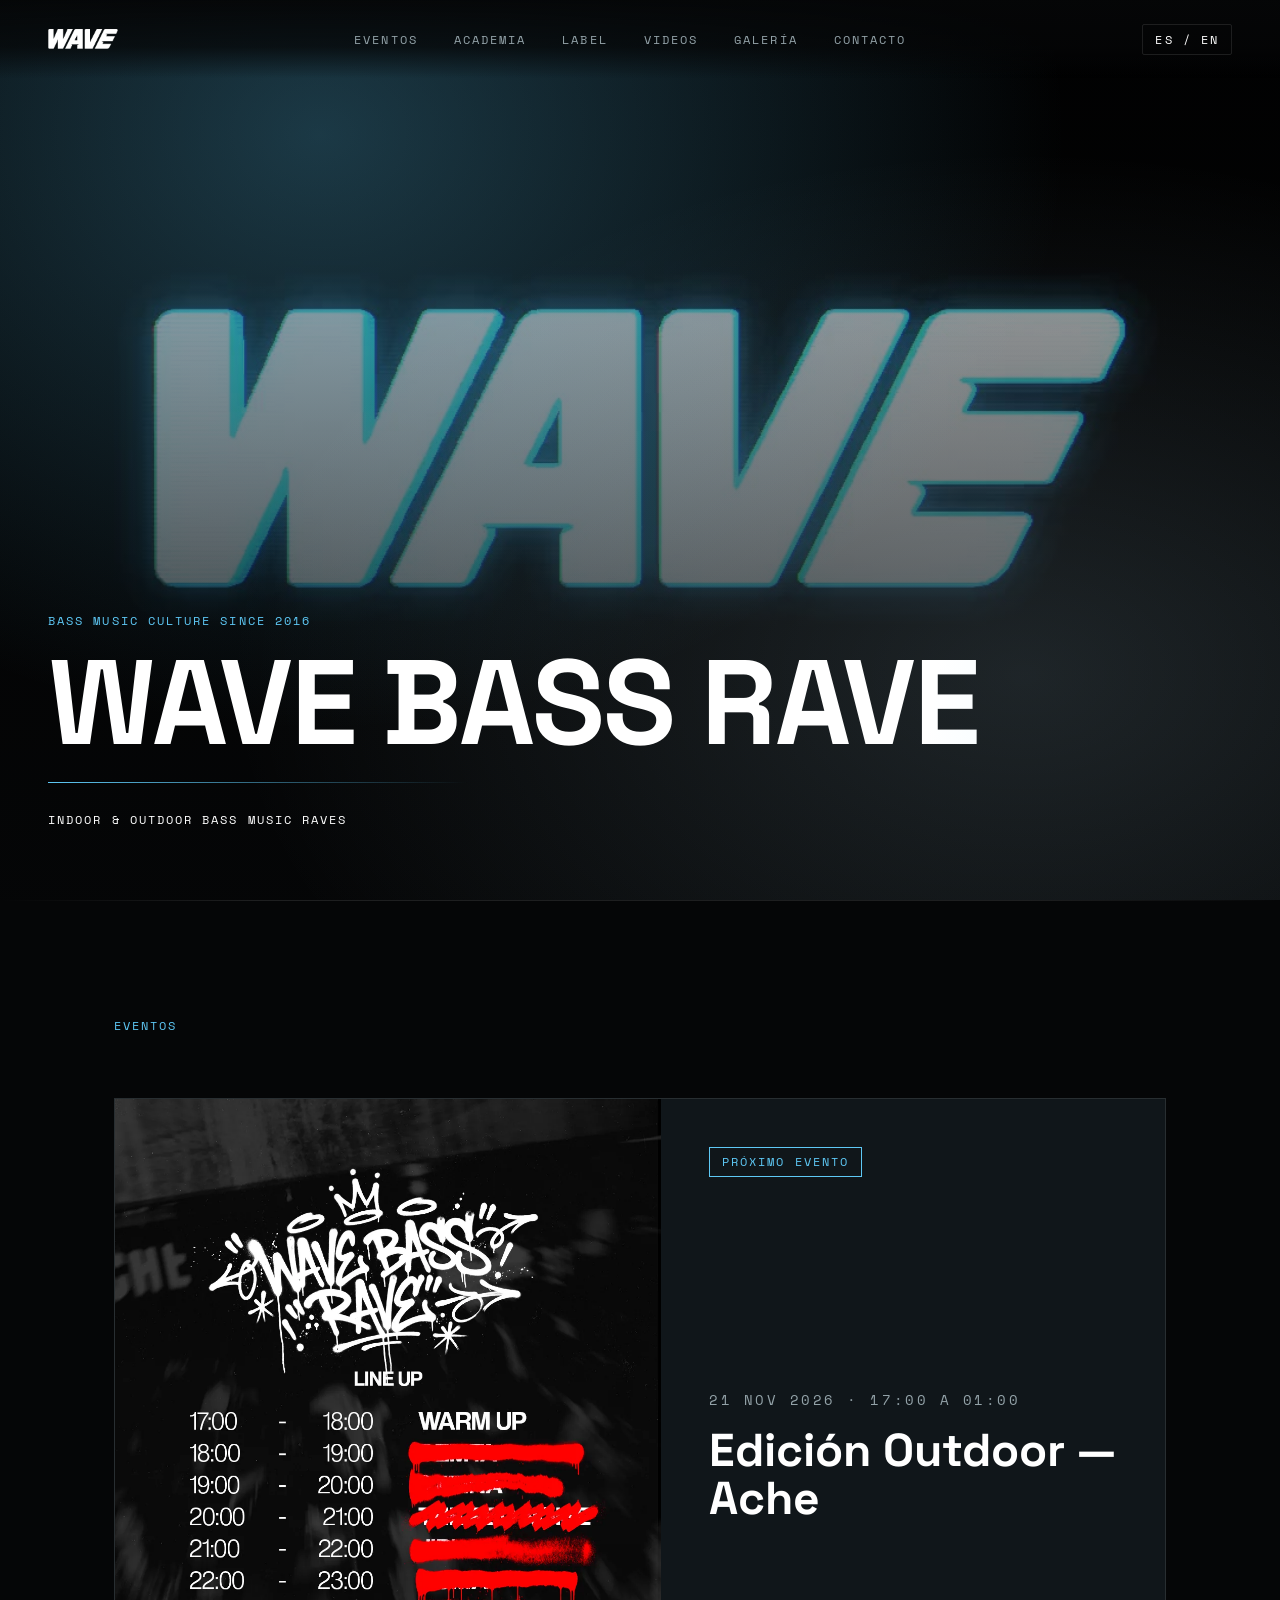
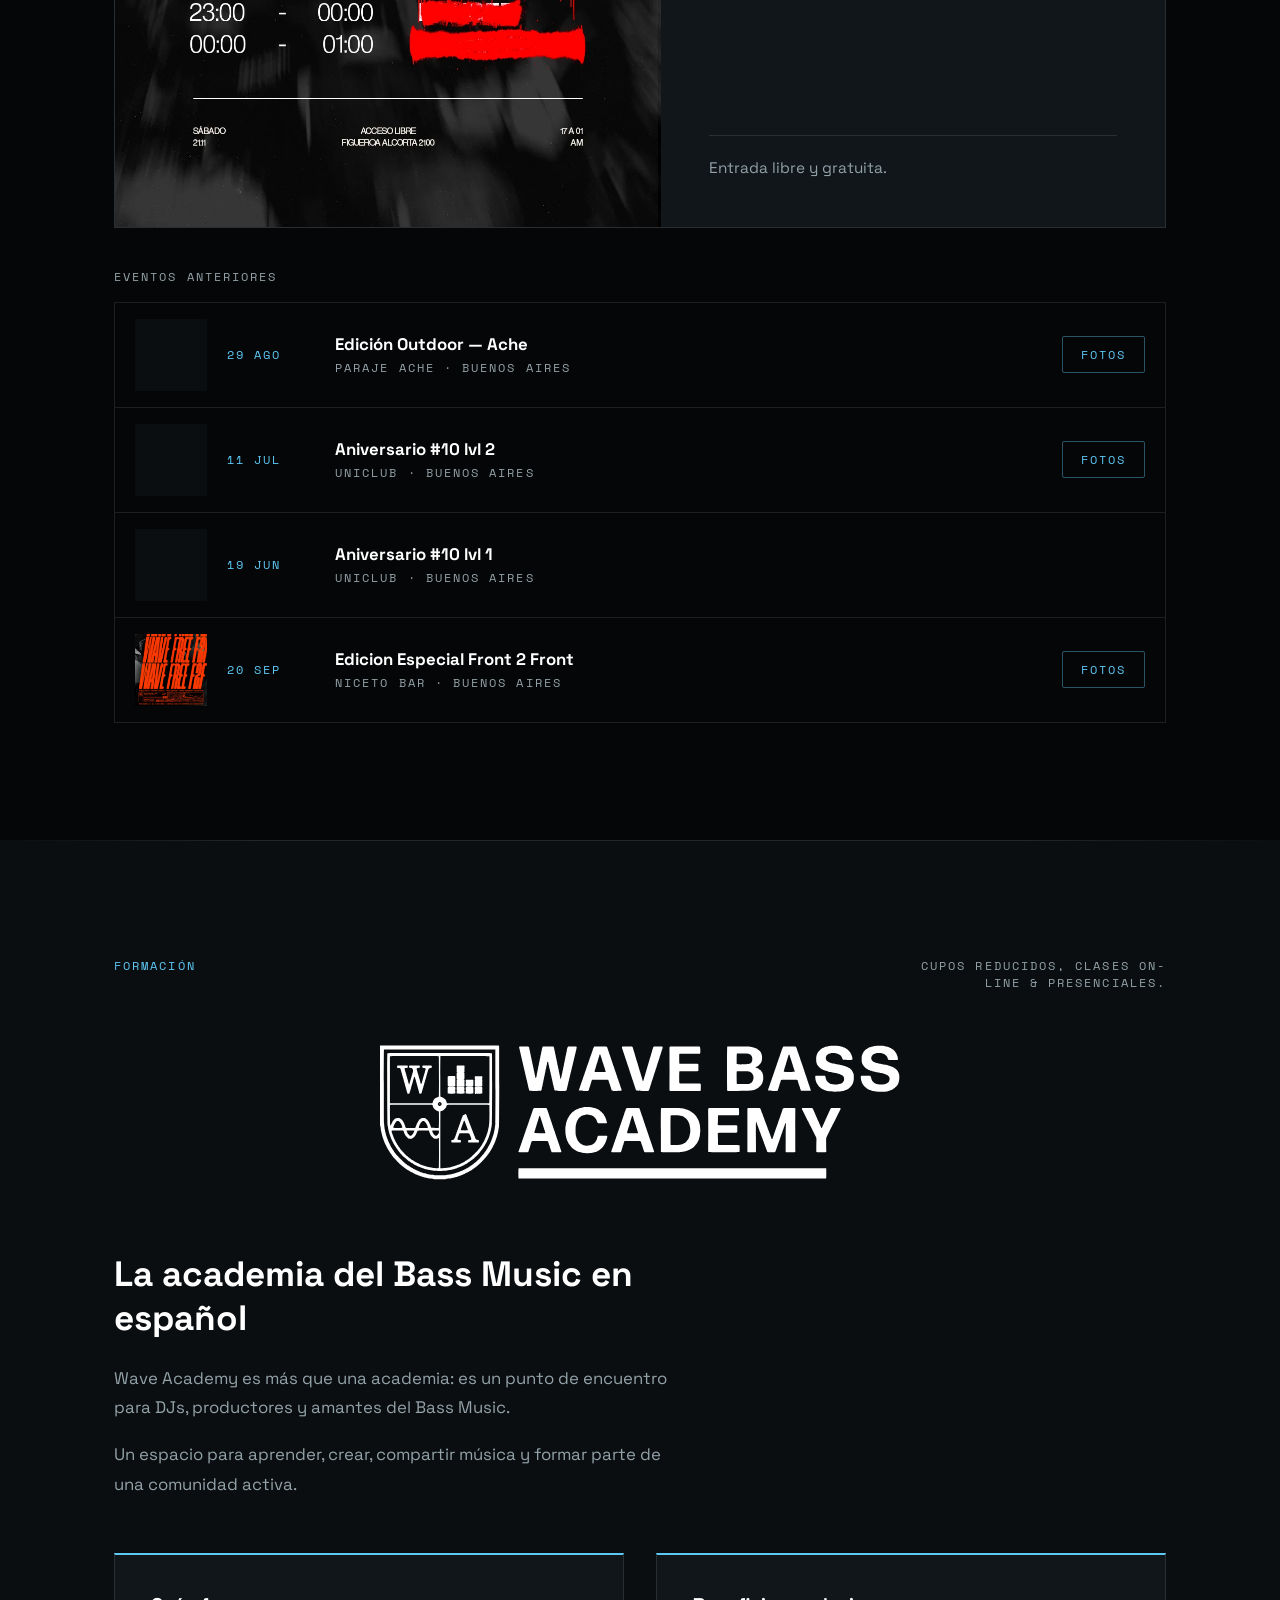
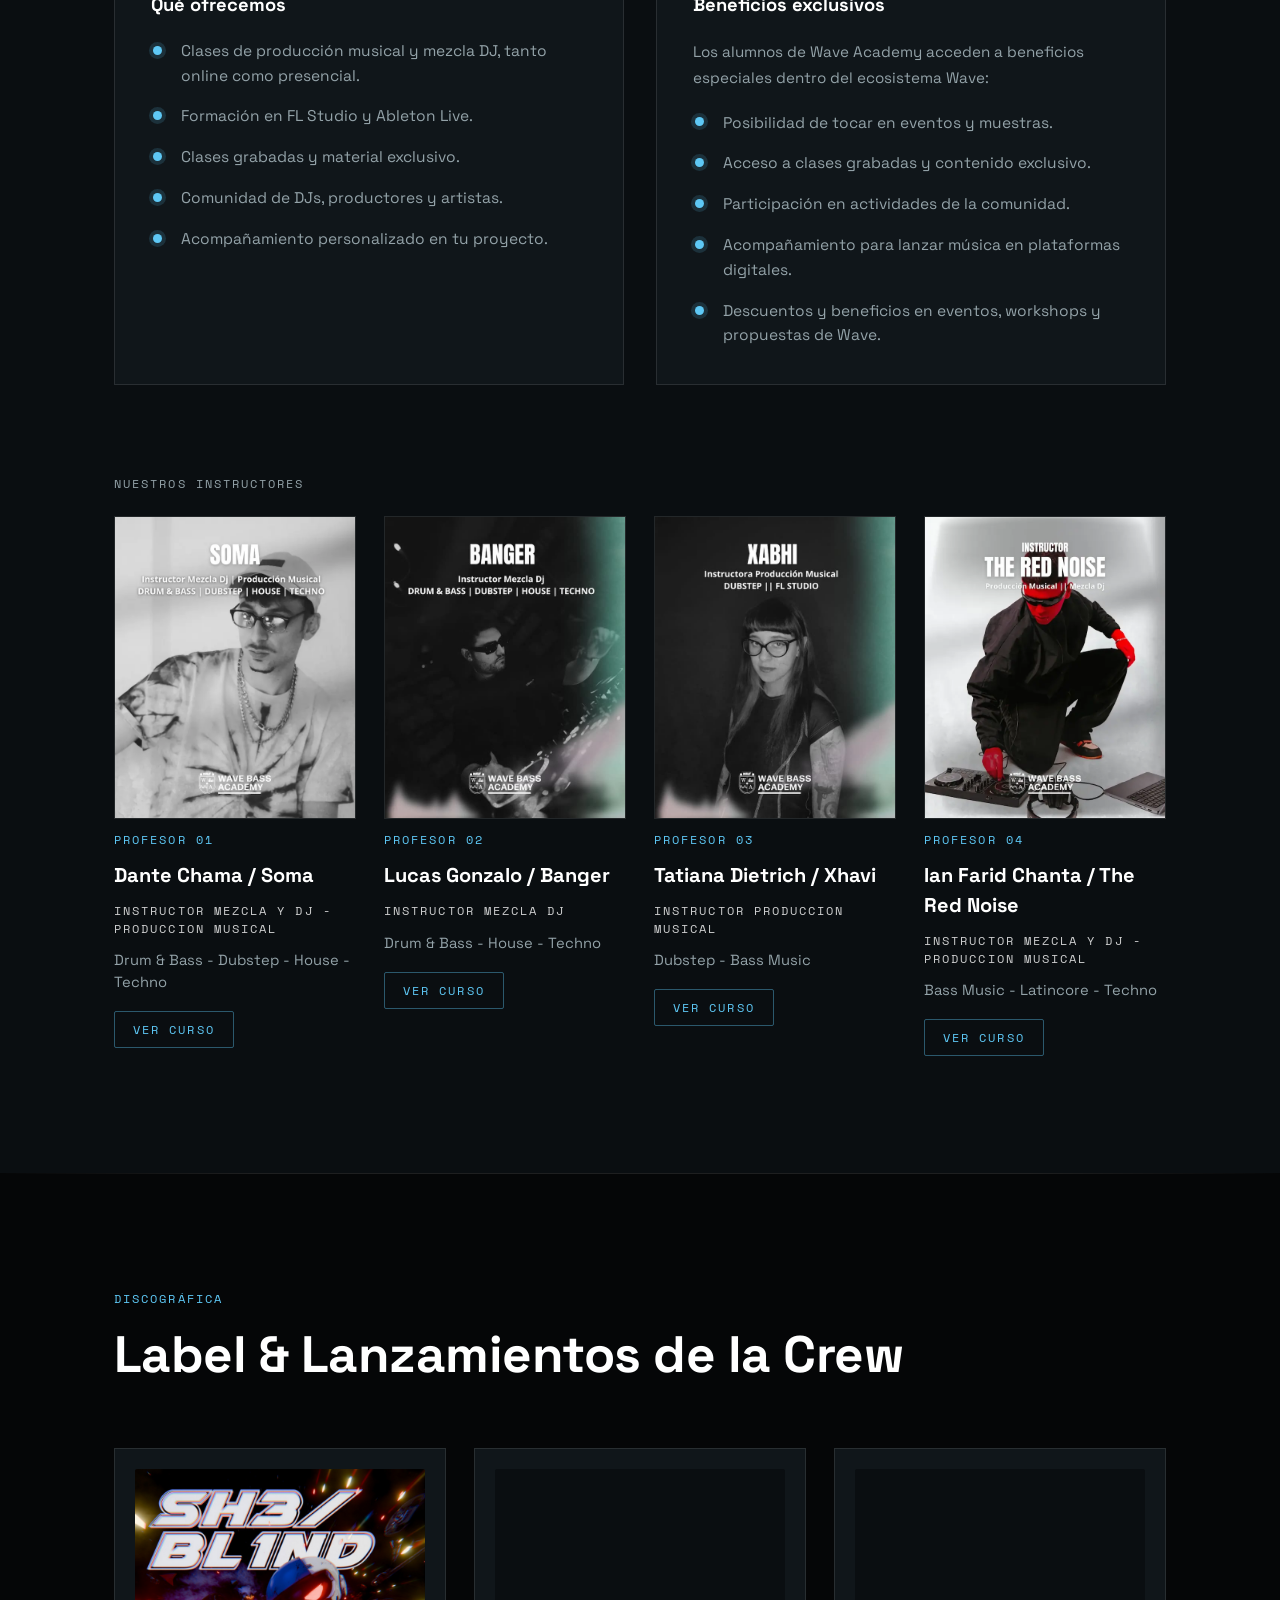
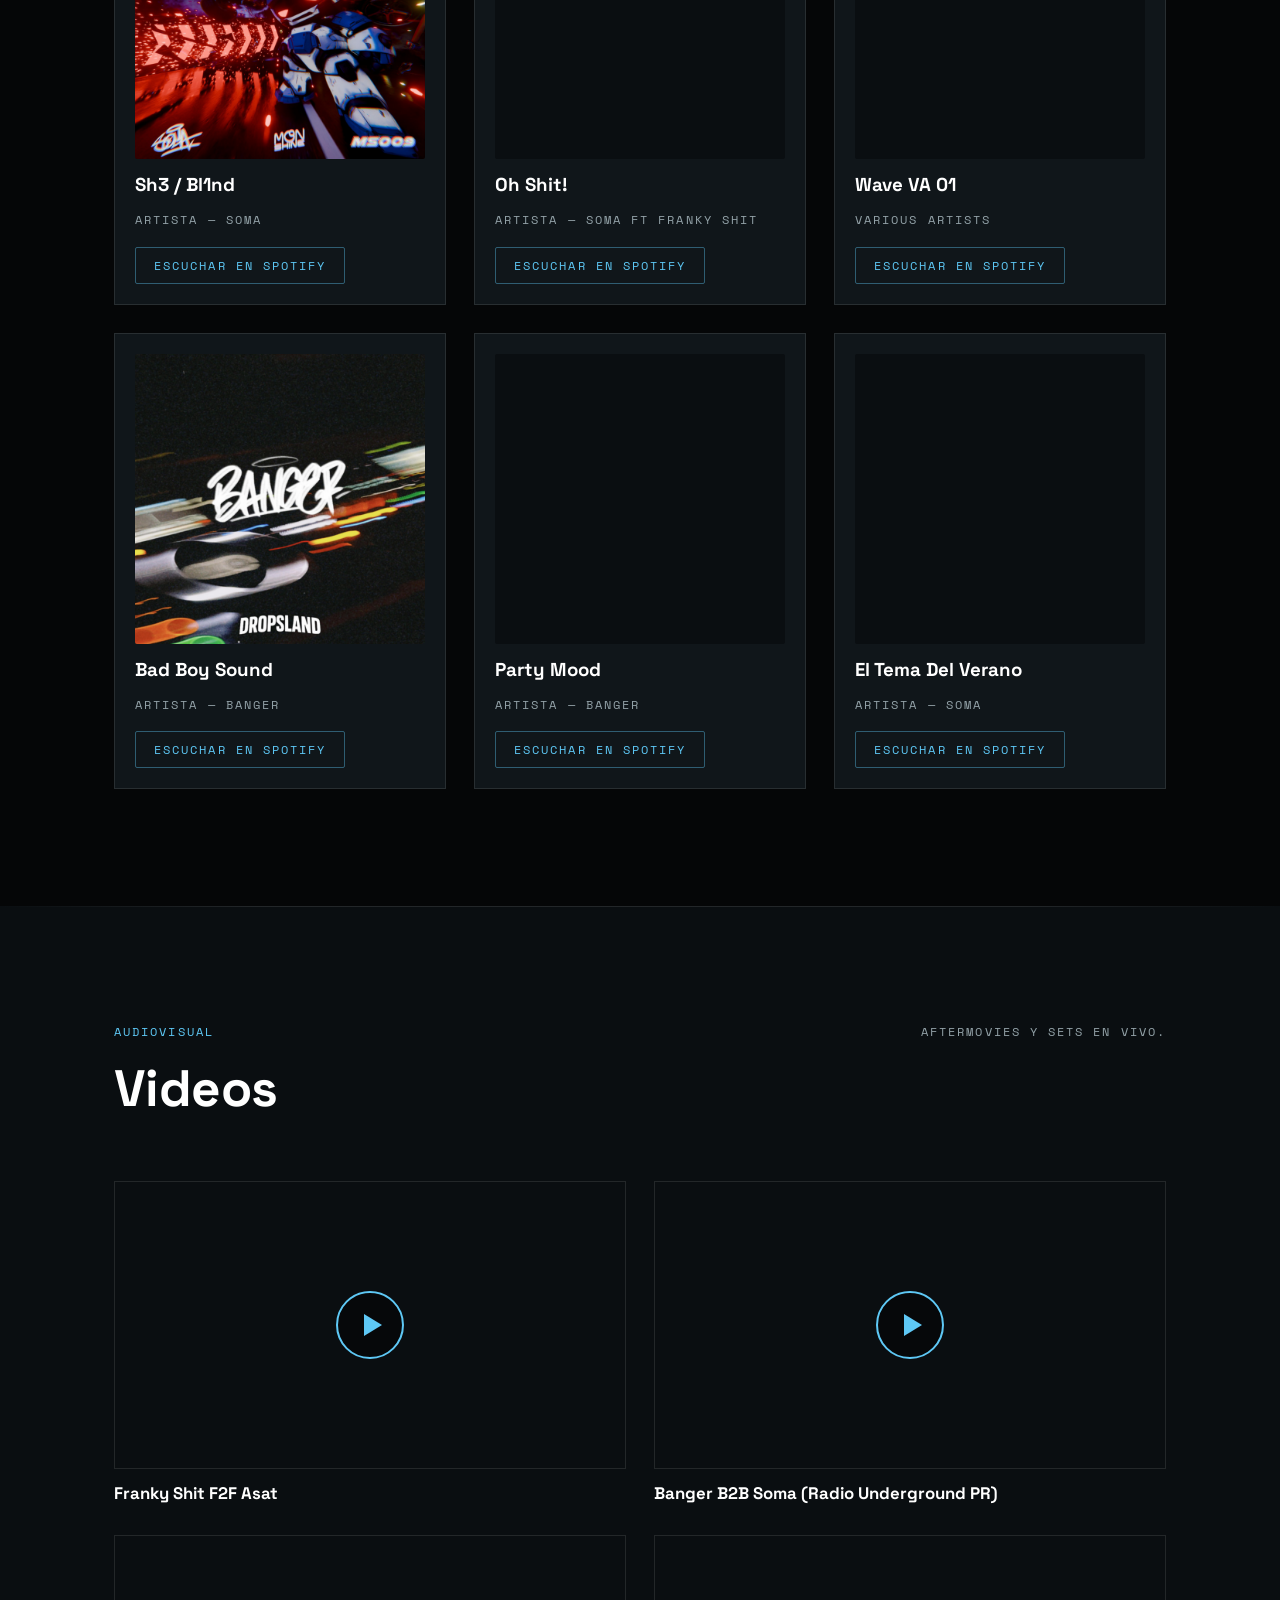
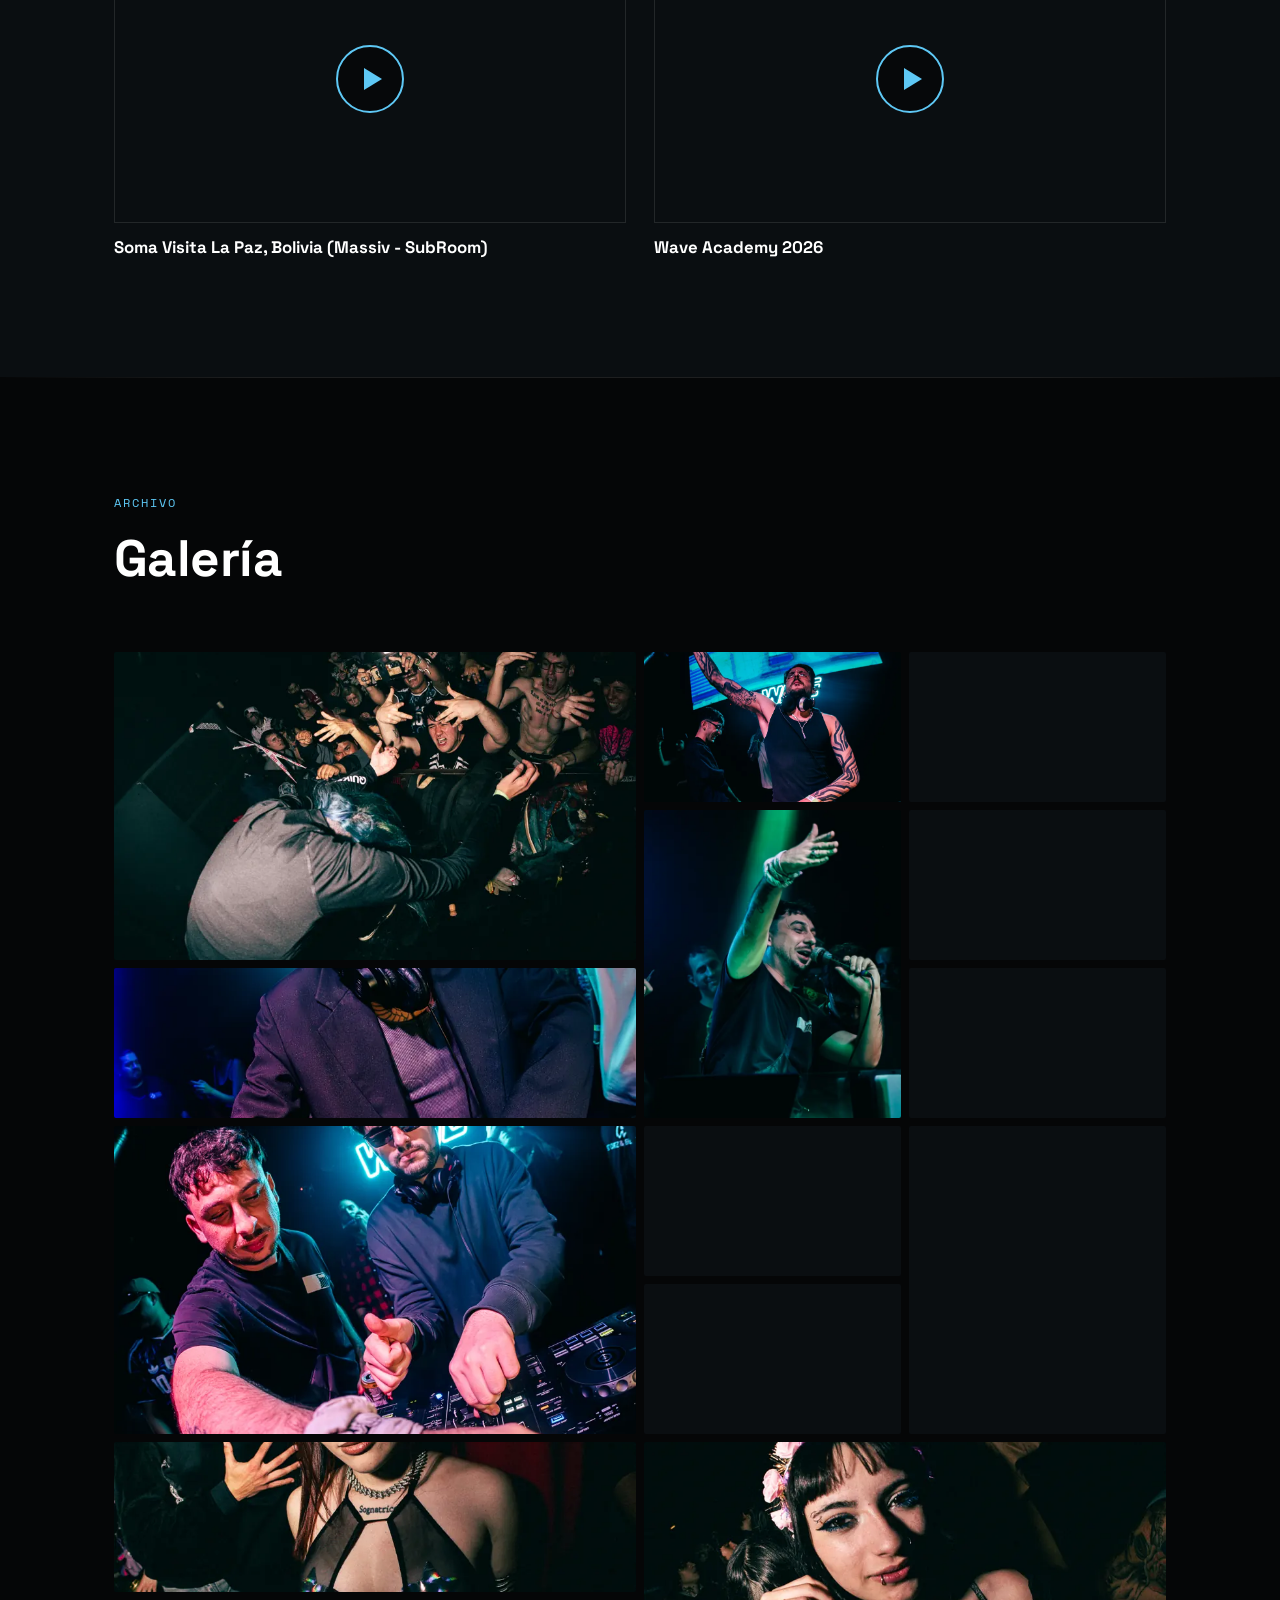
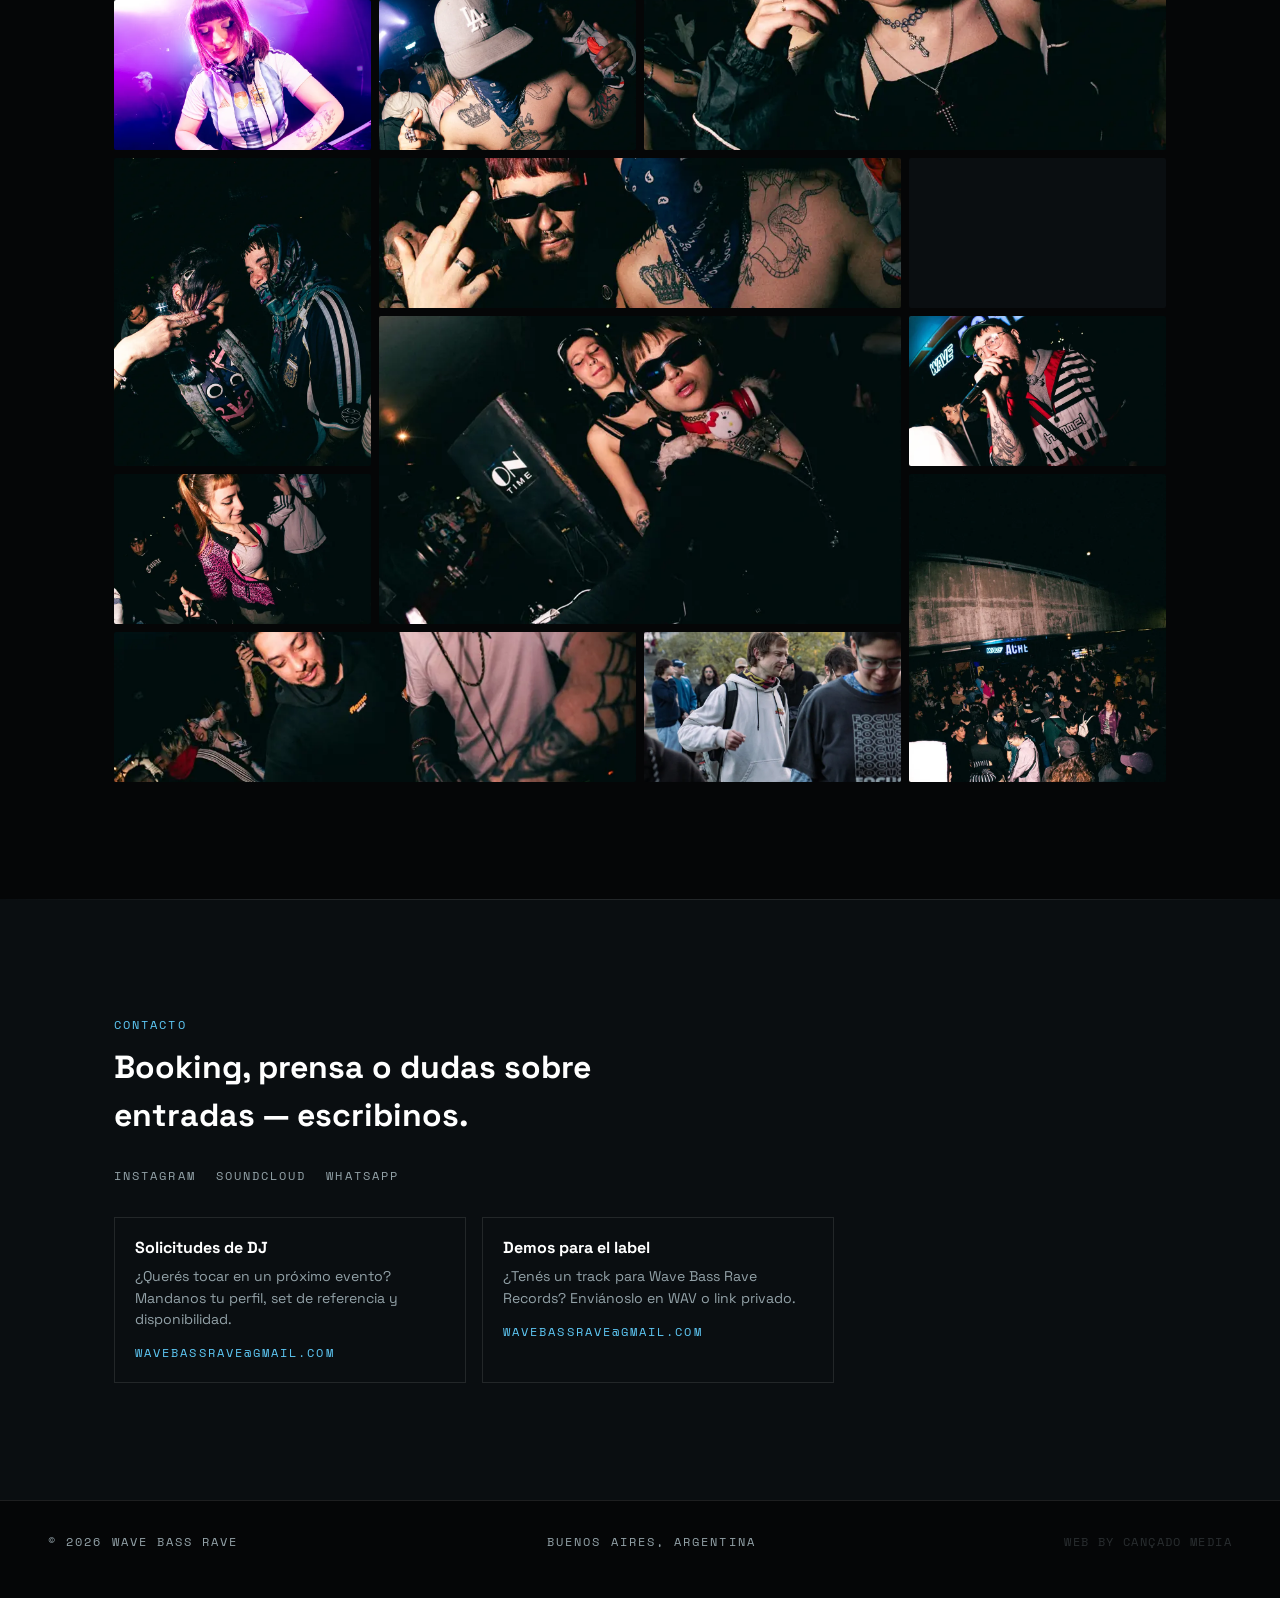
==== commit dc4387bb: "Logo 3D en portada y sección de videos de YouTube" ====
--- a/index.html
+++ b/index.html
@@ -219,7 +219,7 @@
                alt="Flyer de Wave Bass Rave Cierre 2026 en Ache Paraje: sábado 21 de noviembre de 17 a 01 h, entrada libre"
                decoding="async" fetchpriority="high">
           <img class="evento-destacado__alterna" src="Multimedia/wave-cierre-2026-lineup.webp"
-               alt="Line up de Wave Bass Rave Cierre 2026, de 17:00 a 01:00"
+               alt="Line up de Wave Bass Rave Cierre 2026, de 18:00 a 02:00"
                loading="lazy" decoding="async">
         </figure>
 
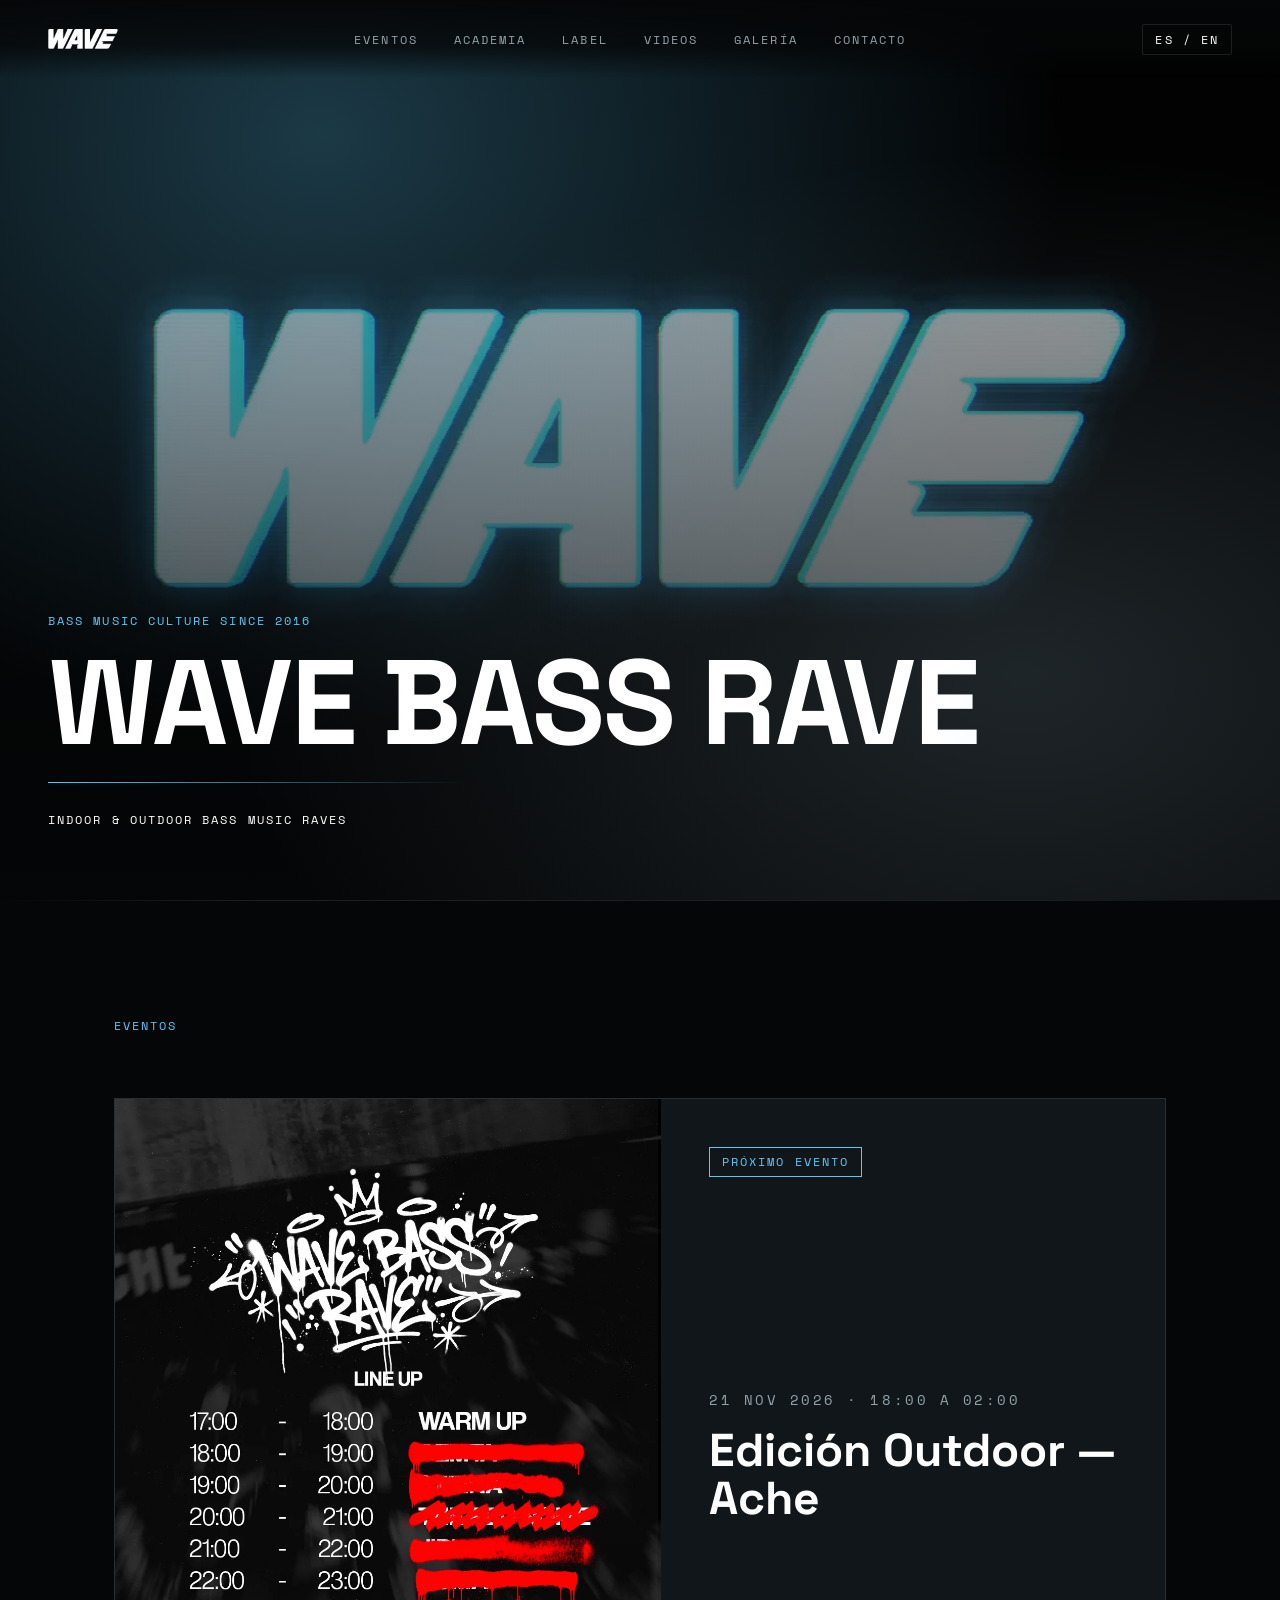
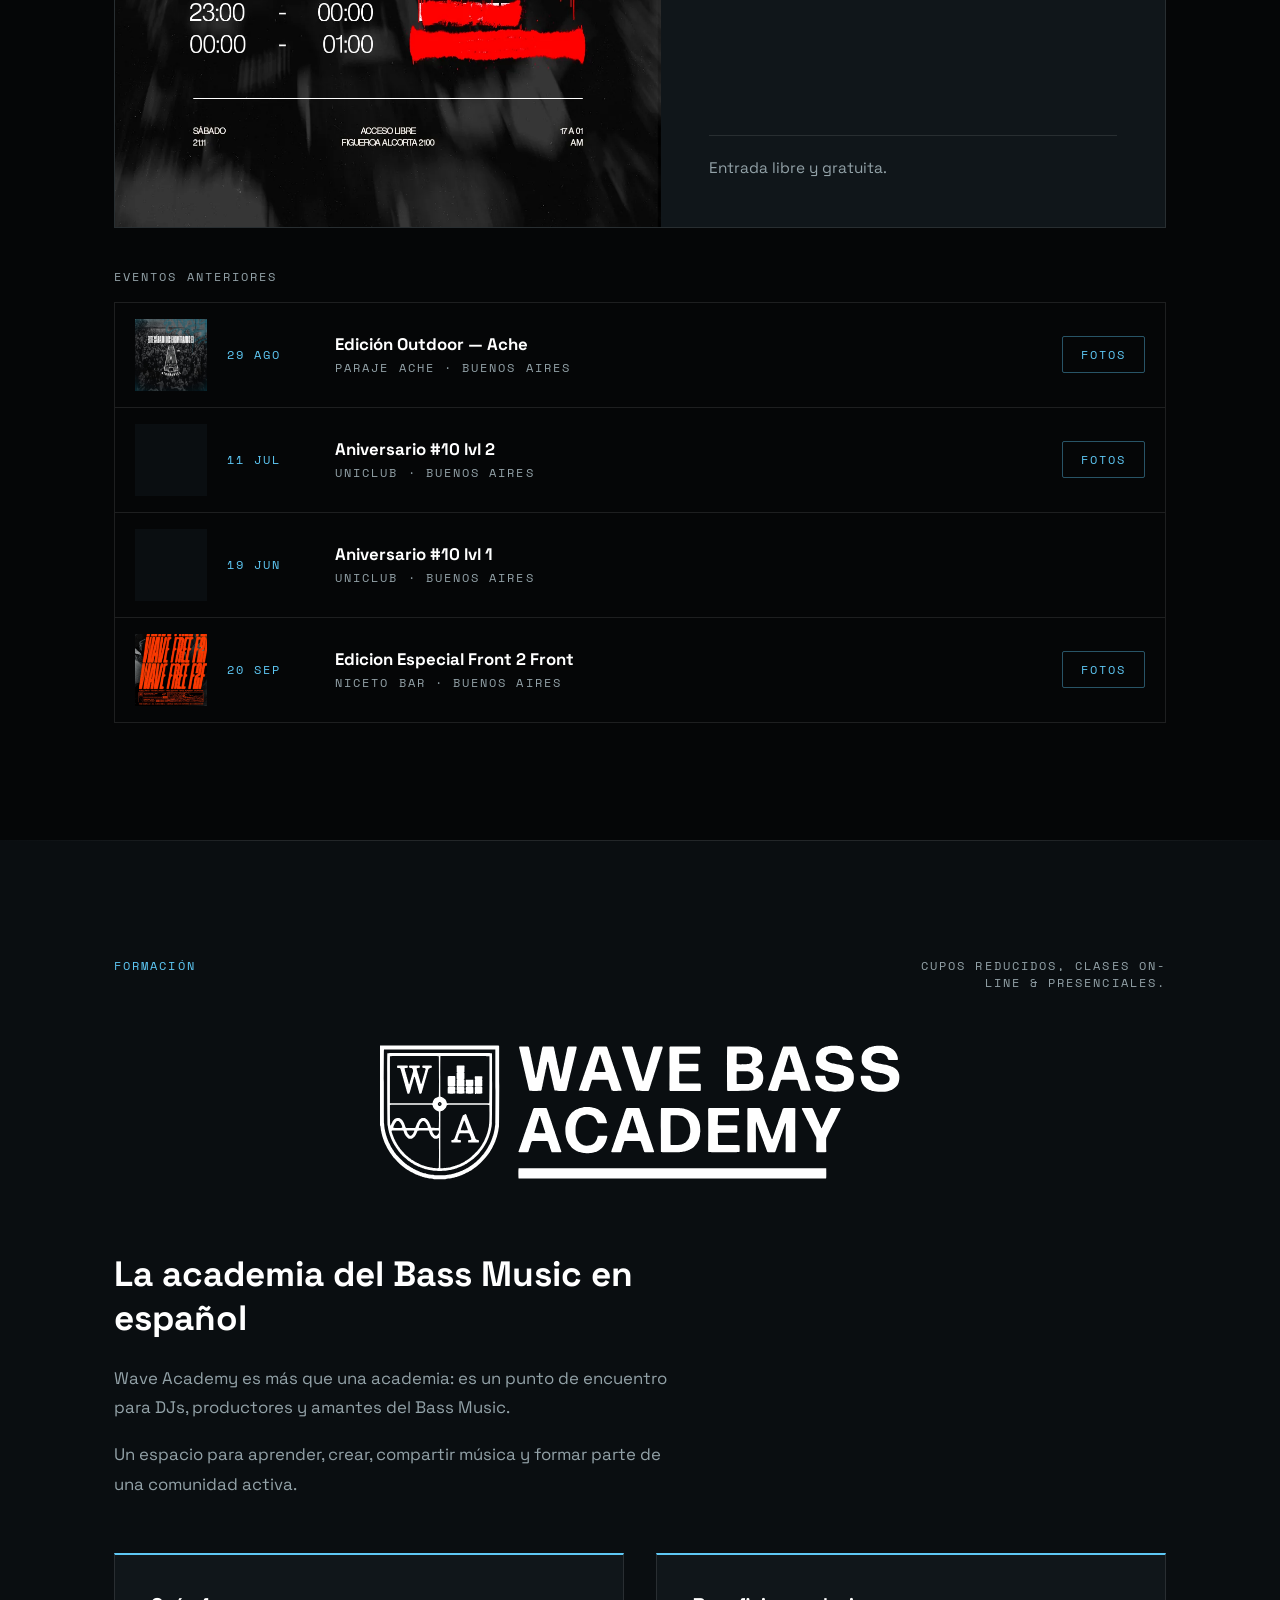
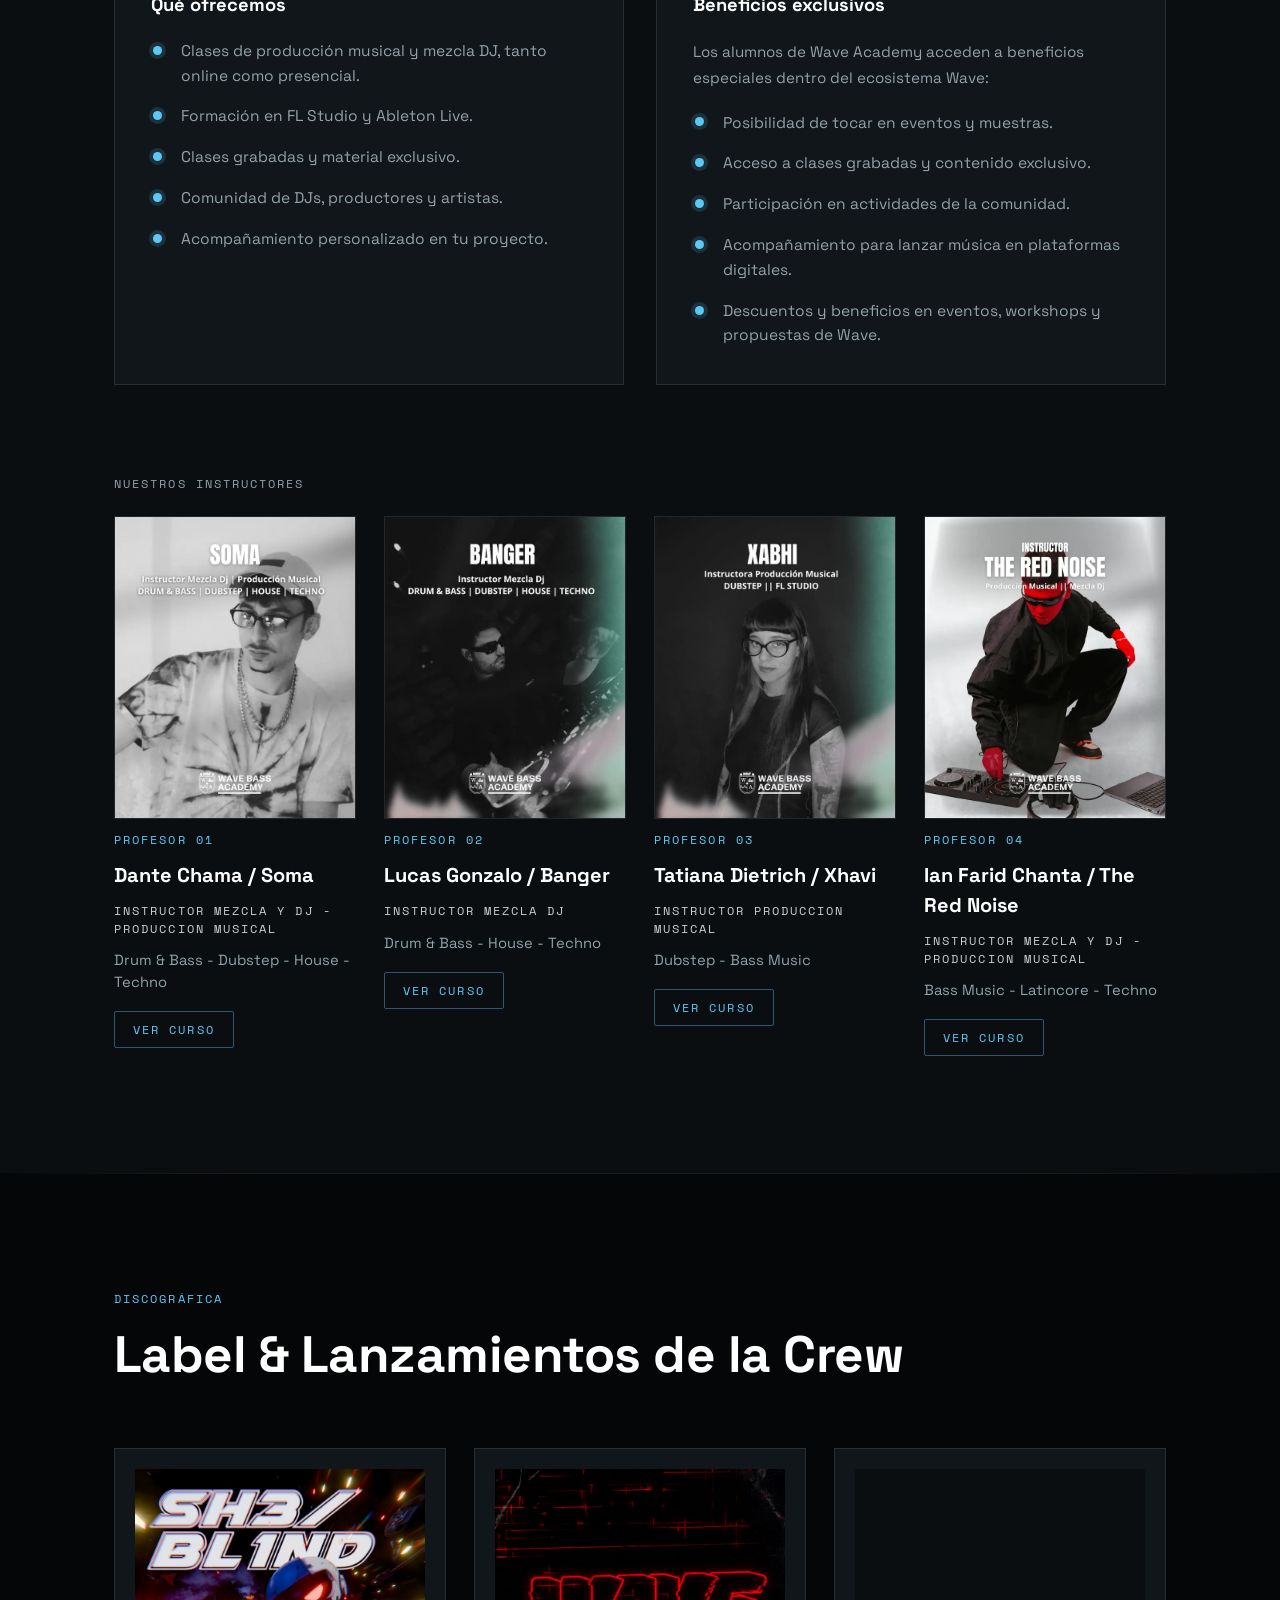
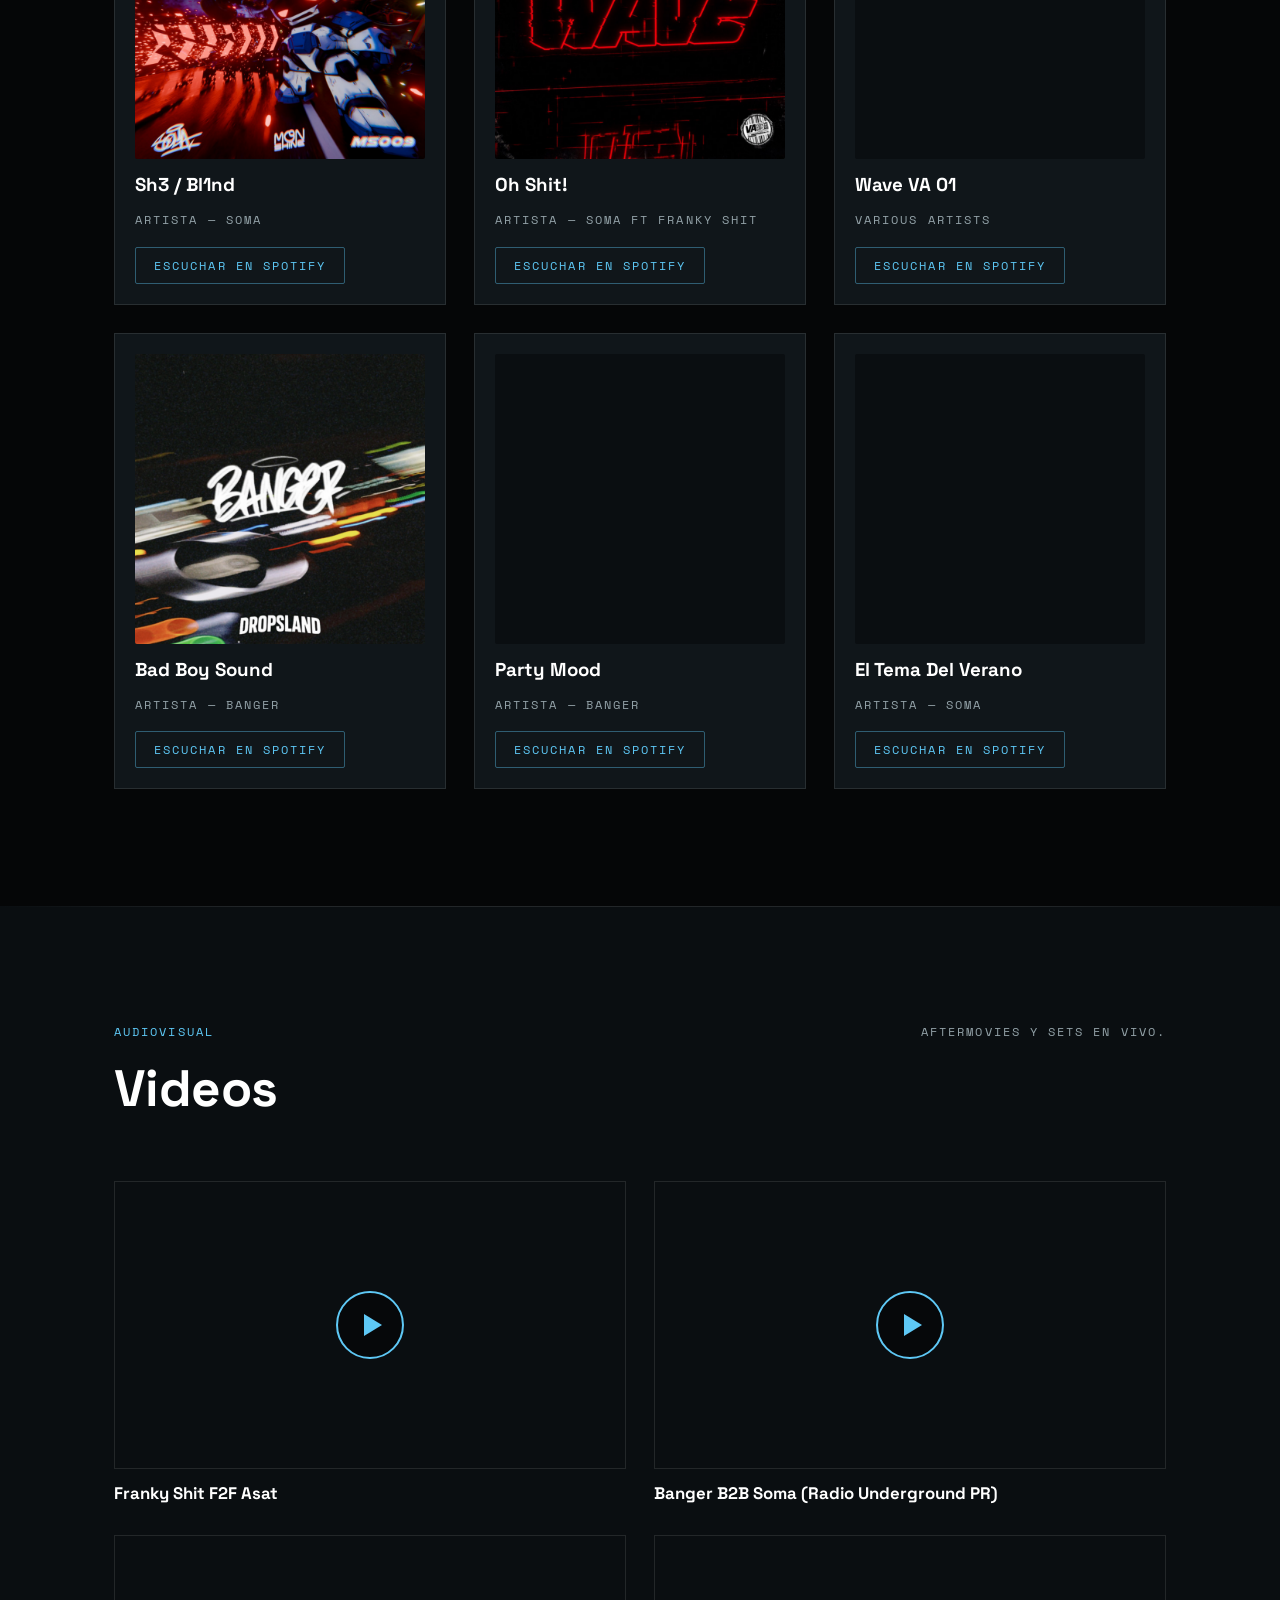
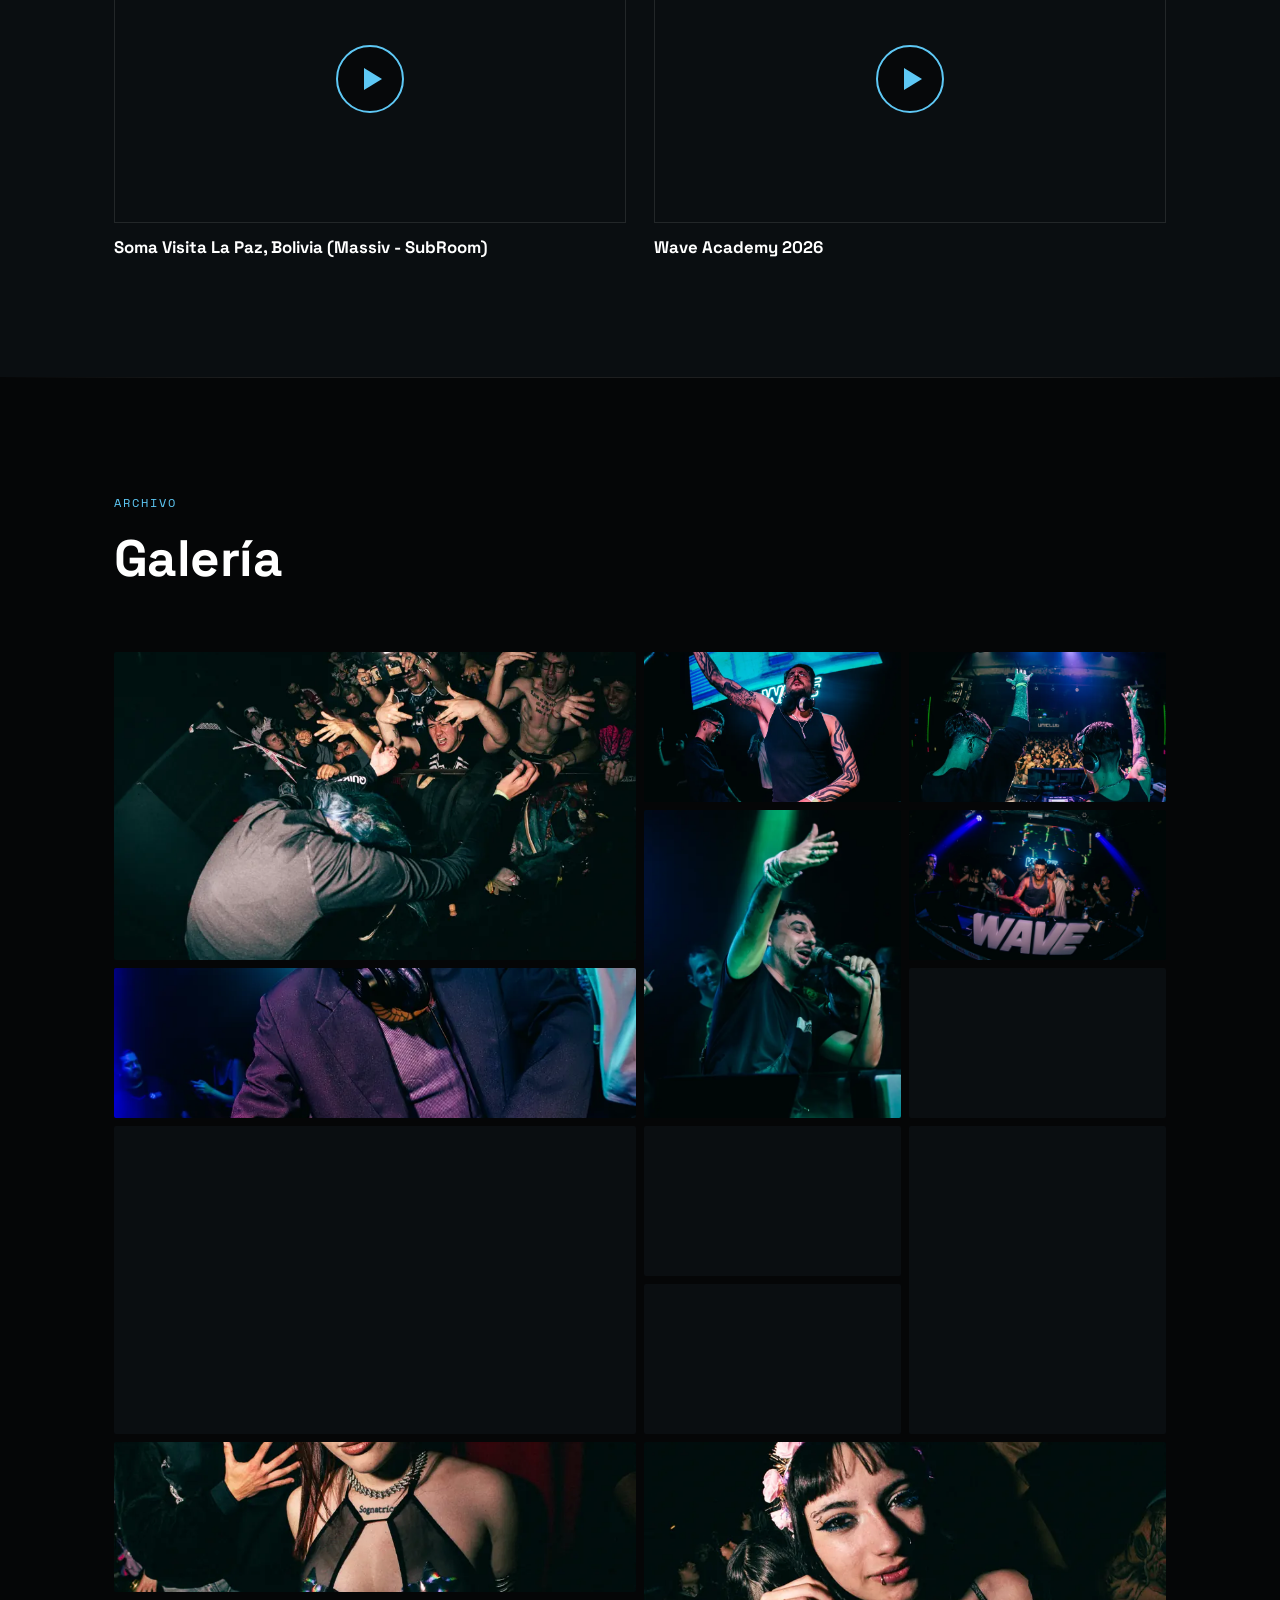
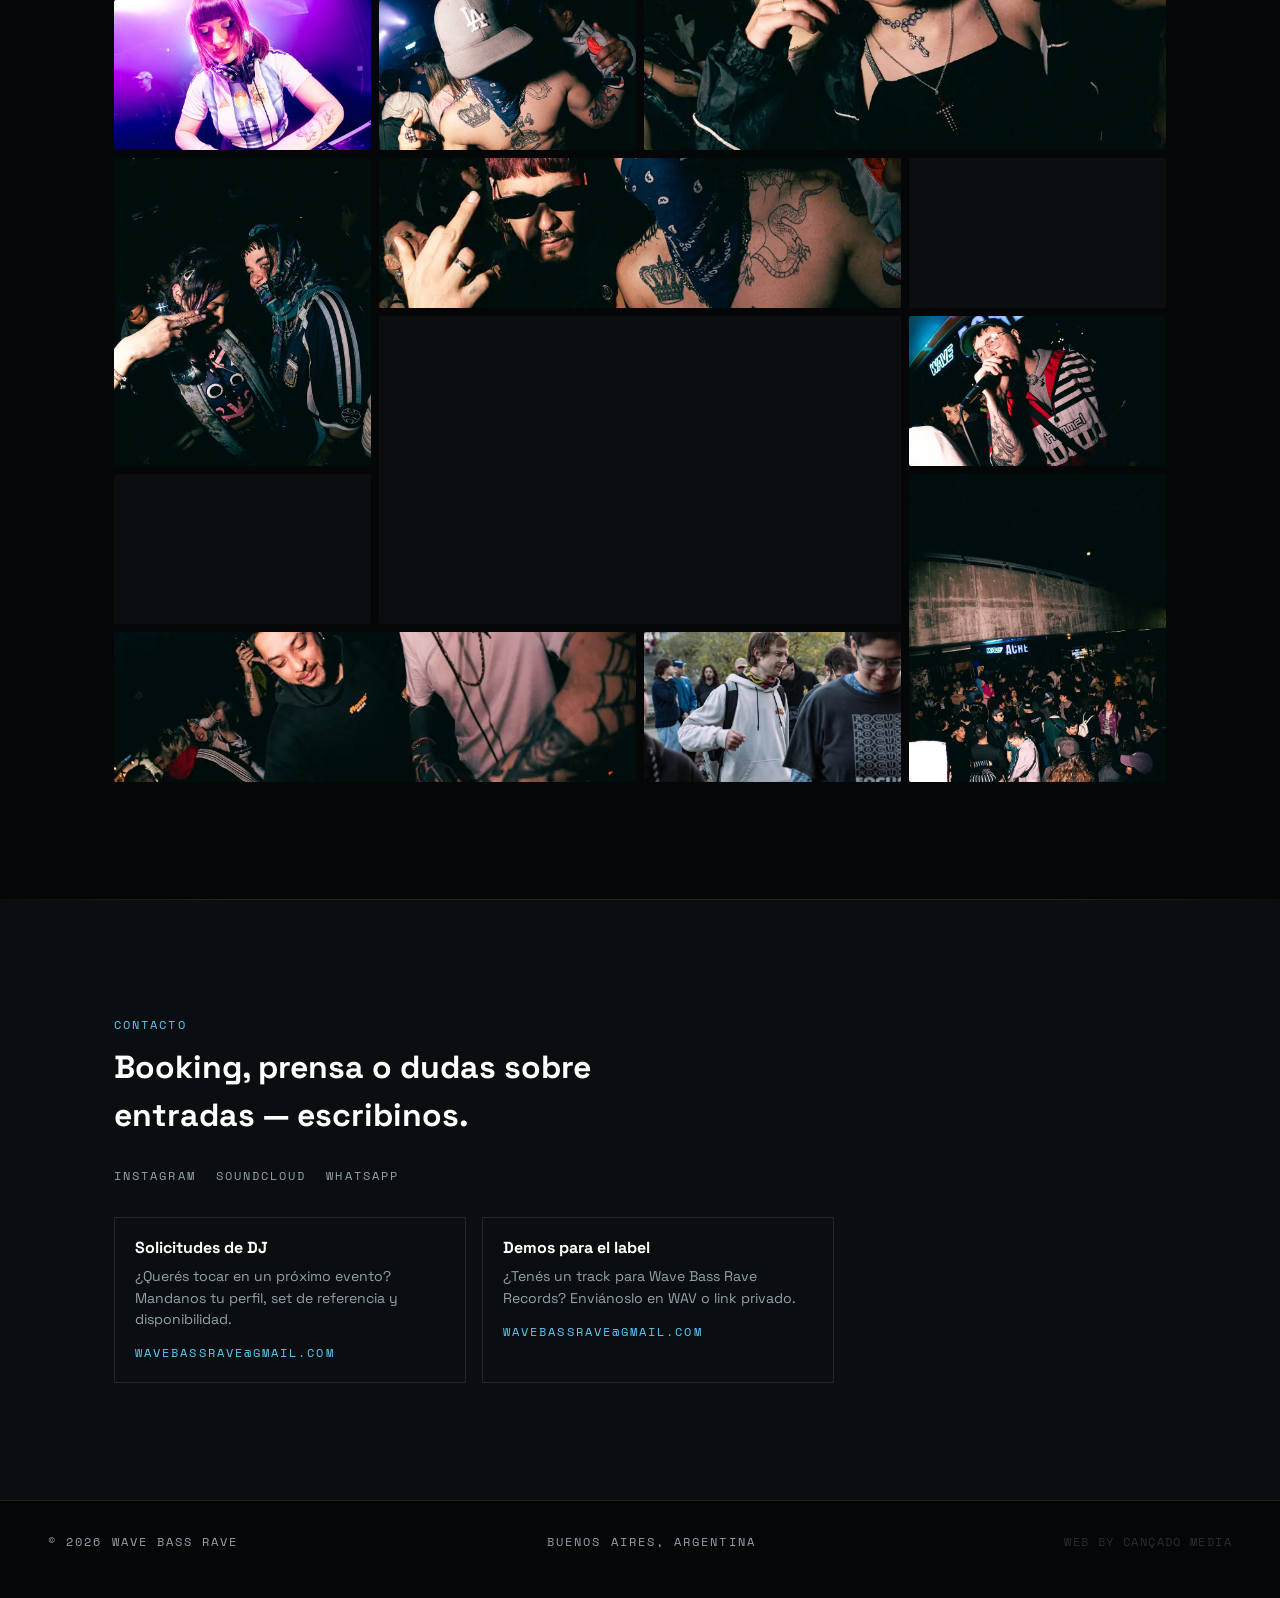
==== commit ba2edf5e: "Logo 3D en portada y sección de videos de YouTube" ====
--- a/index.html
+++ b/index.html
@@ -216,7 +216,7 @@
              script.js agrega el modificador --alterna a la figura. -->
         <figure class="evento-destacado__imagen" id="flyer-destacado">
           <img src="Multimedia/wave-cierre-2026-flyer.webp"
-               alt="Flyer de Wave Bass Rave Cierre 2026 en Ache Paraje: sábado 21 de noviembre de 17 a 01 h, entrada libre"
+               alt="Flyer de Wave Bass Rave Cierre 2026 en Ache Paraje: sábado 21 de noviembre de 18 a 02 h, entrada libre"
                decoding="async" fetchpriority="high">
           <img class="evento-destacado__alterna" src="Multimedia/wave-cierre-2026-lineup.webp"
                alt="Line up de Wave Bass Rave Cierre 2026, de 18:00 a 02:00"
@@ -225,7 +225,7 @@
 
         <div class="evento-destacado__info">
           <span class="evento-destacado__etiqueta" data-en="Next event">Próximo evento</span>
-          <p class="evento-destacado__fecha" data-en="21 NOV 2026 · 5:00 PM TO 1:00 AM">21 NOV 2026 · 17:00 A 01:00</p>
+          <p class="evento-destacado__fecha" data-en="21 NOV 2026 · 5:00 PM TO 1:00 AM">21 NOV 2026 · 18:00 A 02:00</p>
           <h3 class="evento-destacado__nombre" data-en="Outdoor Edition — Ache">Edición Outdoor — Ache</h3>
           <p class="evento-destacado__descripcion" data-en="Free entry.">Entrada libre y gratuita.</p>
         </div>
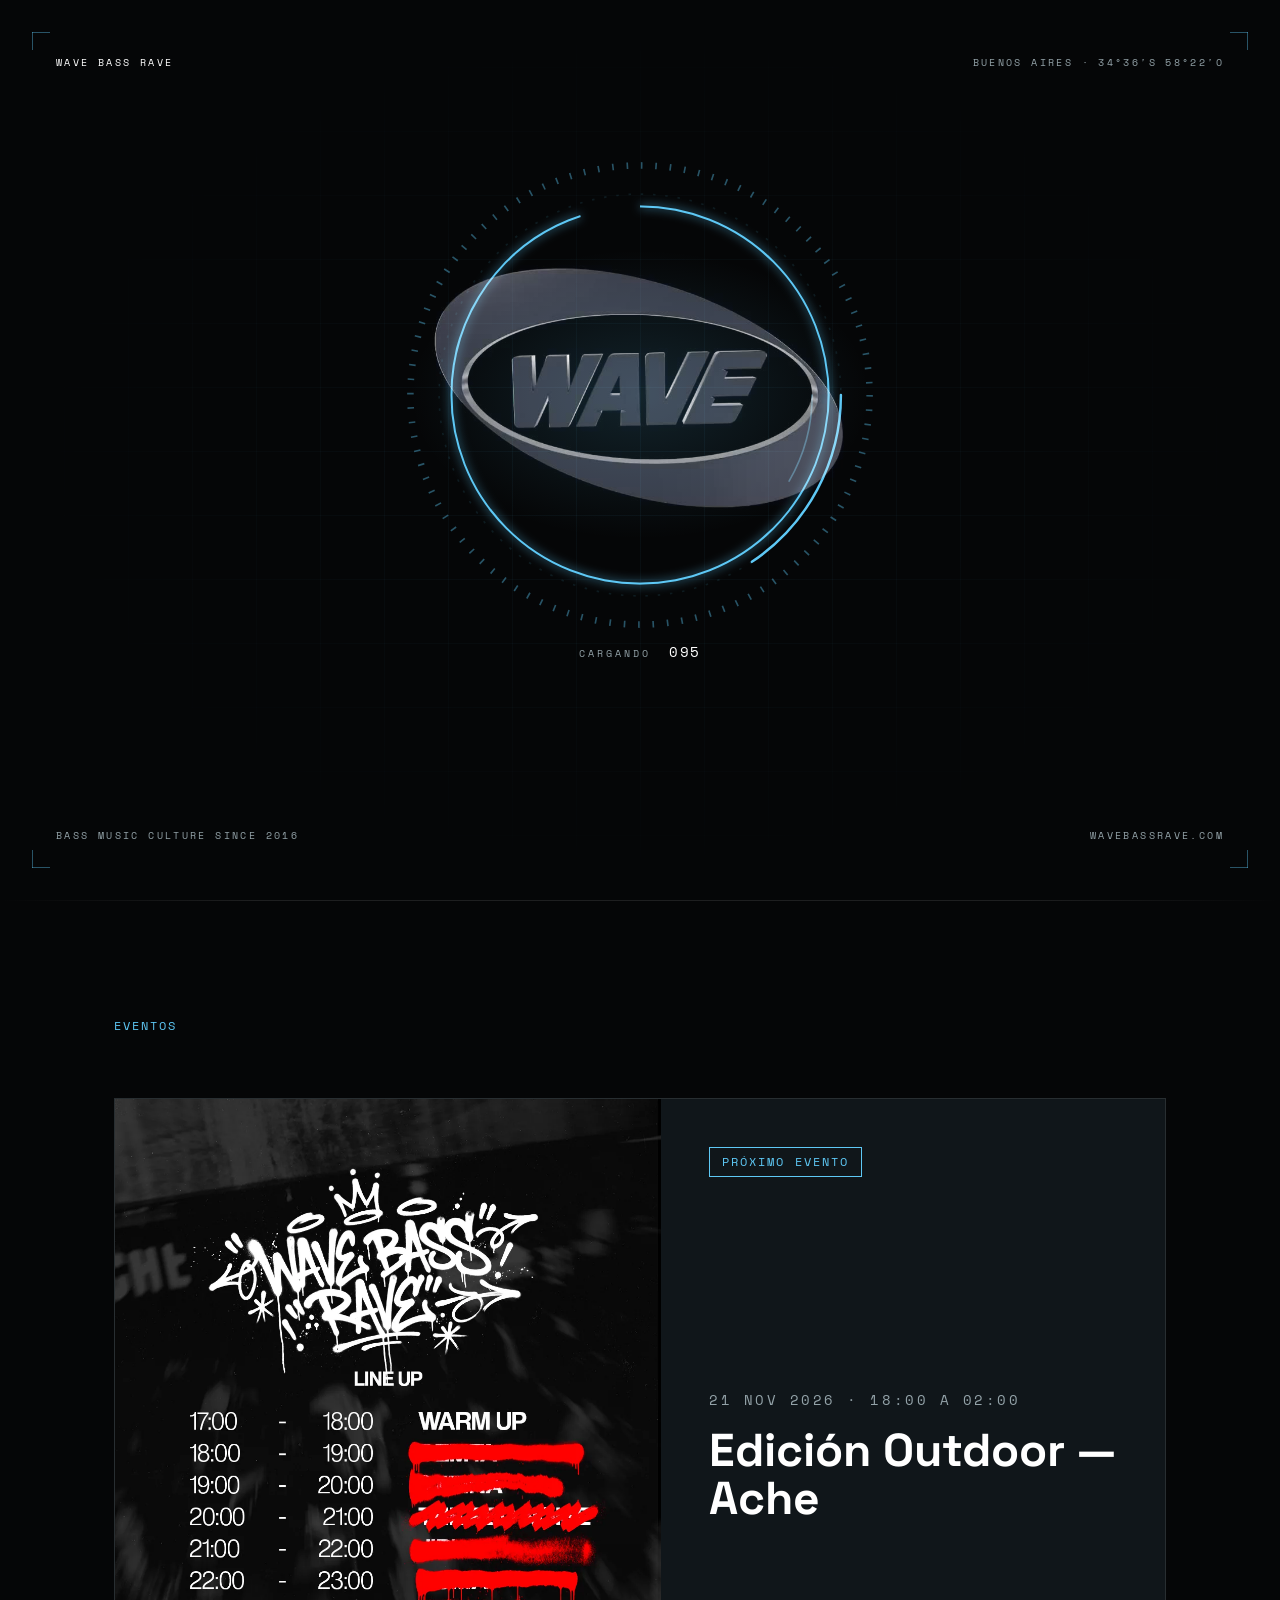
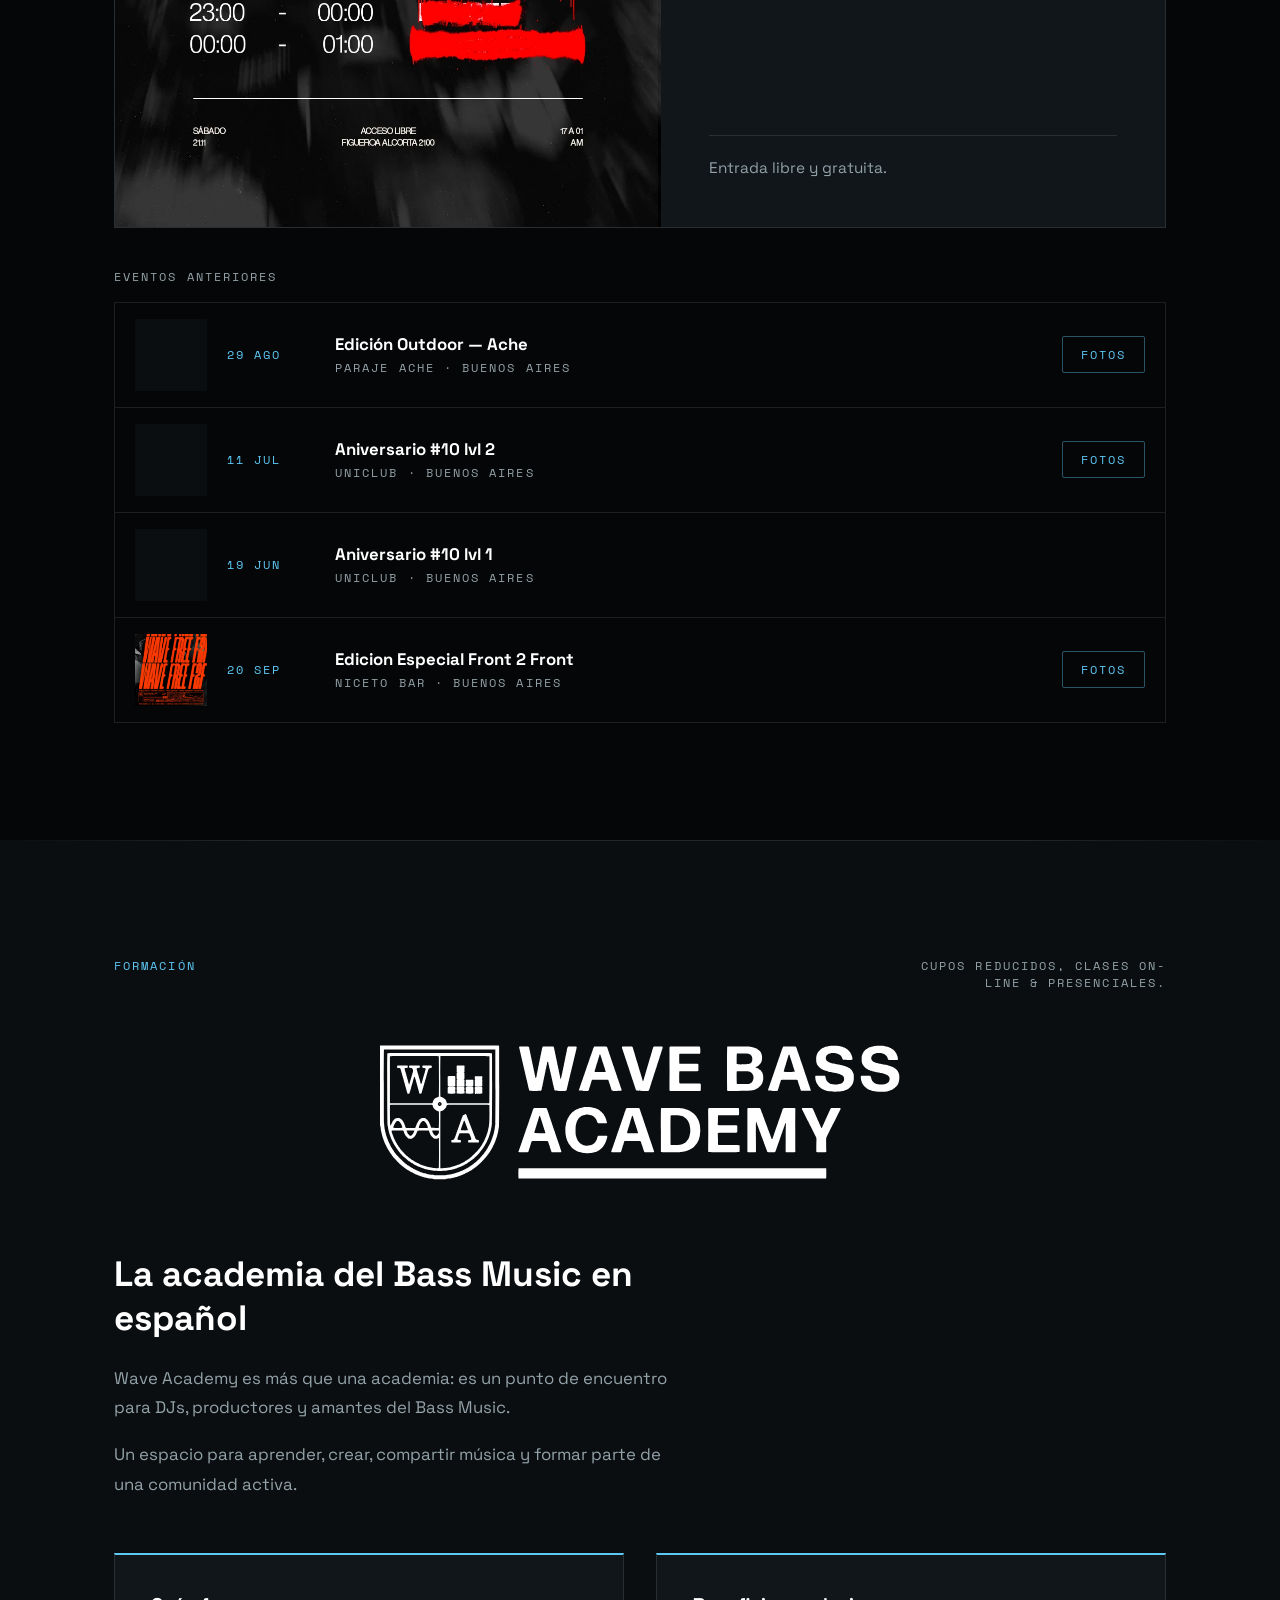
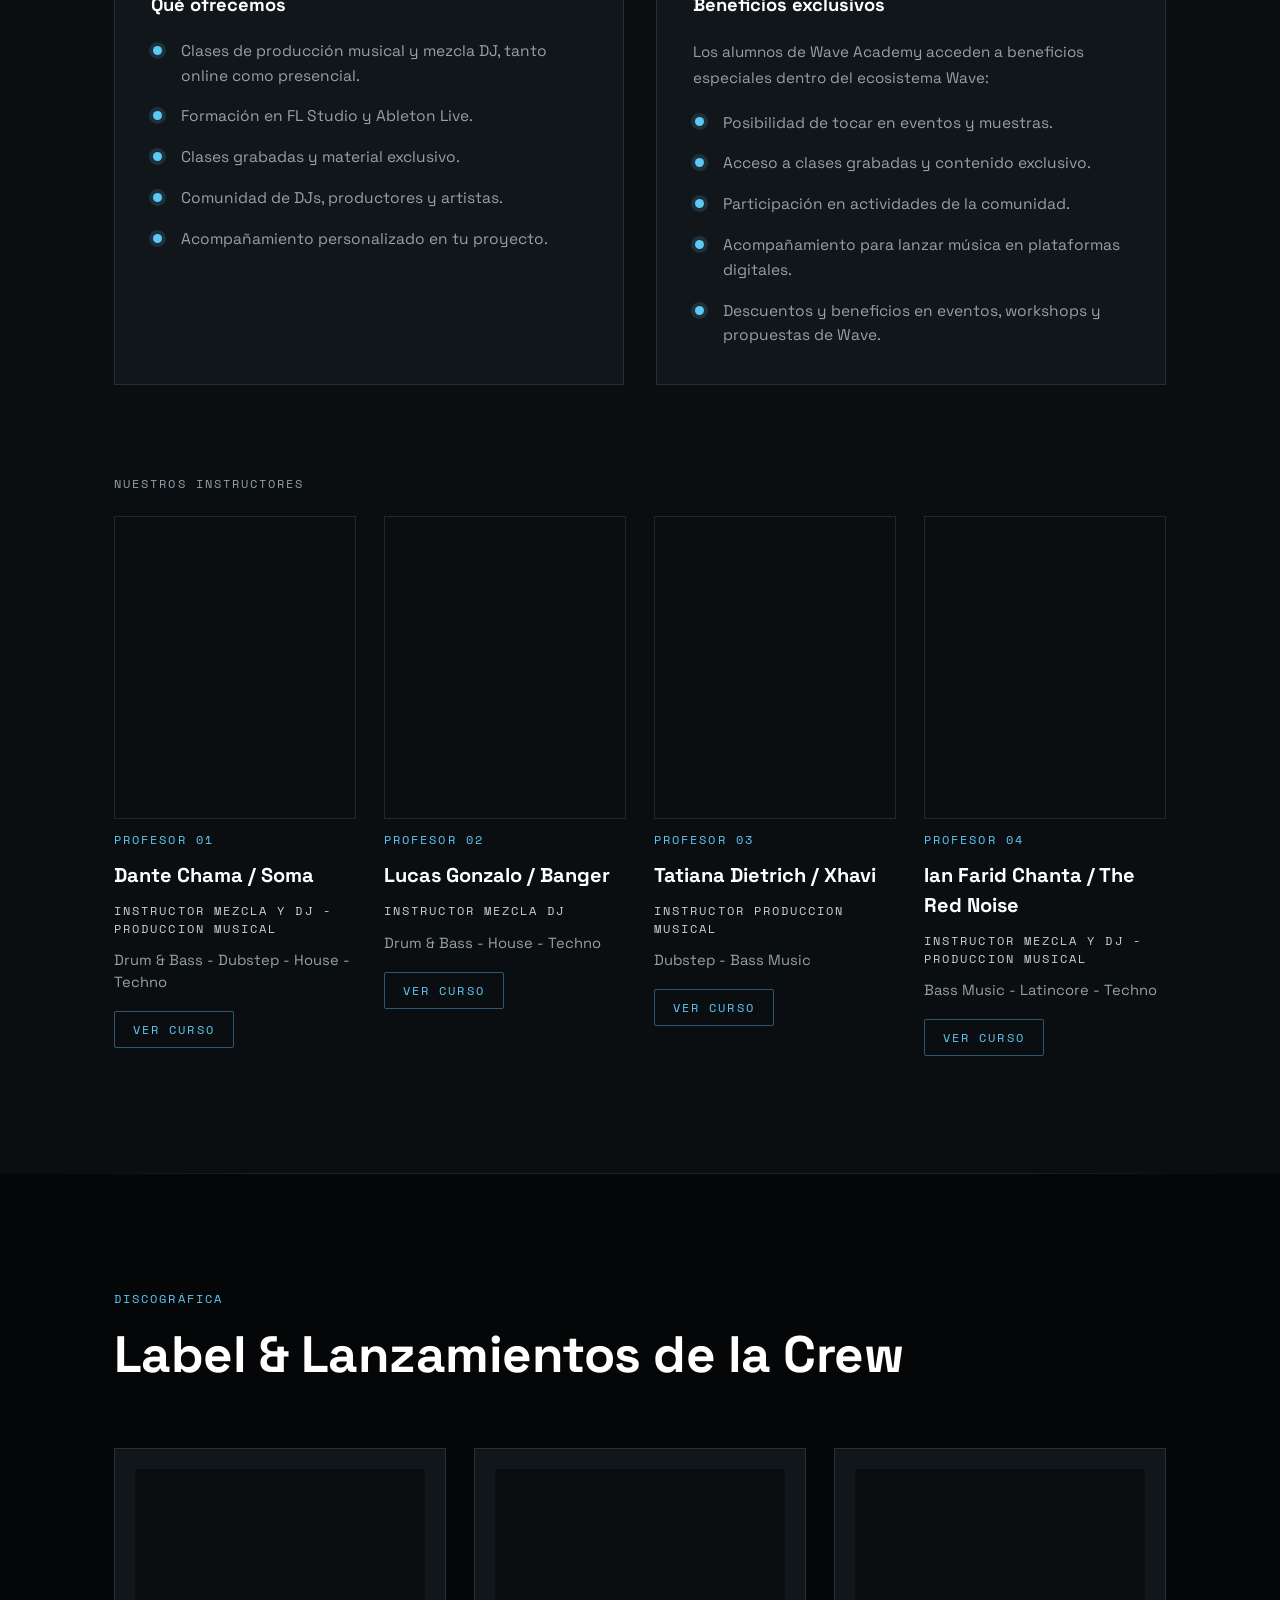
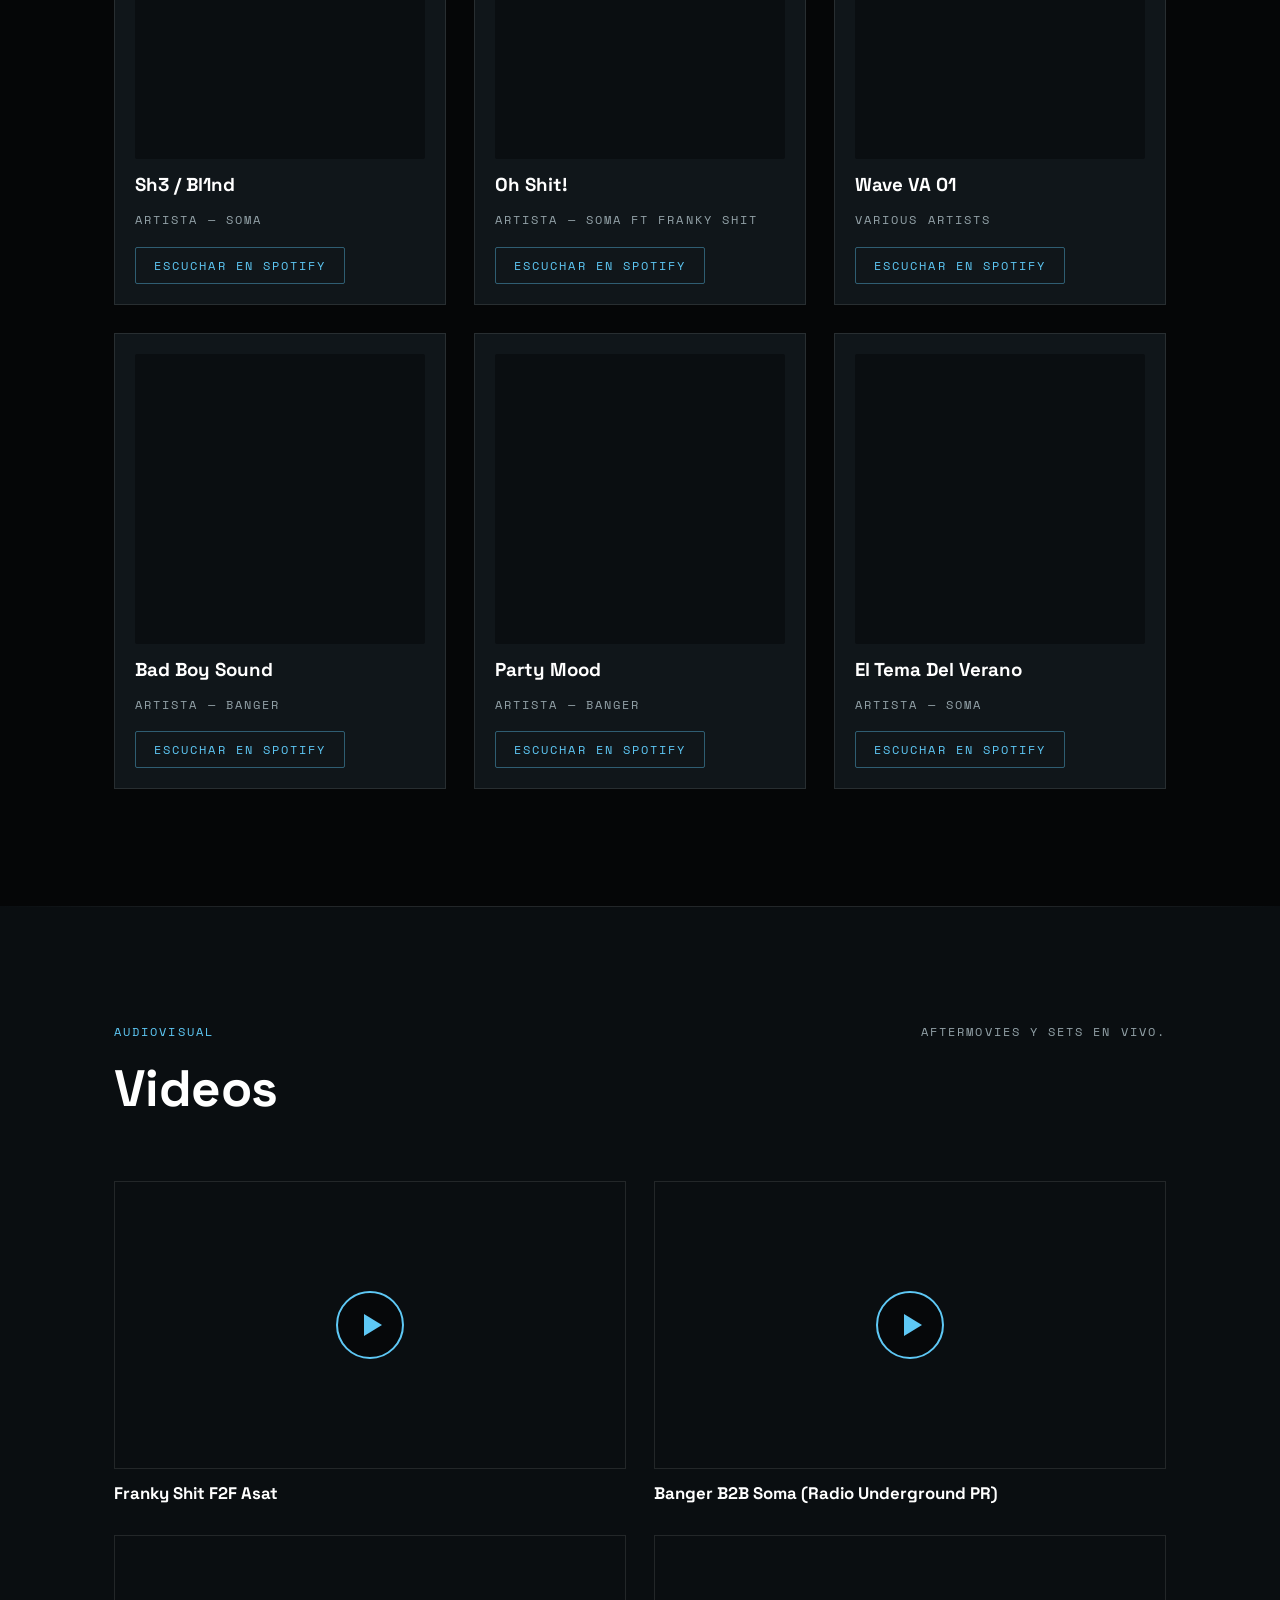
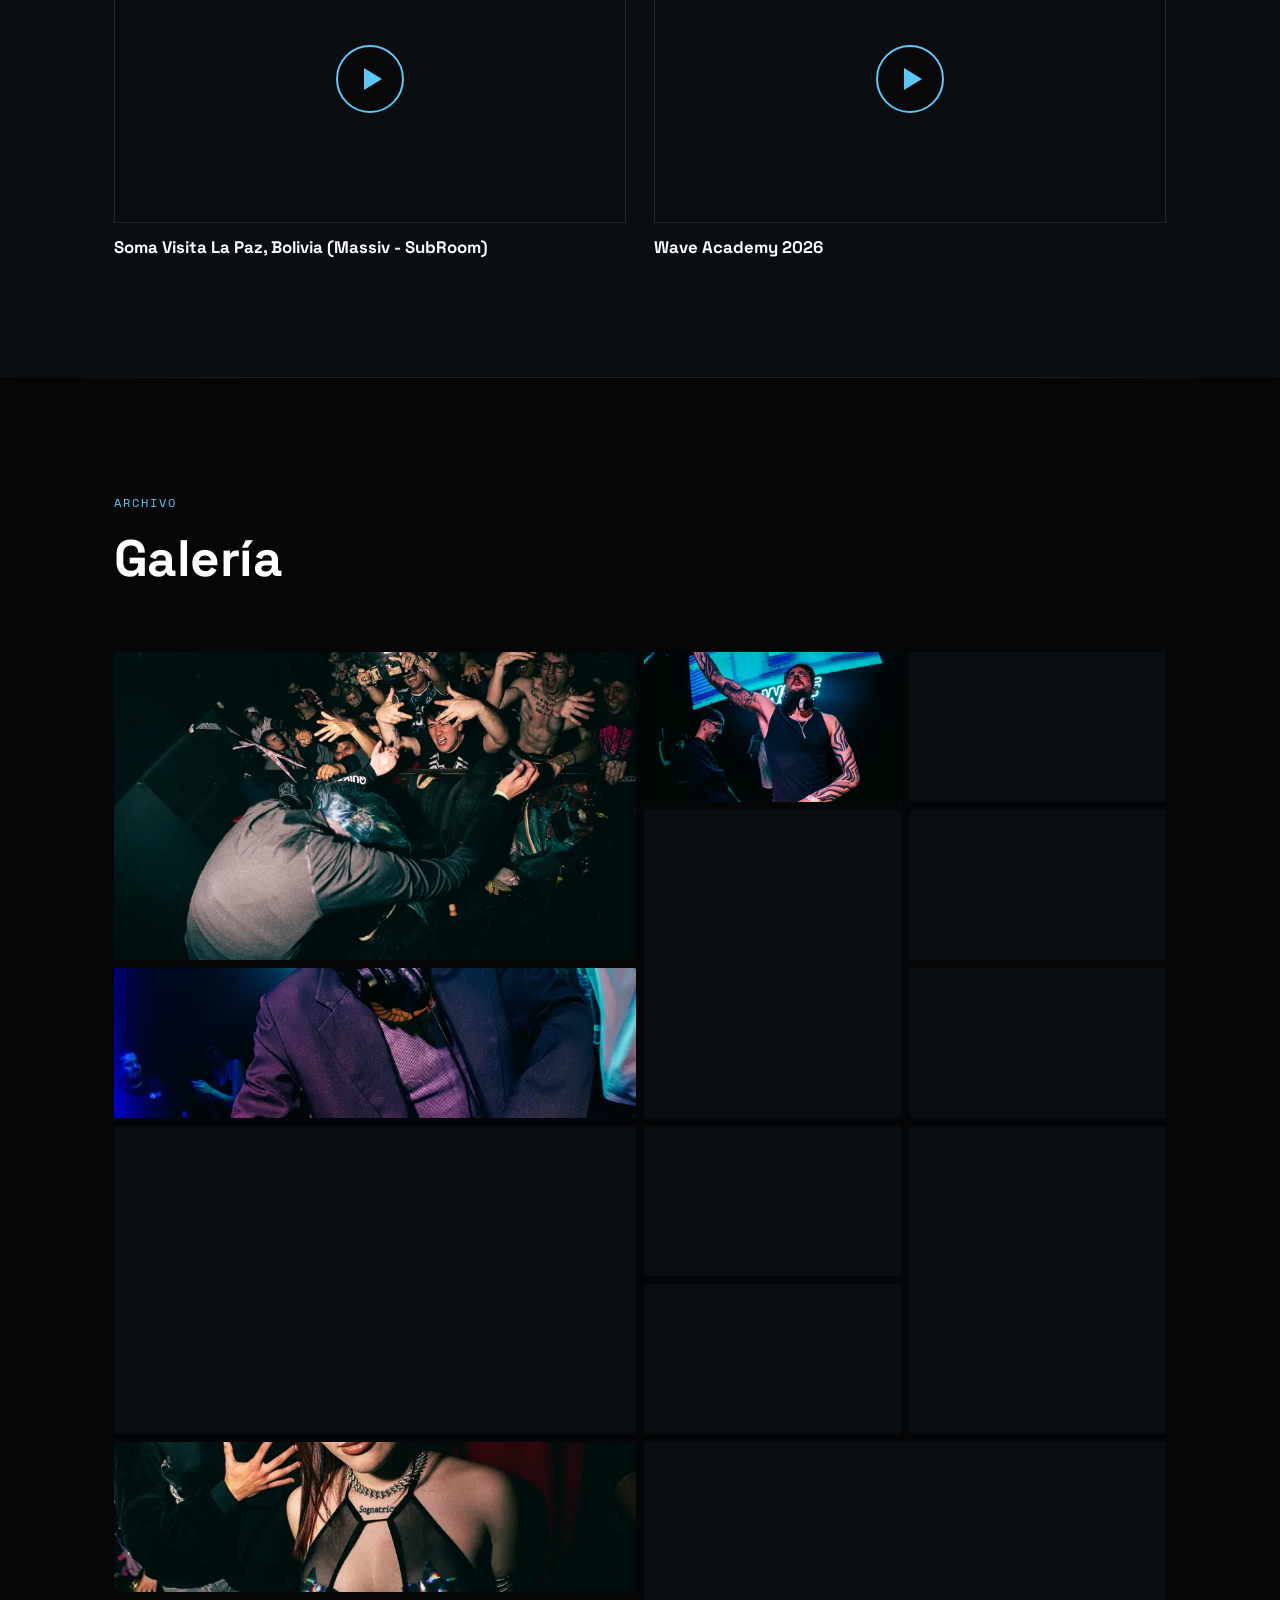
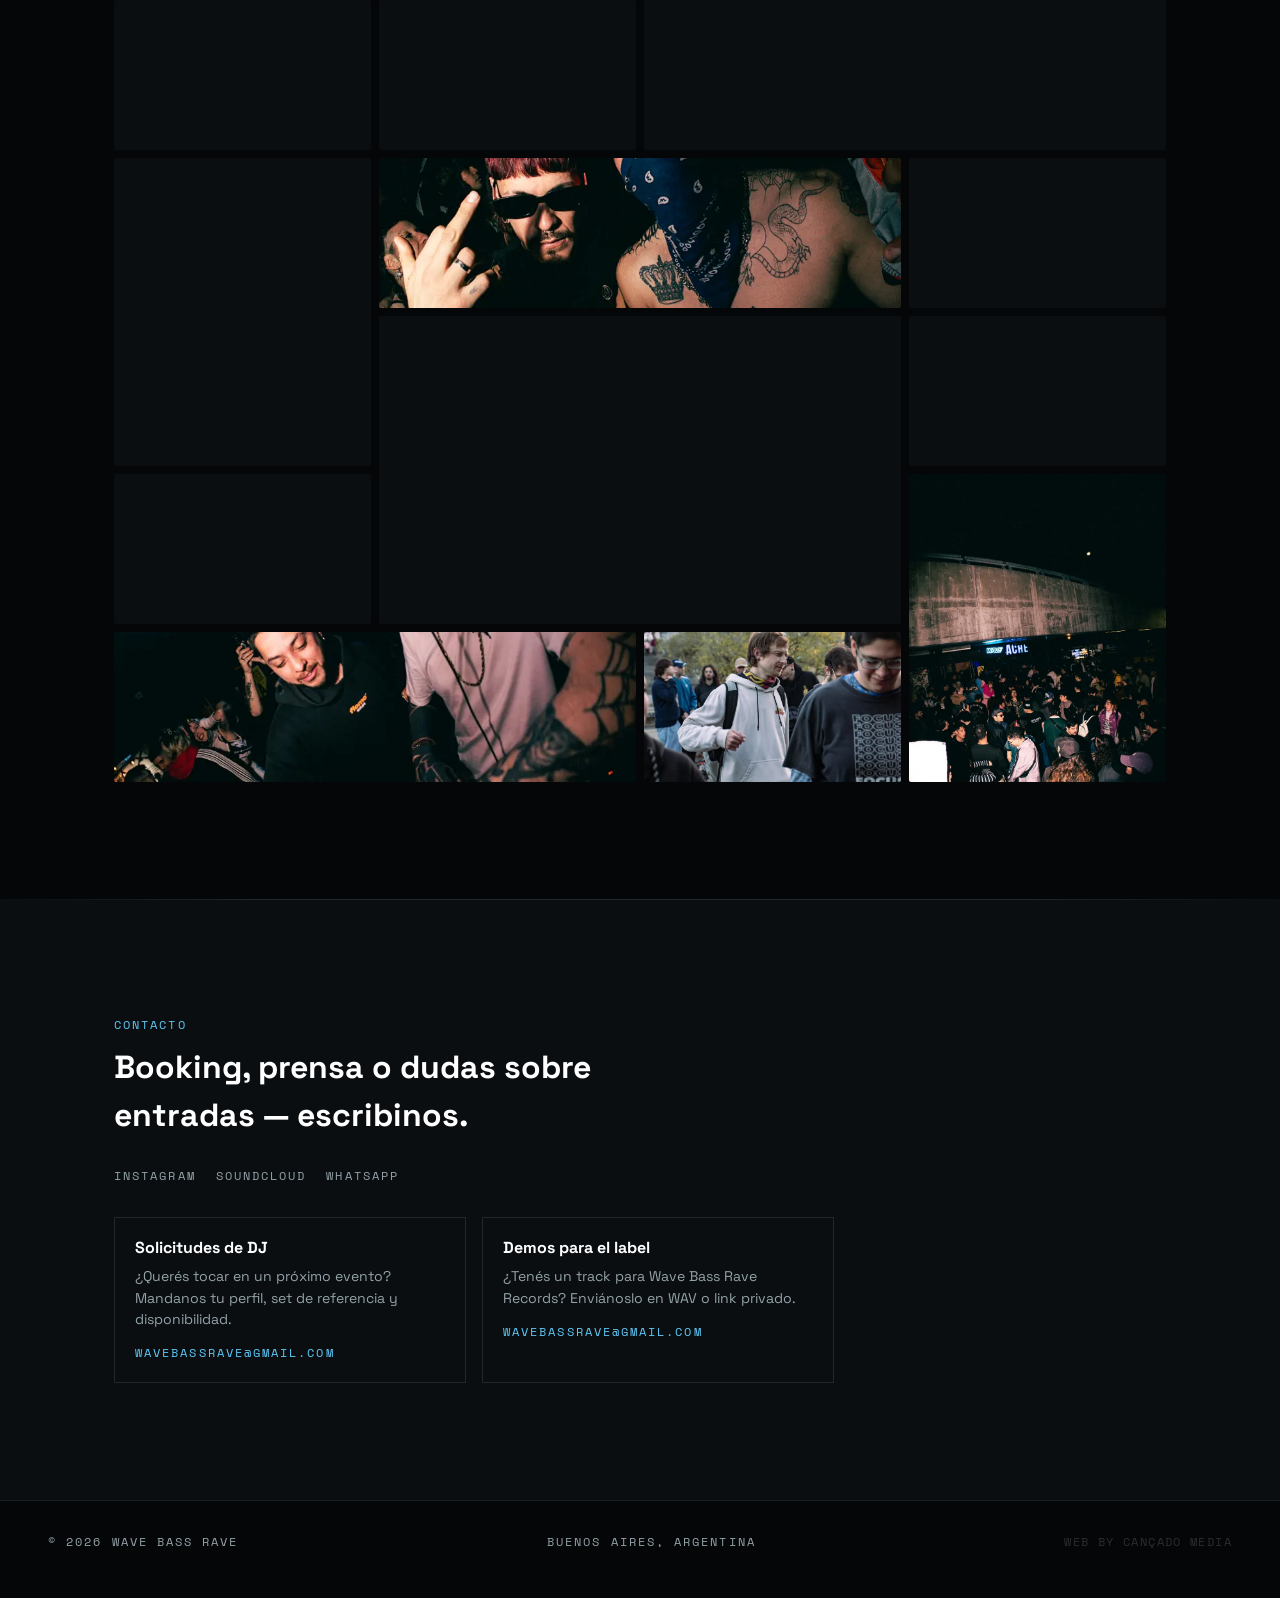
==== commit 3cb205f7: "pantalla de carga con logo 3D y anillos" ====
--- a/index.html
+++ b/index.html
@@ -149,6 +149,41 @@
 
 <!-- Enlace de salto: primer elemento enfocable de la página, permite
      a quien navega con teclado evitar el menú en cada recarga. -->
+<!-- Pantalla de carga: cubre el sitio hasta que cargan las imágenes
+     principales. script.js (módulo 9) actualiza el porcentaje y la
+     retira; si el script no corre, el CSS la oculta a los 8 segundos.
+     Es decorativa, por eso queda fuera de los lectores de pantalla. -->
+<div class="cargador" id="cargador" aria-hidden="true">
+  <div class="cargador__grilla"></div>
+  <div class="cargador__marco"></div>
+
+  <p class="cargador__marca">Wave Bass Rave</p>
+  <p class="cargador__coordenadas">Buenos Aires · 34°36′S 58°22′O</p>
+  <p class="cargador__lema">Bass Music Culture Since 2016</p>
+  <p class="cargador__sitio">wavebassrave.com</p>
+
+  <div class="cargador__centro">
+    <div class="cargador__logo">
+      <svg class="cargador__orbita" viewBox="-10 -10 120 120">
+        <circle class="cargador__exterior" cx="50" cy="50" r="56"/>
+        <circle class="cargador__pista" cx="50" cy="50" r="49"/>
+        <circle class="cargador__anillo" cx="50" cy="50" r="46" pathLength="100"/>
+        <circle class="cargador__arco" cx="50" cy="50" r="49"/>
+        <circle class="cargador__contraarco" cx="50" cy="50" r="42"/>
+      </svg>
+      <video class="cargador__video" id="cargador-video"
+             src="Multimedia/cargador/wave-3d-loop.mp4"
+             poster="Multimedia/cargador/wave-3d-loop.jpg"
+             autoplay muted loop playsinline preload="auto"></video>
+    </div>
+
+    <div class="cargador__progreso">
+      <span class="cargador__texto">Cargando</span>
+      <span class="cargador__porcentaje" id="cargador-porcentaje">000</span>
+    </div>
+  </div>
+</div>
+
 <a class="salto" href="#contenido">Ir al contenido</a>
 
 <nav class="nav">
@@ -225,7 +260,7 @@
 
         <div class="evento-destacado__info">
           <span class="evento-destacado__etiqueta" data-en="Next event">Próximo evento</span>
-          <p class="evento-destacado__fecha" data-en="21 NOV 2026 · 5:00 PM TO 1:00 AM">21 NOV 2026 · 18:00 A 02:00</p>
+          <p class="evento-destacado__fecha" data-en="21 NOV 2026 · 6:00 PM TO 2:00 AM">21 NOV 2026 · 18:00 A 02:00</p>
           <h3 class="evento-destacado__nombre" data-en="Outdoor Edition — Ache">Edición Outdoor — Ache</h3>
           <p class="evento-destacado__descripcion" data-en="Free entry.">Entrada libre y gratuita.</p>
         </div>
--- a/styles.css
+++ b/styles.css
@@ -1,4 +1,4 @@
-.visor__contador, .pie__credito, .pie, .contacto__via a, .contacto__redes a, .galeria__foto::after, .lanzamiento__artista, .profesor__curso, .profesor__numero, .eventos-pasados__lugar, .eventos-pasados__fecha, .evento-destacado__fecha, .seccion__subtitulo, .seccion__nota, .seccion__bajada, .portada__datos, .portada__bajada, .nav__idioma, .nav__menu a, .salto, .evento-destacado__etiqueta, .lanzamiento__boton, .profesor__boton, .eventos-pasados__fotos, .evento-destacado__boton {
+.cargador__texto, .cargador__marca, .cargador__coordenadas, .cargador__lema, .cargador__sitio, .visor__contador, .pie__credito, .pie, .contacto__via a, .contacto__redes a, .galeria__foto::after, .lanzamiento__artista, .profesor__curso, .profesor__numero, .eventos-pasados__lugar, .eventos-pasados__fecha, .evento-destacado__fecha, .seccion__subtitulo, .seccion__nota, .seccion__bajada, .portada__datos, .portada__bajada, .nav__idioma, .nav__menu a, .salto, .evento-destacado__etiqueta, .lanzamiento__boton, .profesor__boton, .eventos-pasados__fotos, .evento-destacado__boton {
   font-family: "Space Mono", monospace;
   font-size: 0.72rem;
   letter-spacing: 0.18em;
@@ -983,6 +983,185 @@
   }
 }
 
+.cargador {
+  position: fixed;
+  inset: 0;
+  z-index: 400;
+  display: grid;
+  place-items: center;
+  background: #050607;
+  color: #93a2a8;
+  clip-path: inset(0 0 0 0);
+  transition: clip-path 0.9s cubic-bezier(0.76, 0, 0.24, 1);
+  animation: ocultarCargador 0.6s ease 8s forwards;
+}
+.cargador--activo {
+  animation: none;
+}
+.cargador--fuera {
+  clip-path: inset(0 0 100% 0);
+}
+.cargador__grilla {
+  position: absolute;
+  inset: 0;
+  background: repeating-linear-gradient(90deg, rgba(94, 200, 245, 0.1) 0 1px, transparent 1px 64px), repeating-linear-gradient(0deg, rgba(94, 200, 245, 0.1) 0 1px, transparent 1px 64px);
+  opacity: 0.5;
+  -webkit-mask-image: radial-gradient(ellipse at center, #000 10%, transparent 70%);
+          mask-image: radial-gradient(ellipse at center, #000 10%, transparent 70%);
+}
+.cargador__marco {
+  position: absolute;
+  inset: clamp(16px, 3vw, 32px);
+  --l: 18px;
+  background: linear-gradient(rgba(94, 200, 245, 0.4), rgba(94, 200, 245, 0.4)) top left/var(--l) 1px, linear-gradient(rgba(94, 200, 245, 0.4), rgba(94, 200, 245, 0.4)) top left/1px var(--l), linear-gradient(rgba(94, 200, 245, 0.4), rgba(94, 200, 245, 0.4)) top right/var(--l) 1px, linear-gradient(rgba(94, 200, 245, 0.4), rgba(94, 200, 245, 0.4)) top right/1px var(--l), linear-gradient(rgba(94, 200, 245, 0.4), rgba(94, 200, 245, 0.4)) bottom left/var(--l) 1px, linear-gradient(rgba(94, 200, 245, 0.4), rgba(94, 200, 245, 0.4)) bottom left/1px var(--l), linear-gradient(rgba(94, 200, 245, 0.4), rgba(94, 200, 245, 0.4)) bottom right/var(--l) 1px, linear-gradient(rgba(94, 200, 245, 0.4), rgba(94, 200, 245, 0.4)) bottom right/1px var(--l);
+  background-repeat: no-repeat;
+}
+.cargador__marca, .cargador__coordenadas, .cargador__lema, .cargador__sitio {
+  position: absolute;
+  font-size: 0.62rem;
+  letter-spacing: 0.24em;
+  transition: opacity 0.45s ease;
+}
+.cargador__marca {
+  top: clamp(32px, 5vw, 56px);
+  left: clamp(32px, 5vw, 56px);
+  color: #ffffff;
+}
+.cargador__coordenadas {
+  top: clamp(32px, 5vw, 56px);
+  right: clamp(32px, 5vw, 56px);
+}
+.cargador__lema {
+  bottom: clamp(32px, 5vw, 56px);
+  left: clamp(32px, 5vw, 56px);
+}
+.cargador__sitio {
+  bottom: clamp(32px, 5vw, 56px);
+  right: clamp(32px, 5vw, 56px);
+}
+@media (max-width: 560px) {
+  .cargador__coordenadas, .cargador__sitio {
+    display: none;
+  }
+}
+.cargador__centro {
+  display: flex;
+  flex-direction: column;
+  align-items: center;
+  width: min(80vw, 500px, (100vh - 300px) * 1.05);
+}
+.cargador--listo .cargador__marca, .cargador--listo .cargador__coordenadas, .cargador--listo .cargador__lema, .cargador--listo .cargador__sitio, .cargador--listo .cargador__logo::before, .cargador--listo .cargador__orbita, .cargador--listo .cargador__progreso {
+  opacity: 0;
+}
+.cargador--listo .cargador__video {
+  opacity: 0;
+  transform: scale(0.96);
+}
+.cargador__logo {
+  position: relative;
+  width: 100%;
+  aspect-ratio: 864/544;
+}
+.cargador__logo::before {
+  content: "";
+  position: absolute;
+  inset: 0;
+  background: radial-gradient(ellipse at center, rgba(94, 200, 245, 0.15), transparent 65%);
+  transition: opacity 0.45s ease;
+}
+.cargador__video {
+  position: relative;
+  width: 100%;
+  height: 100%;
+  mix-blend-mode: screen;
+  transition: opacity 0.45s ease, transform 0.45s ease;
+}
+.cargador__orbita {
+  position: absolute;
+  top: 50%;
+  left: 50%;
+  width: 98.4%;
+  aspect-ratio: 1;
+  translate: -50% -50%;
+  fill: none;
+  pointer-events: none;
+  transition: opacity 0.45s ease;
+}
+.cargador__orbita circle {
+  transform-box: fill-box;
+  transform-origin: center;
+}
+.cargador__exterior {
+  stroke: rgba(94, 200, 245, 0.4);
+  stroke-width: 1.6;
+  stroke-dasharray: 0.4 3.12;
+  animation: girarOrbita 18s linear infinite reverse;
+}
+.cargador__pista {
+  stroke: rgba(94, 200, 245, 0.1);
+  stroke-width: 0.4;
+  stroke-dasharray: 0.6 2.4;
+}
+.cargador__anillo {
+  stroke: #5ec8f5;
+  stroke-width: 0.5;
+  stroke-dasharray: 100;
+  stroke-dashoffset: calc(100 - 100 * var(--progreso, 0));
+  rotate: -90deg;
+  filter: drop-shadow(0 0 1.2px #5ec8f5);
+}
+.cargador__arco {
+  stroke: #5ec8f5;
+  stroke-width: 0.6;
+  stroke-dasharray: 48 260;
+  stroke-linecap: round;
+  animation: girarOrbita 2.8s linear infinite;
+}
+.cargador__contraarco {
+  stroke: rgba(94, 200, 245, 0.4);
+  stroke-width: 0.4;
+  stroke-dasharray: 22 242;
+  stroke-linecap: round;
+  animation: girarOrbita 4.2s linear infinite reverse;
+}
+.cargador__progreso {
+  display: flex;
+  align-items: baseline;
+  gap: 18px;
+  margin-top: calc(15% + 14px);
+  transition: opacity 0.45s ease;
+}
+.cargador__texto {
+  font-size: 0.62rem;
+  letter-spacing: 0.3em;
+}
+.cargador__porcentaje {
+  font-family: "Space Mono", monospace;
+  font-size: 0.9rem;
+  letter-spacing: 0.12em;
+  color: #ffffff;
+  font-variant-numeric: tabular-nums;
+}
+
+html.cargando {
+  overflow: hidden;
+}
+
+.cargador:not(.cargador--fuera) ~ main .portada * {
+  animation-play-state: paused;
+}
+
+@keyframes ocultarCargador {
+  to {
+    opacity: 0;
+    visibility: hidden;
+  }
+}
+@keyframes girarOrbita {
+  to {
+    transform: rotate(360deg);
+  }
+}
 @media (hover: none) {
   .galeria__foto::before, .galeria__foto::after {
     opacity: 1;
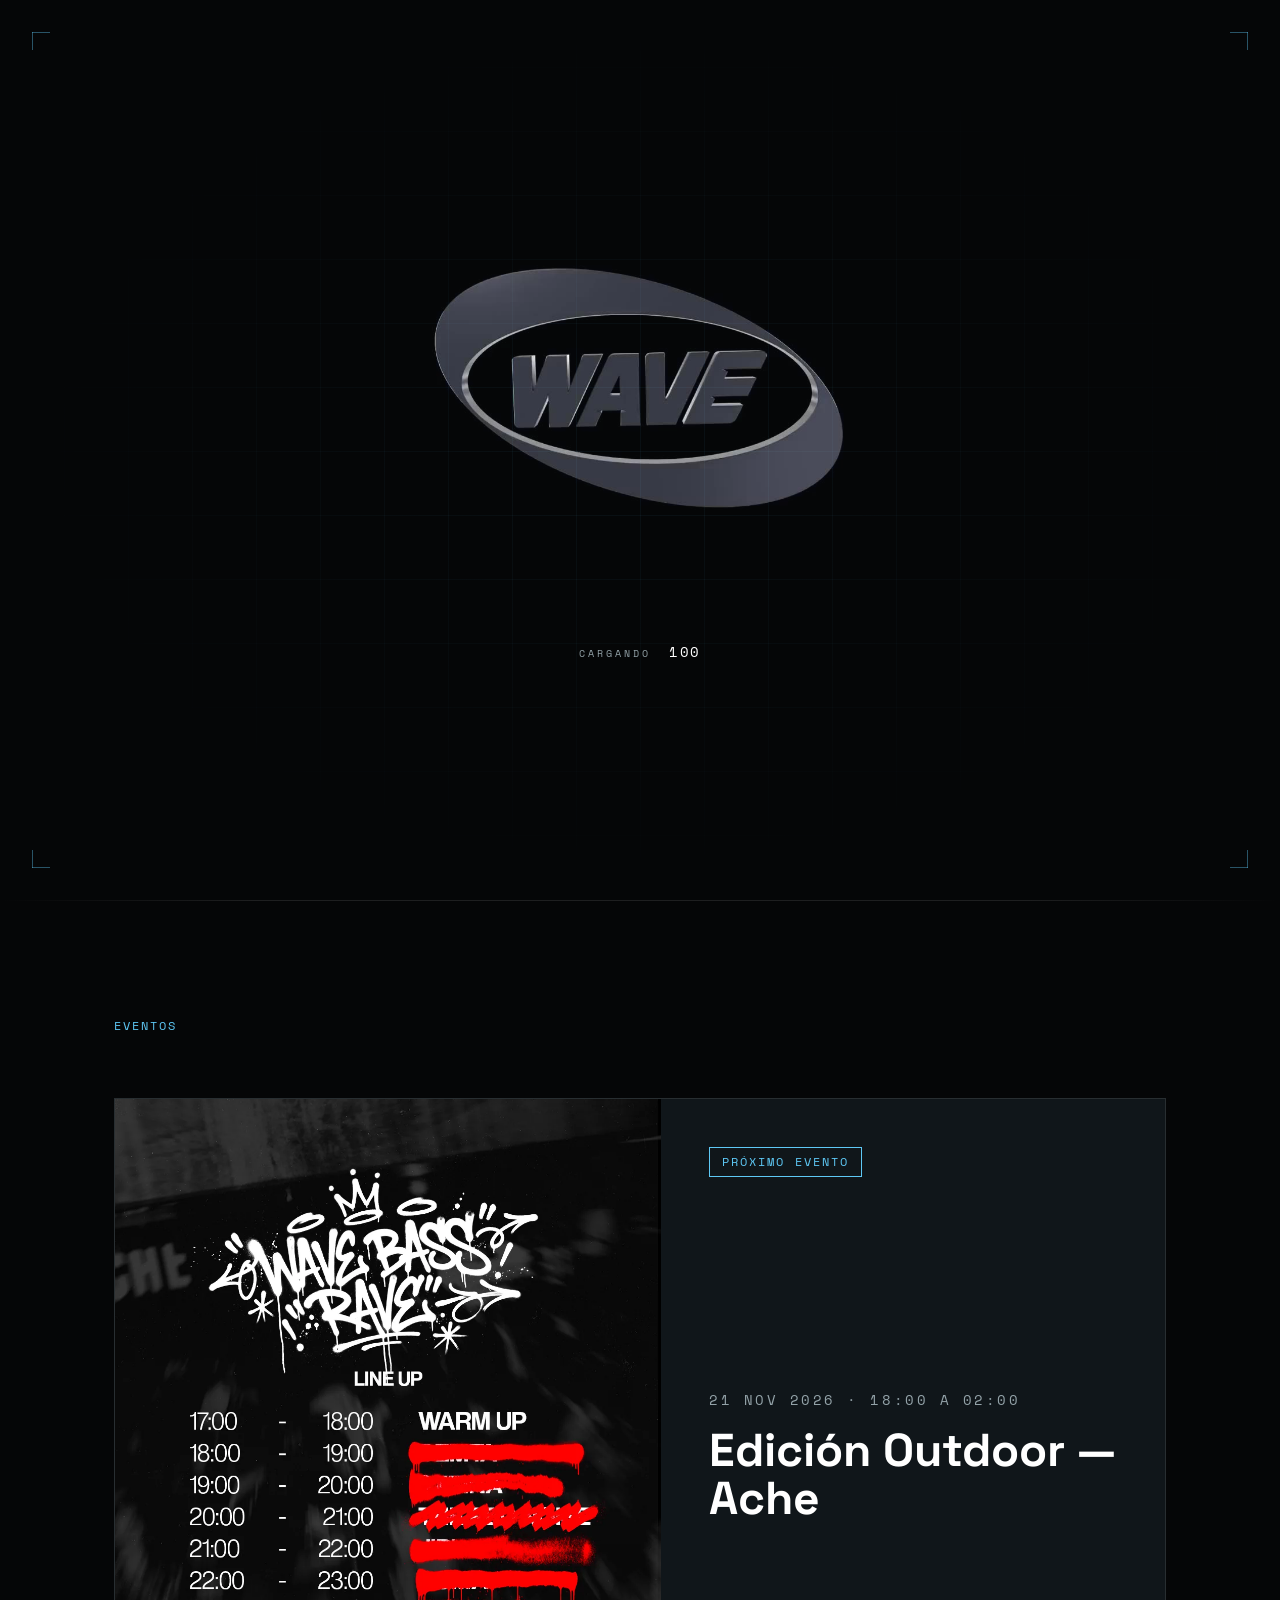
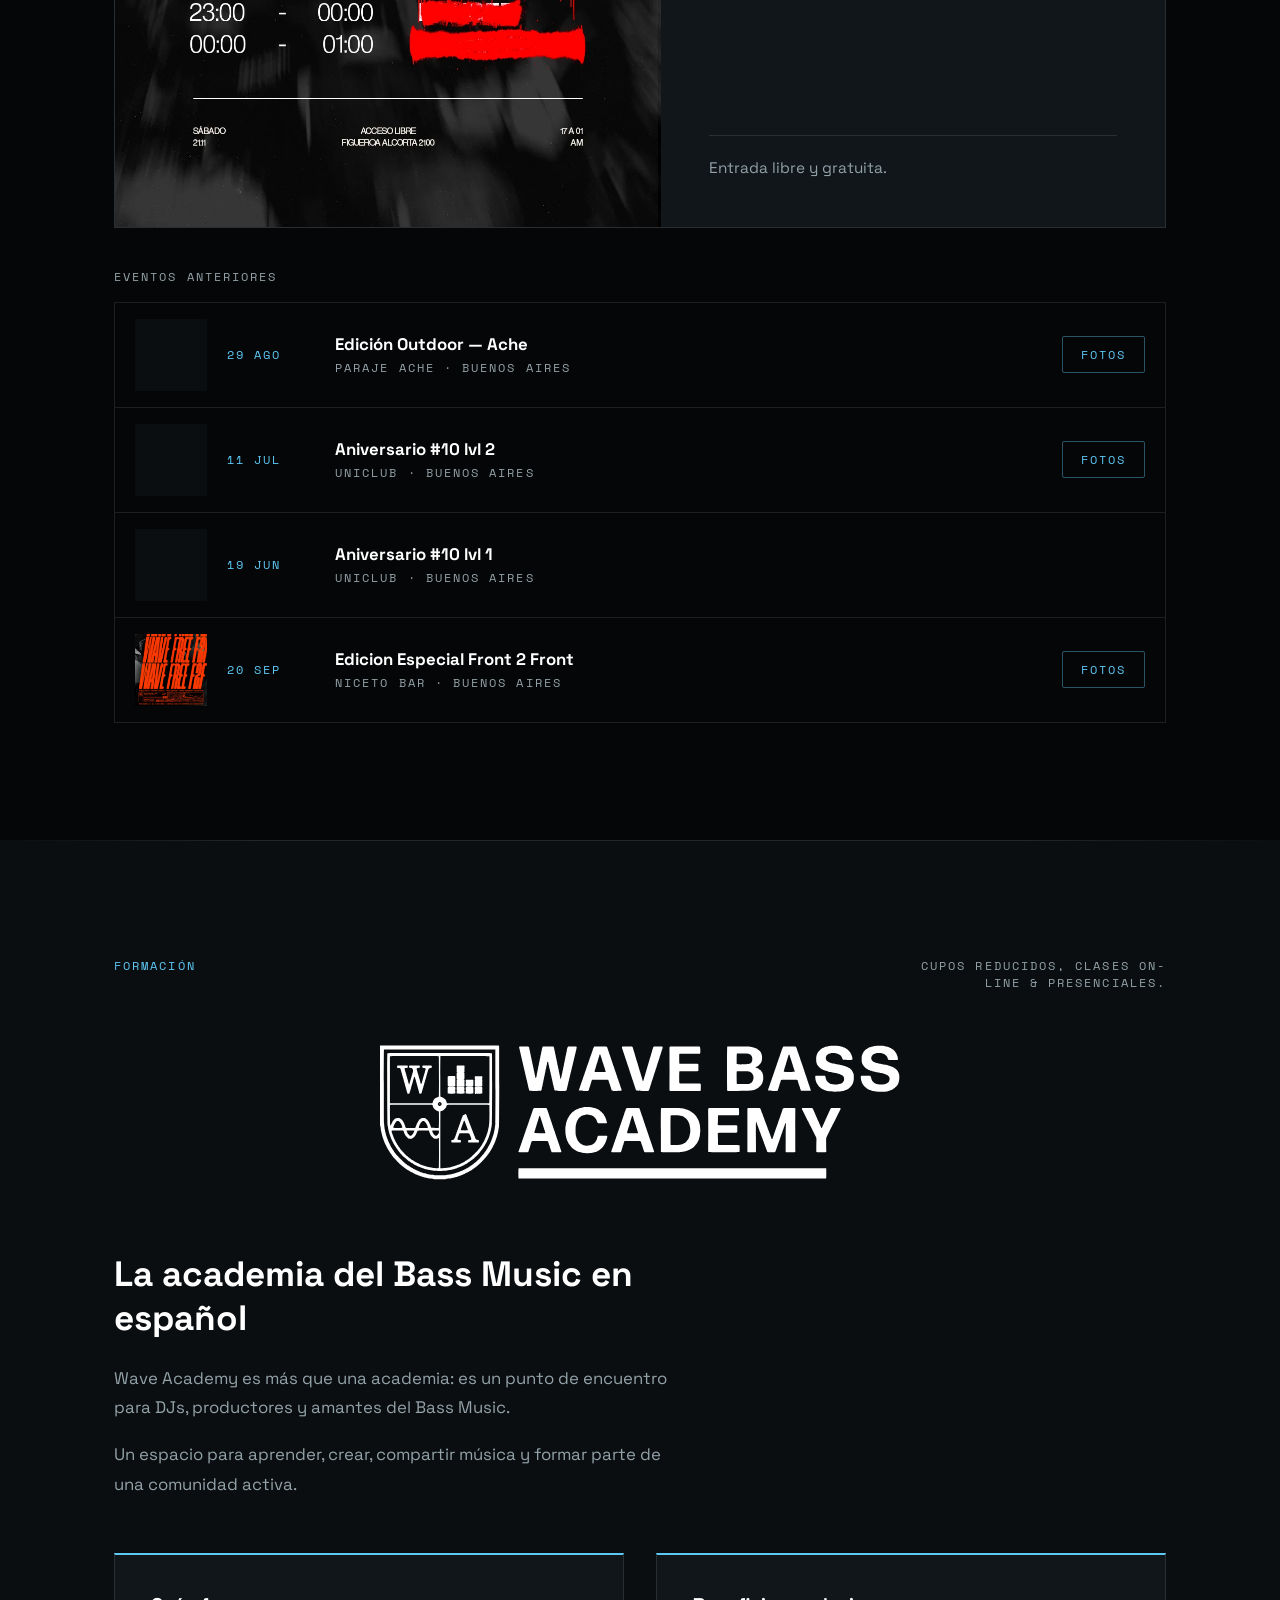
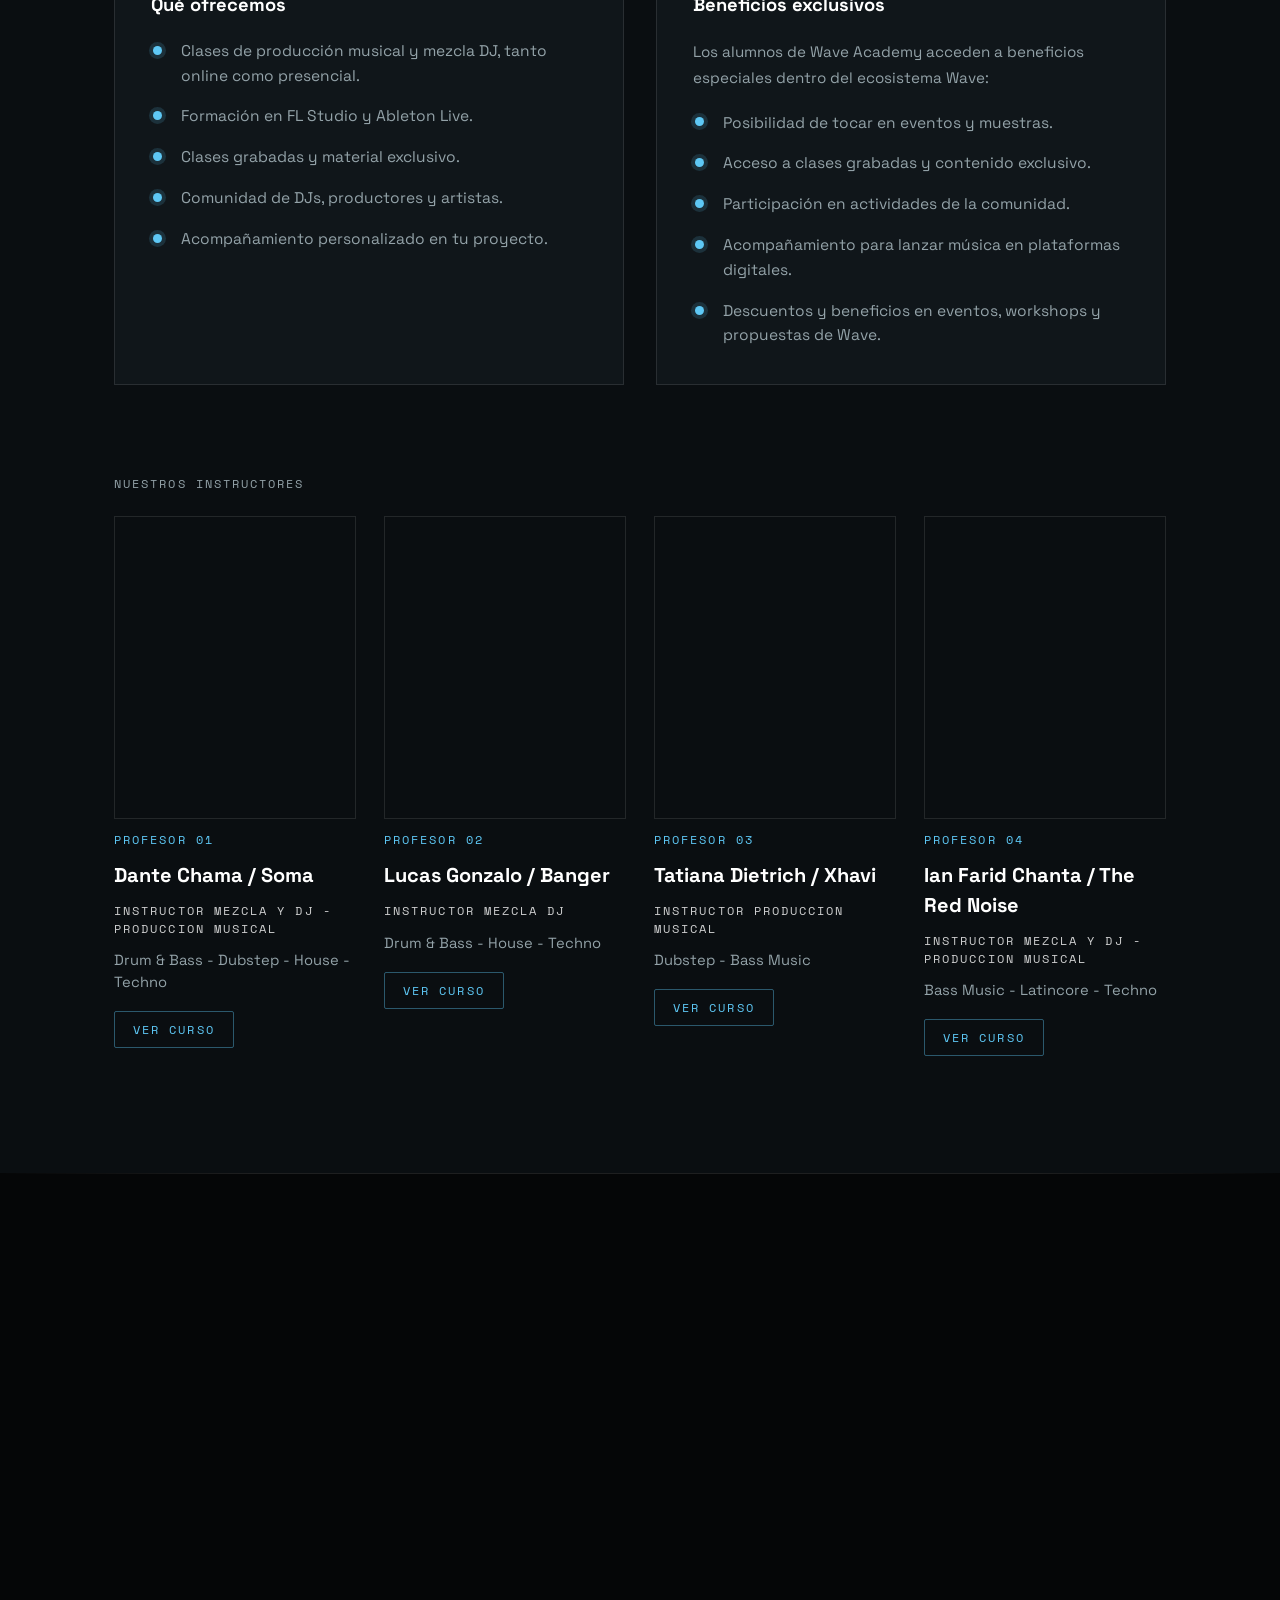
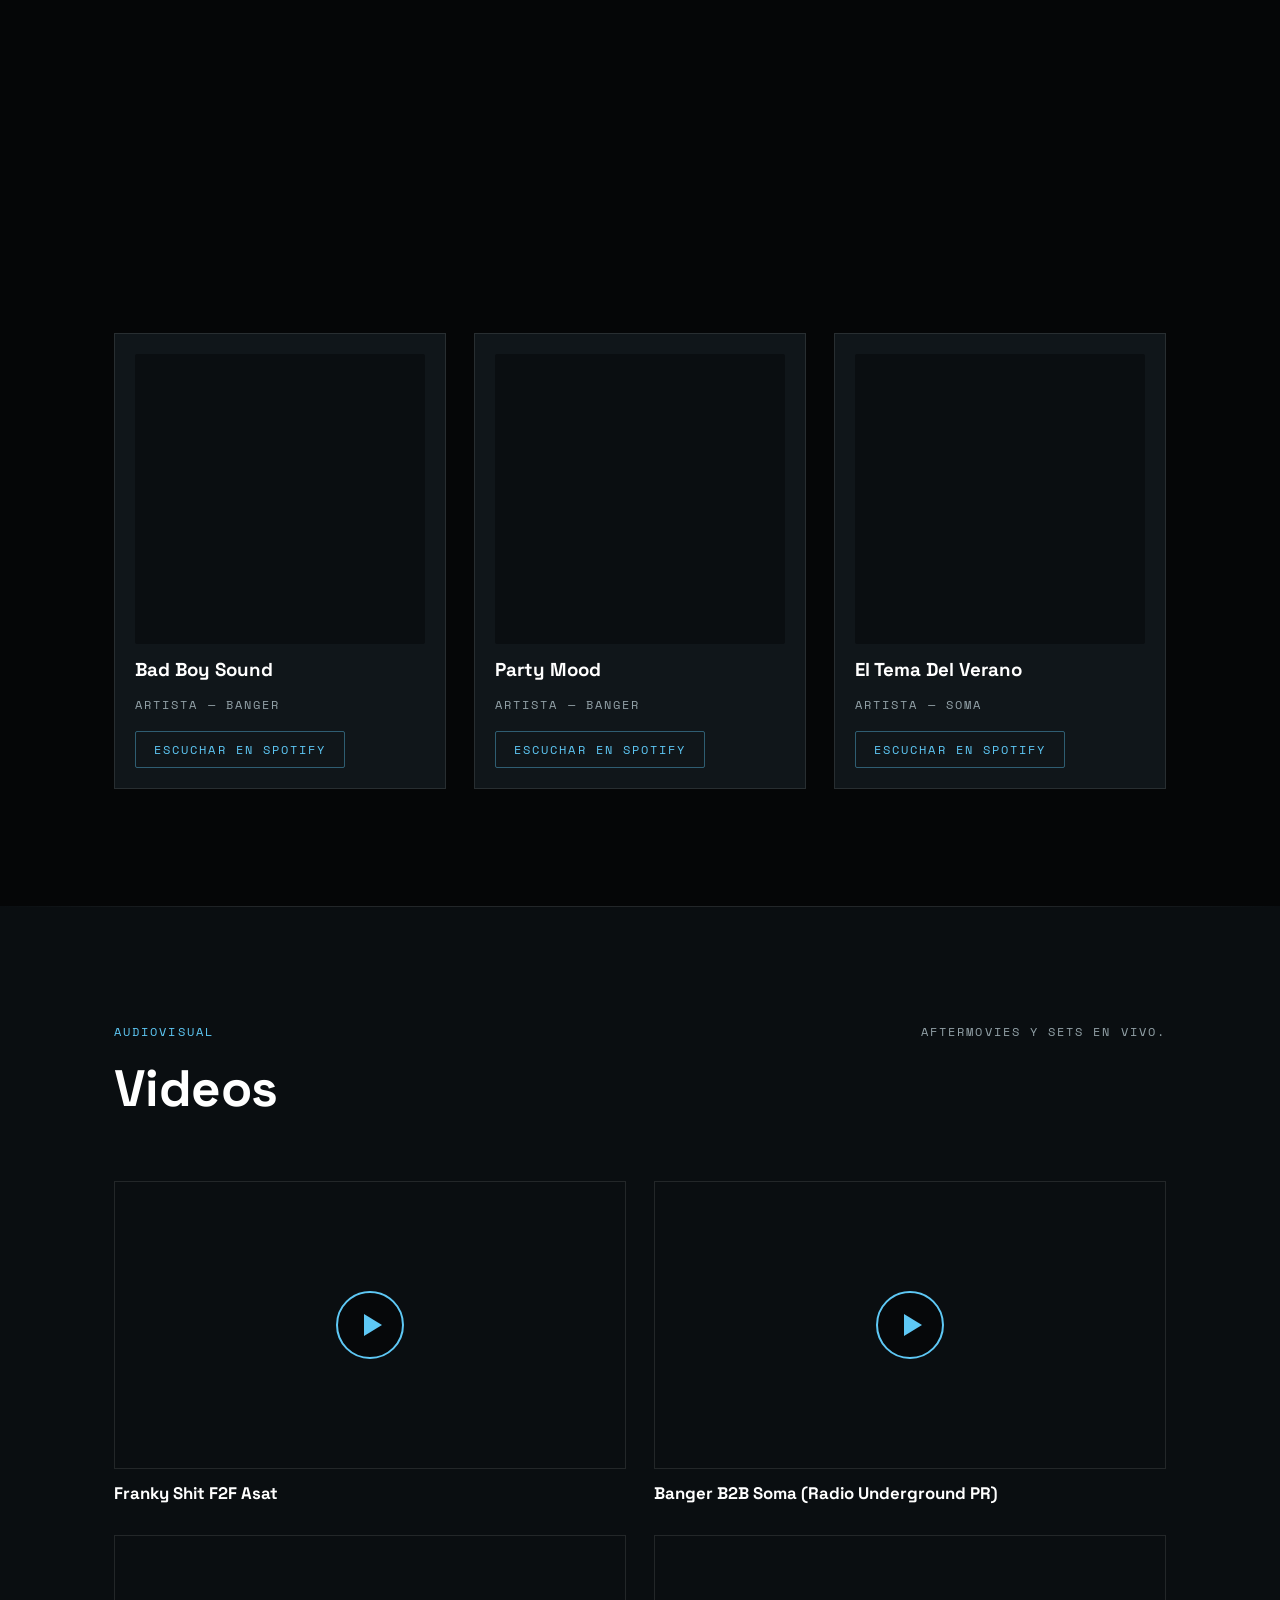
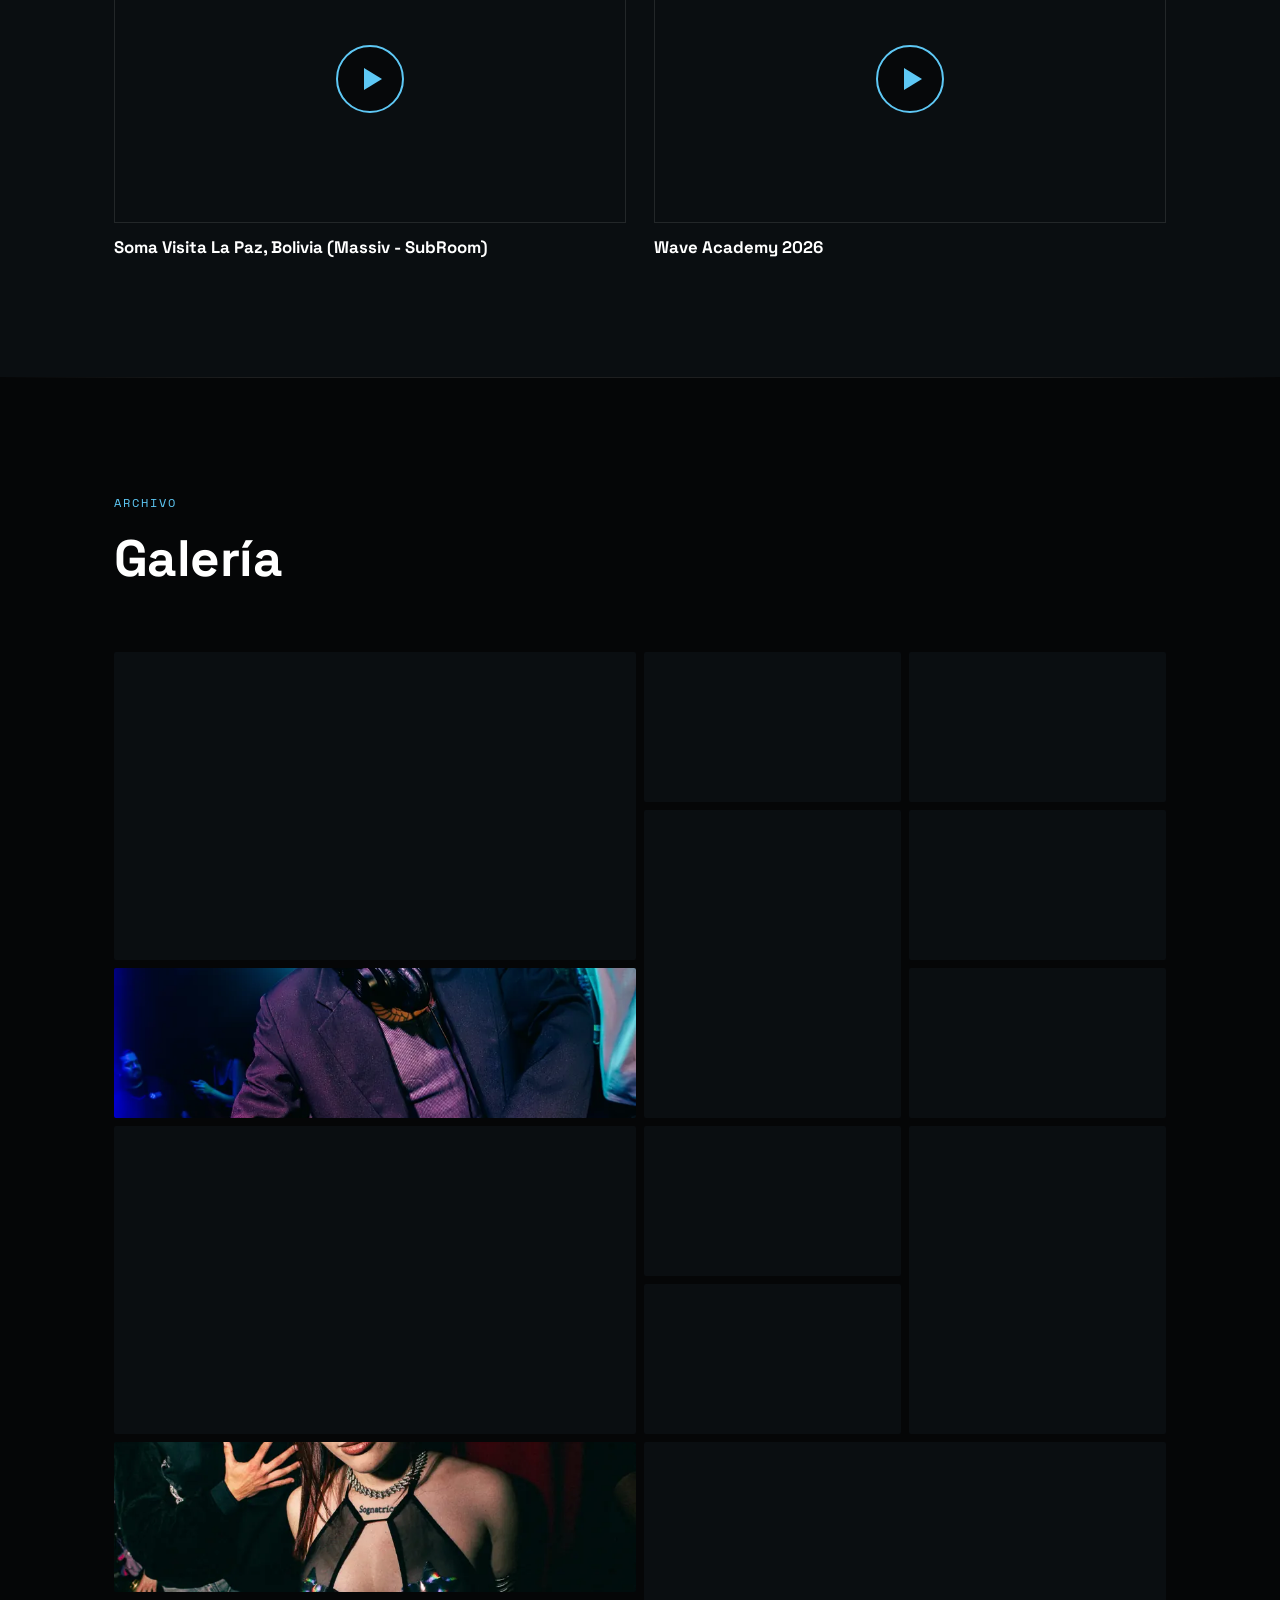
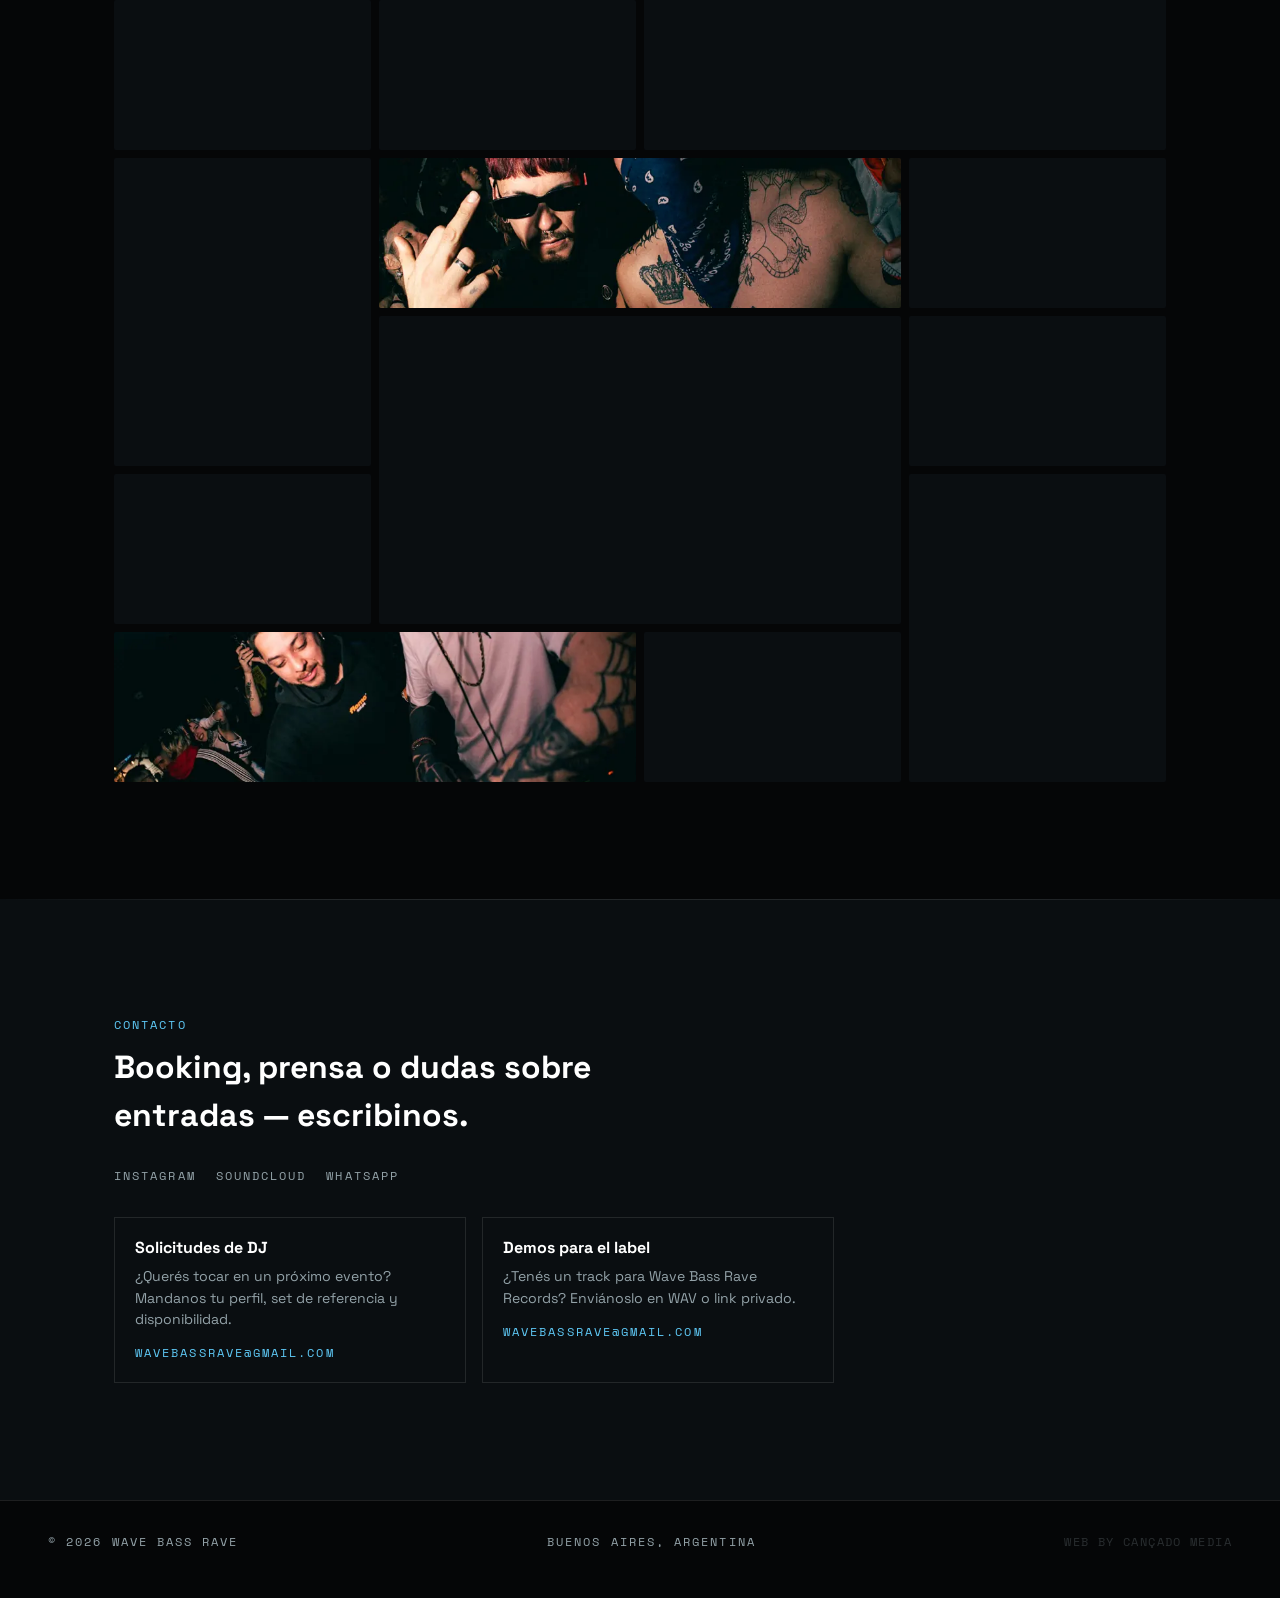
==== commit cd76c33e: "pantalla de carga con logo 3D y anillos" ====
--- a/index.html
+++ b/index.html
@@ -42,17 +42,17 @@
   <meta property="og:locale:alternate" content="en_US">
   <meta property="og:url" content="https://wavebassrave.com/">
   <meta property="og:title" content="Wave Bass Rave | Fiesta de música electrónica en Buenos Aires">
-  <meta property="og:description" content="Bass music culture desde 2016. Raves indoor y outdoor, academia de DJ y producción, y sello discográfico en Buenos Aires.">
-  <meta property="og:image" content="https://wavebassrave.com/Multimedia/WAVE-EN-ACHE.jpg">
+  <meta property="og:description" content="Cierre 2026: sábado 21 de noviembre, de 18 a 02 h, en Ache Paraje, Buenos Aires. Entrada libre y gratuita.">
+  <meta property="og:image" content="https://wavebassrave.com/Multimedia/og-wave-cierre-2026.jpg">
   <meta property="og:image:width" content="1200">
   <meta property="og:image:height" content="630">
-  <meta property="og:image:alt" content="Flyer de Wave Bass Rave — Edición Outdoor en Ache">
+  <meta property="og:image:alt" content="Flyer de Wave Bass Rave — Cierre 2026 en Ache Paraje">
 
   <!-- Twitter Card -->
   <meta name="twitter:card" content="summary_large_image">
   <meta name="twitter:title" content="Wave Bass Rave | Fiesta de música electrónica en Buenos Aires">
-  <meta name="twitter:description" content="Bass music culture desde 2016. Raves indoor y outdoor, academia de DJ y producción, y sello discográfico en Buenos Aires.">
-  <meta name="twitter:image" content="https://wavebassrave.com/Multimedia/WAVE-EN-ACHE.jpg">
+  <meta name="twitter:description" content="Cierre 2026: sábado 21 de noviembre, de 18 a 02 h, en Ache Paraje, Buenos Aires. Entrada libre y gratuita.">
+  <meta name="twitter:image" content="https://wavebassrave.com/Multimedia/og-wave-cierre-2026.jpg">
 
   <!-- El navegador escala el favicon a 32x32: conviene una imagen
        cuadrada, con fondo sólido y sin texto, para que se lea. -->
@@ -108,19 +108,27 @@
       },
       {
         "@type": "MusicEvent",
-        "name": "Wave Bass Rave — Edición Outdoor en Ache",
-        "startDate": "2026-08-29T16:00:00-03:00",
-        "endDate": "2026-08-30T01:00:00-03:00",
+        "name": "Wave Bass Rave — Cierre 2026, Edición Outdoor en Ache",
+        "startDate": "2026-11-21T18:00:00-03:00",
+        "endDate": "2026-11-22T02:00:00-03:00",
         "eventStatus": "https://schema.org/EventScheduled",
         "eventAttendanceMode": "https://schema.org/OfflineEventAttendanceMode",
-        "image": "https://wavebassrave.com/Multimedia/WAVE-EN-ACHE.jpg",
-        "description": "Edición outdoor de Wave Bass Rave en Paraje Ache: drum and bass, dubstep, house y techno.",
+        "image": "https://wavebassrave.com/Multimedia/og-wave-cierre-2026.jpg",
+        "description": "Cierre 2026 de Wave Bass Rave en Paraje Ache: dubstep, drum and bass, riddim y bass house. Entrada libre y gratuita.",
+        "isAccessibleForFree": true,
+        "offers": {
+          "@type": "Offer",
+          "price": "0",
+          "priceCurrency": "ARS",
+          "availability": "https://schema.org/InStock",
+          "url": "https://wavebassrave.com/"
+        },
         "location": {
           "@type": "Place",
           "name": "Paraje Ache",
           "address": {
             "@type": "PostalAddress",
-            "streetAddress": "Av. Pres. Figueroa Alcorta 2170",
+            "streetAddress": "Av. Pres. Figueroa Alcorta 2100",
             "addressLocality": "Buenos Aires",
             "addressCountry": "AR"
           }
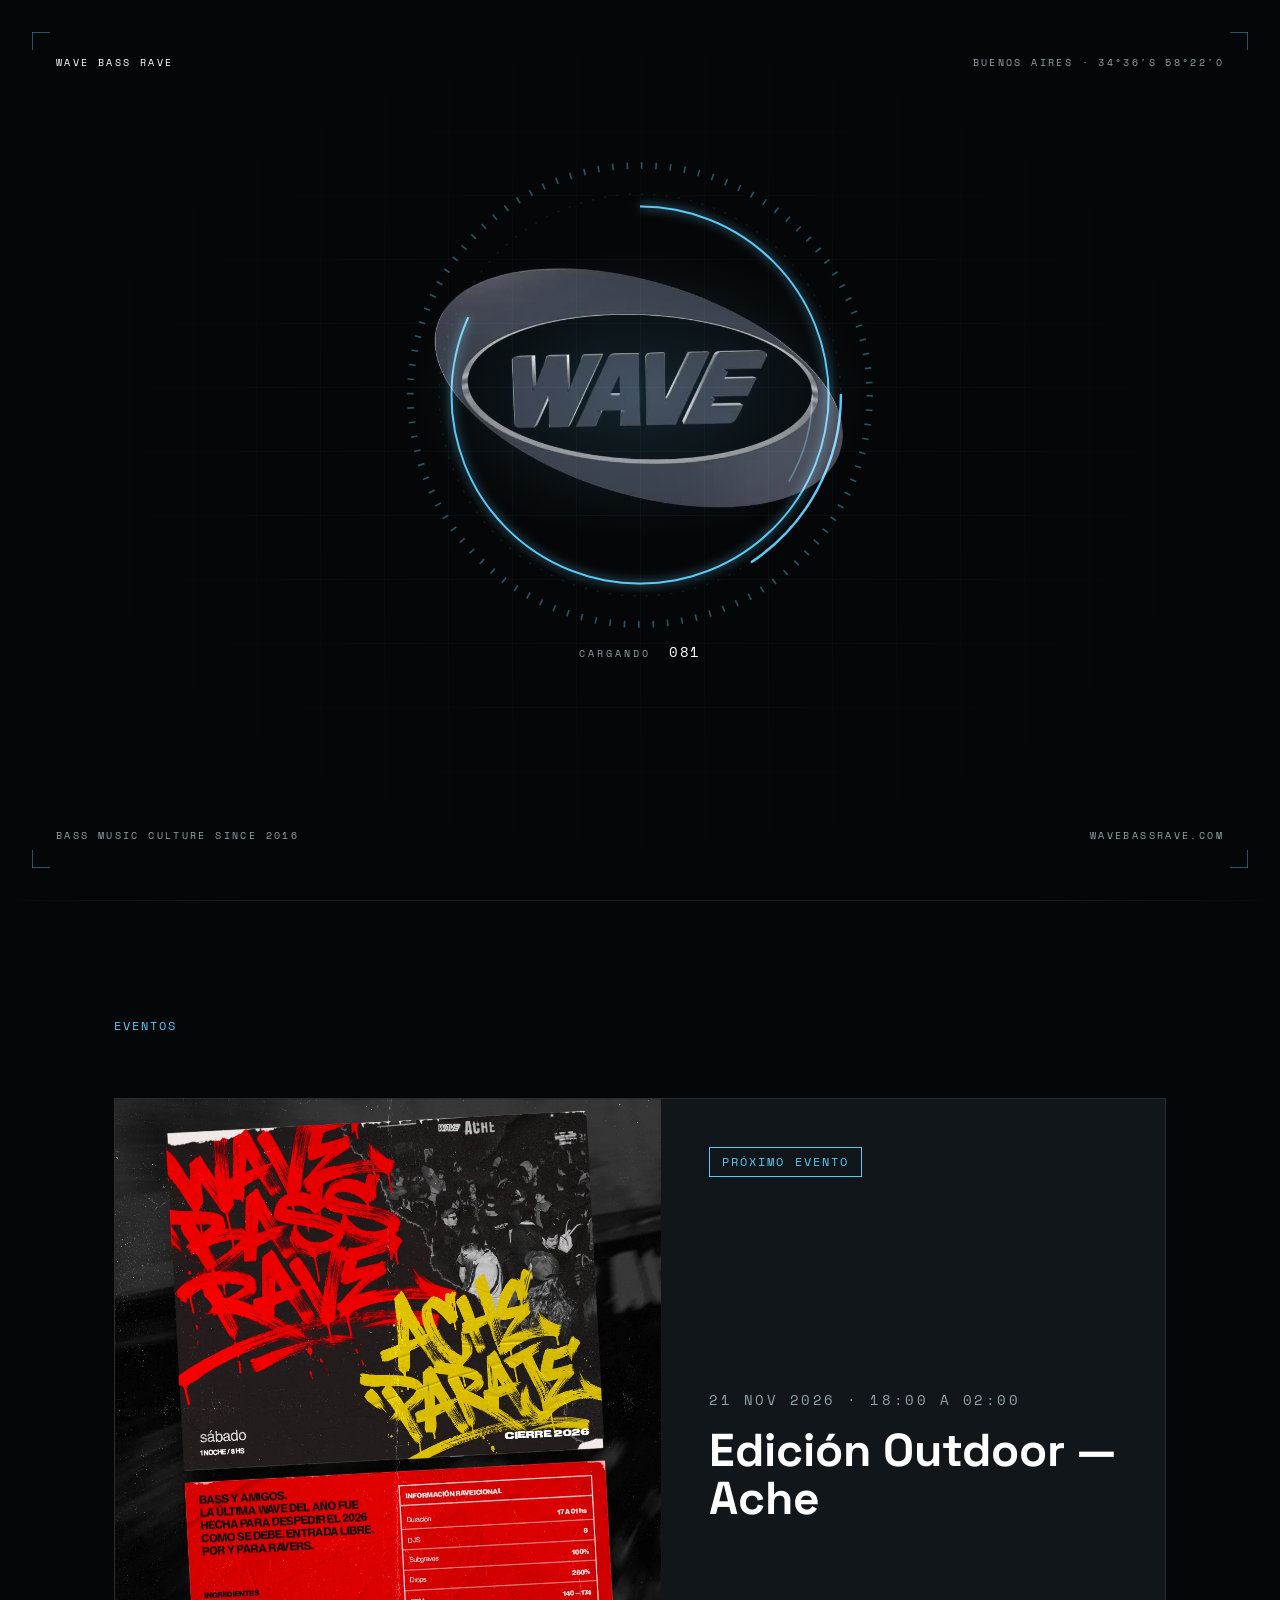
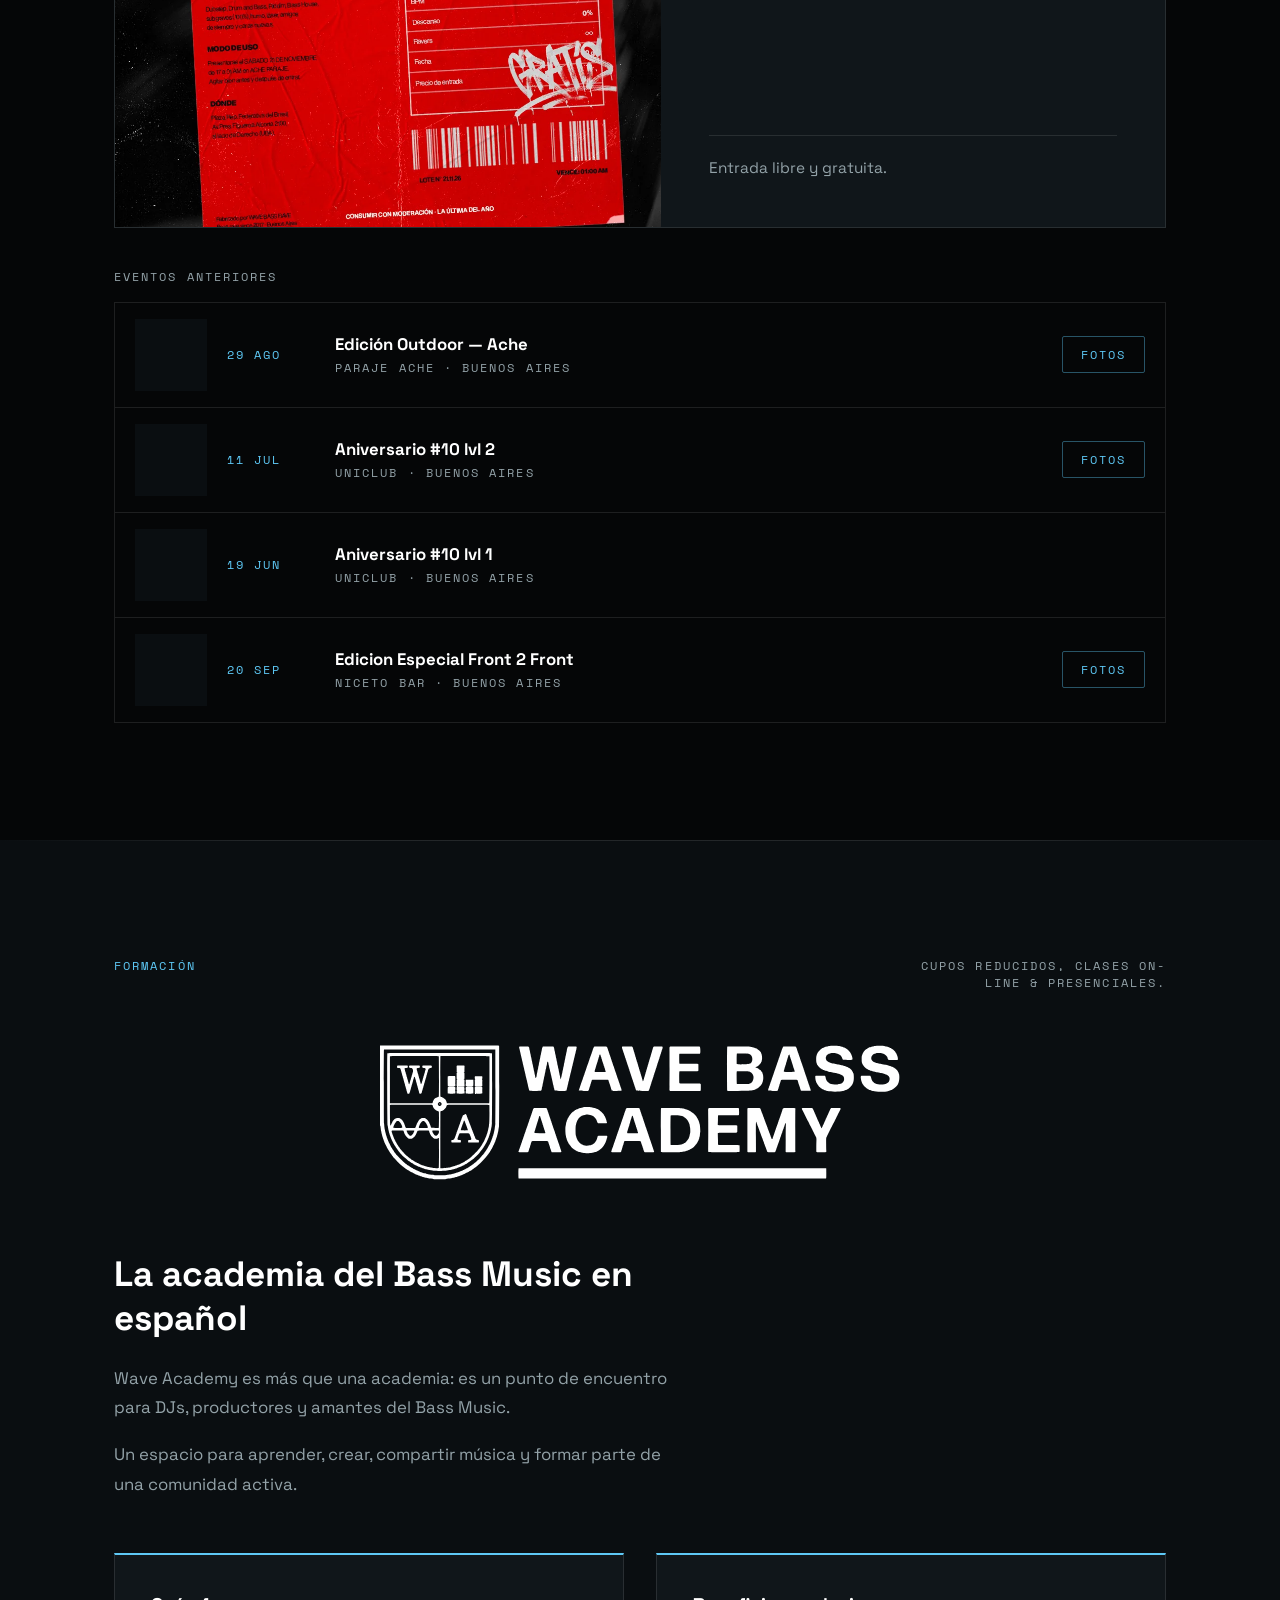
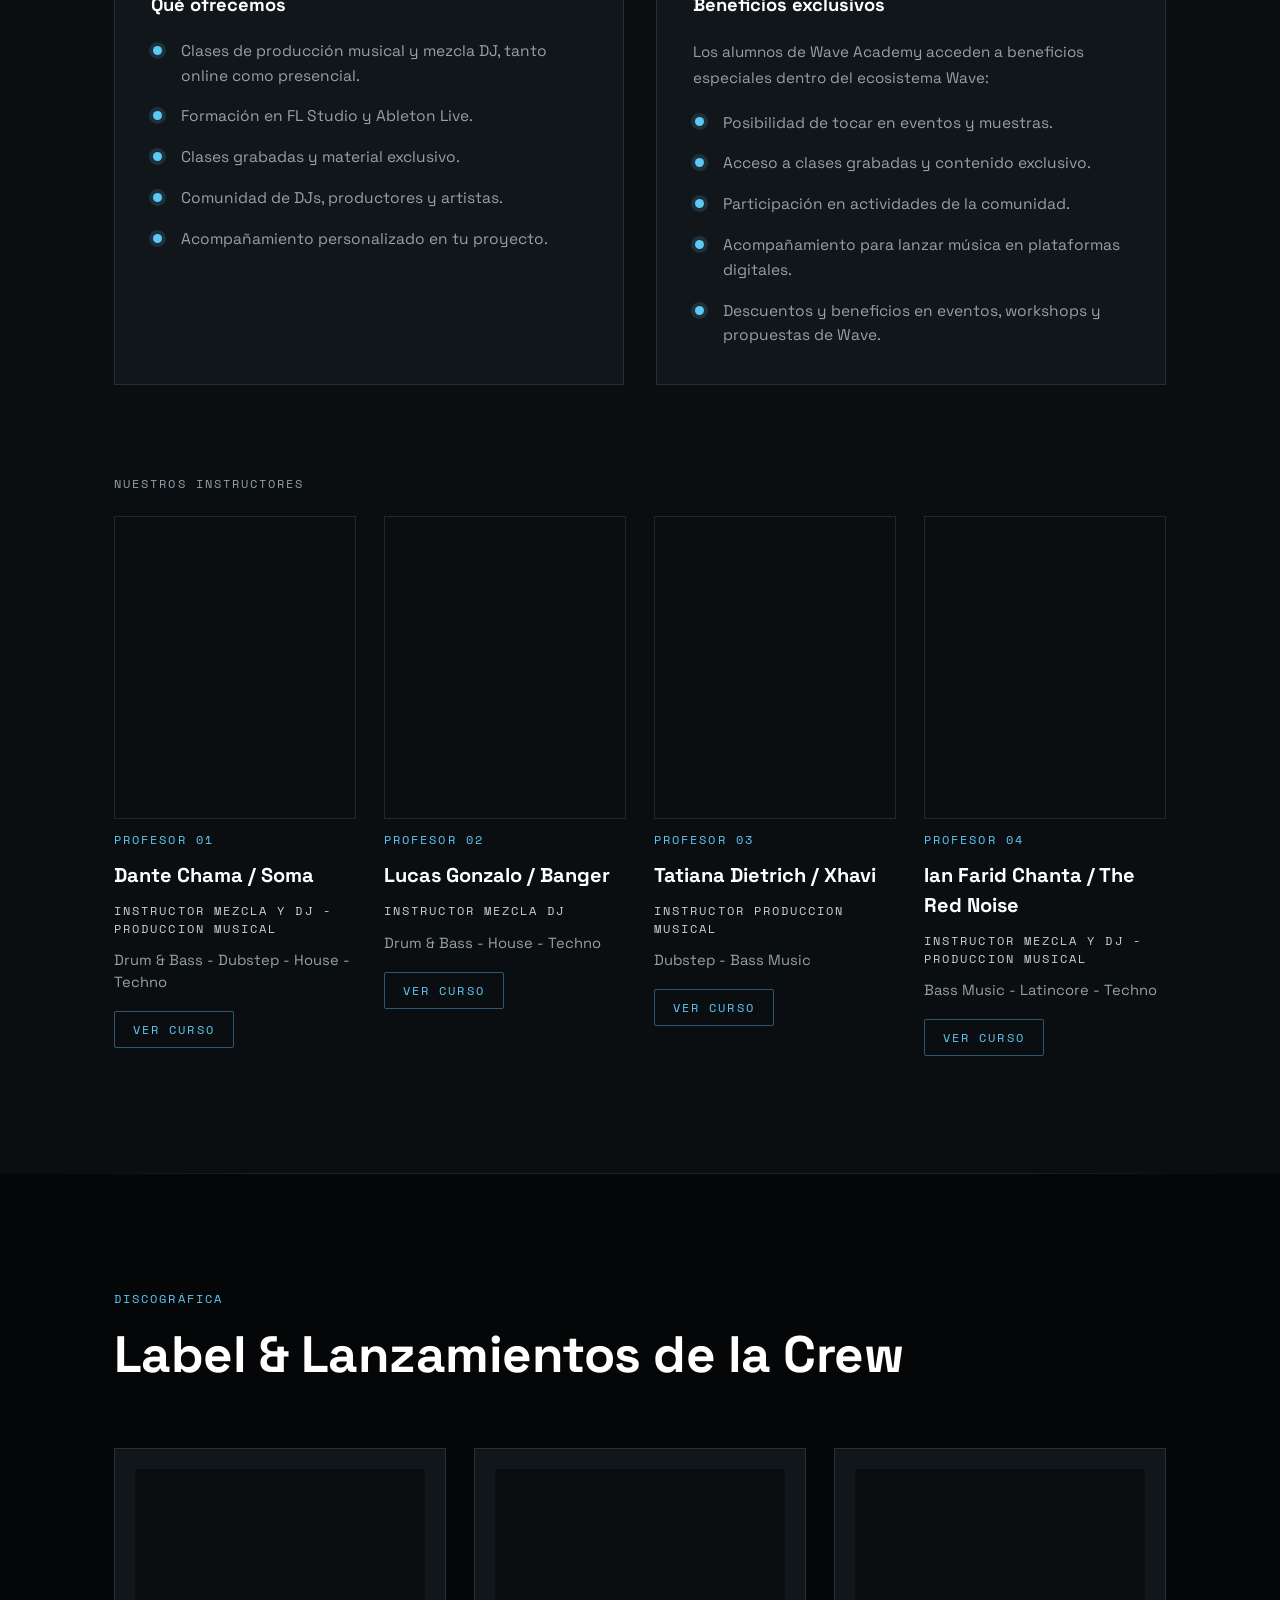
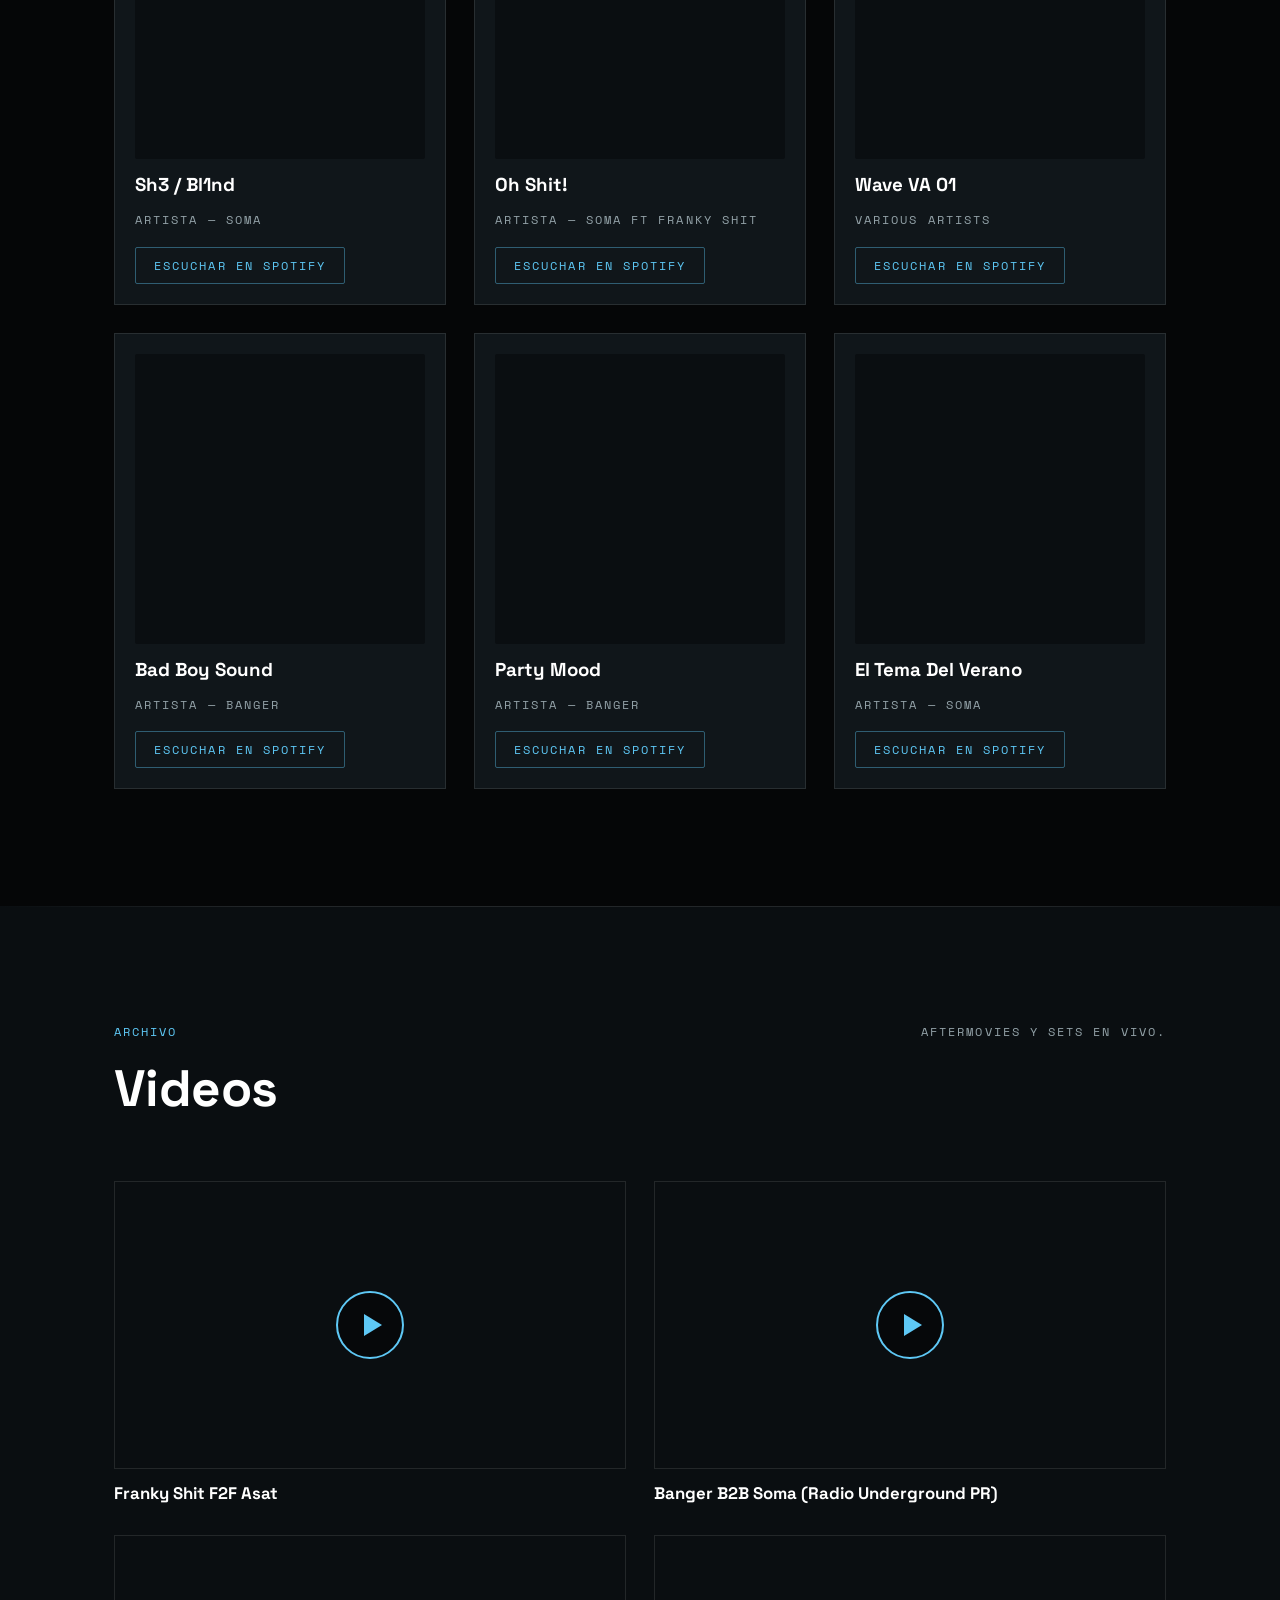
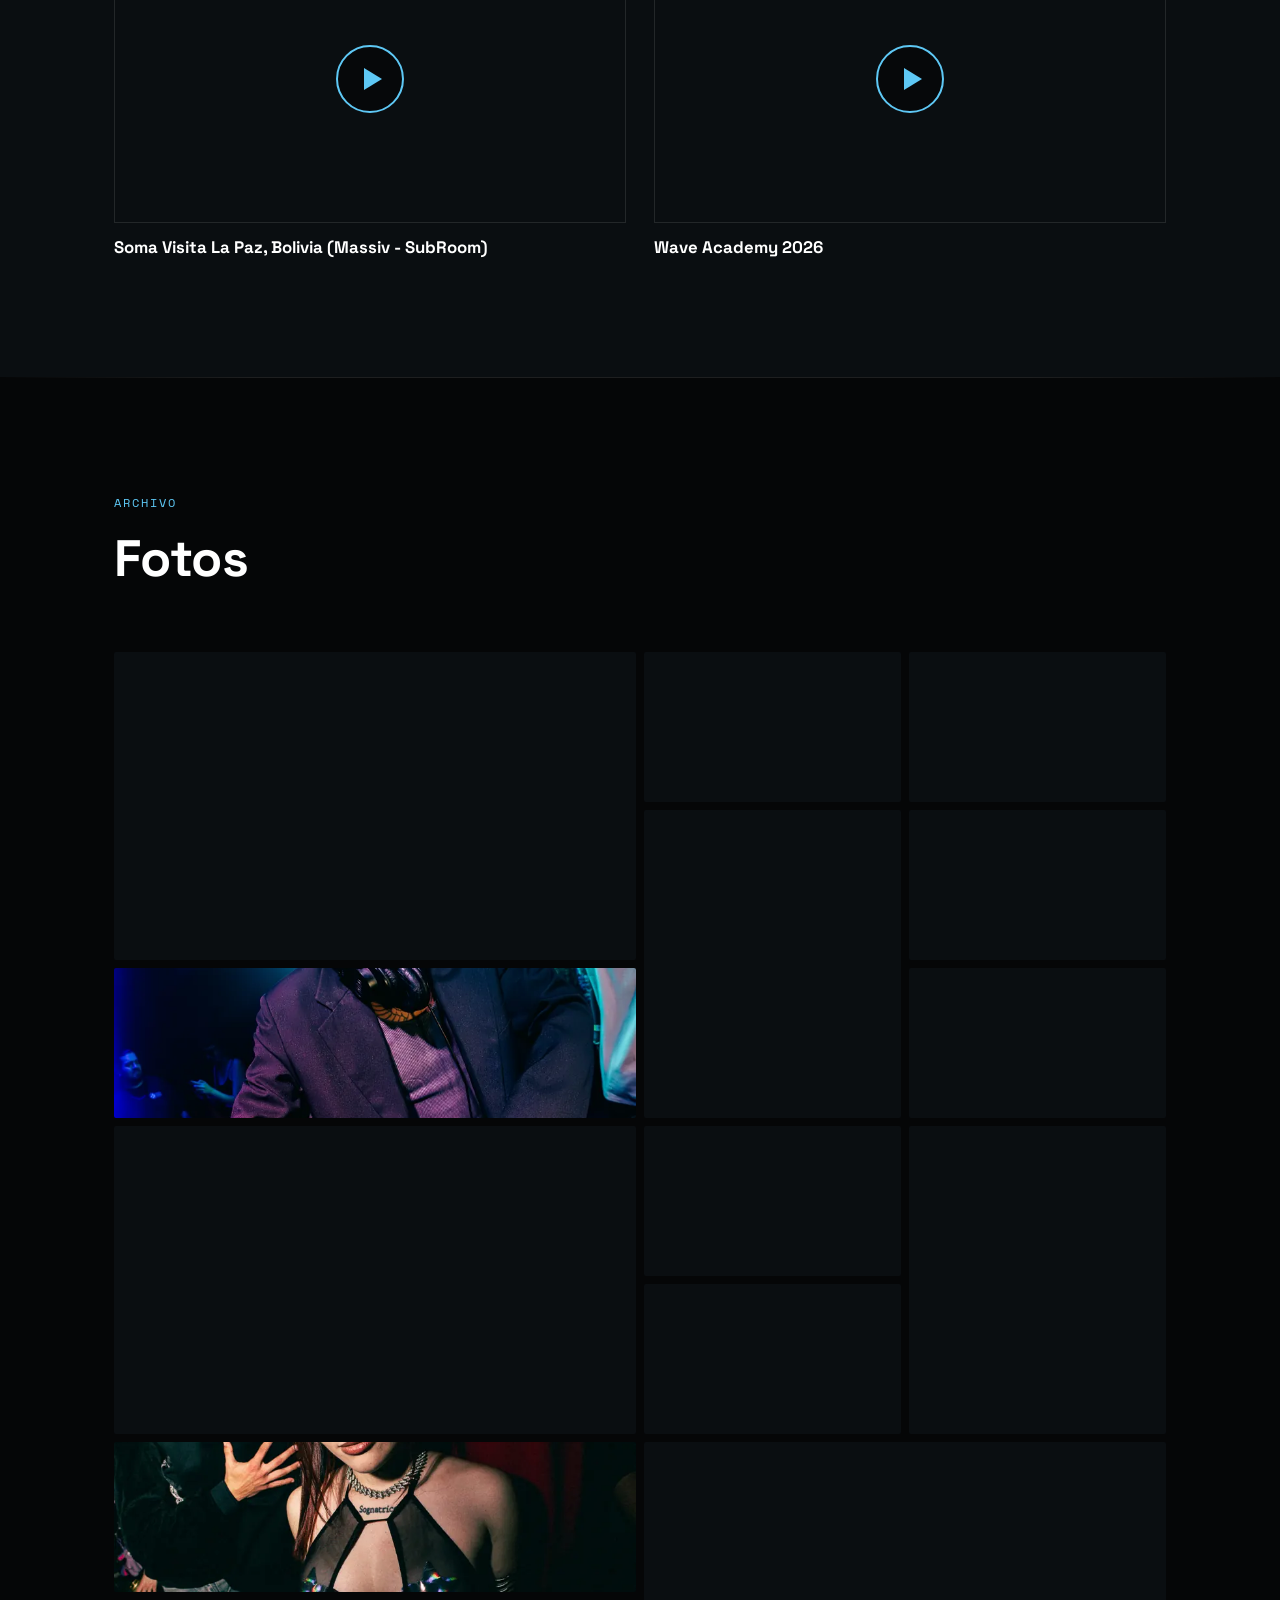
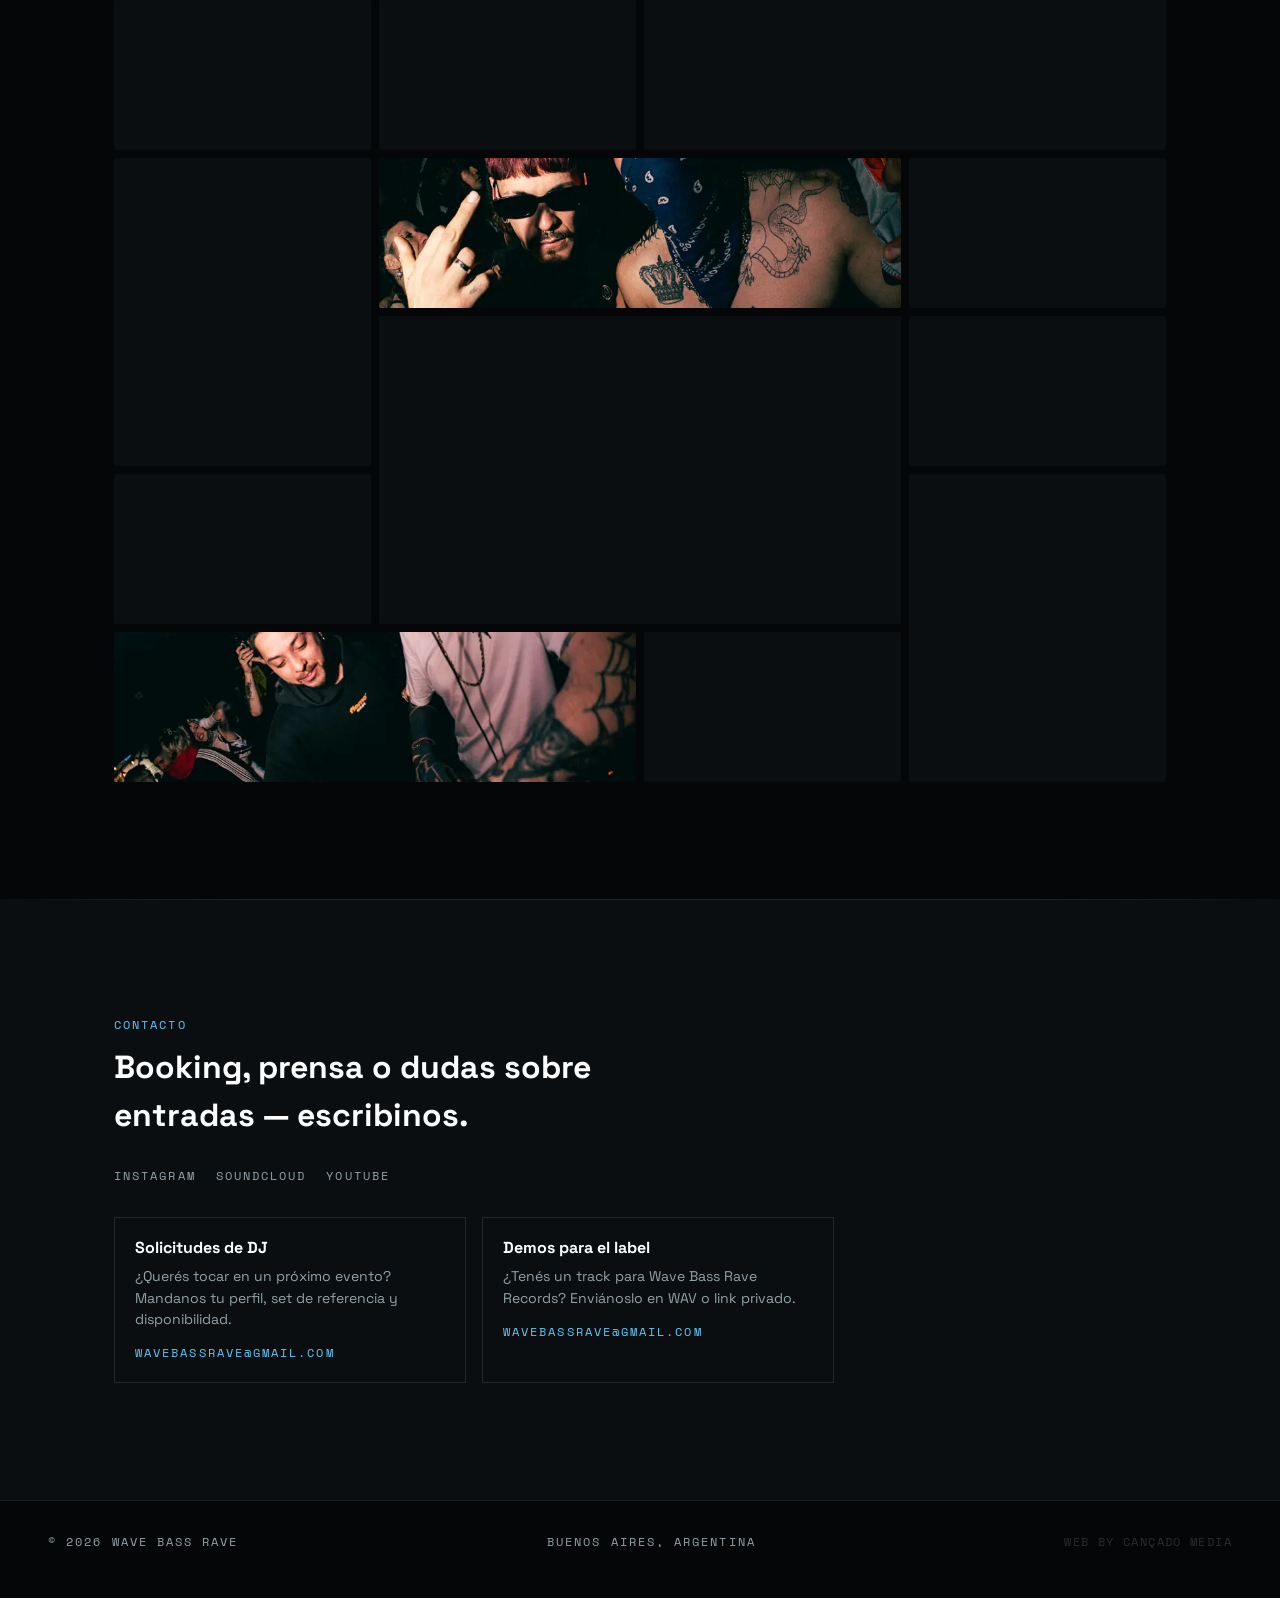
==== commit 0a553c74: "pantalla de carga con logo 3D y anillos" ====
--- a/index.html
+++ b/index.html
@@ -206,7 +206,7 @@
     <li><a href="#academia" data-en="Academy">Academia</a></li>
     <li><a href="#label"    data-en="Label">Label</a></li>
     <li><a href="#videos"   data-en="Videos">Videos</a></li>
-    <li><a href="#galeria"  data-en="Gallery">Galería</a></li>
+    <li><a href="#galeria"  data-en="Gallery">Fotos</a></li>
     <li><a href="#contacto" data-en="Contact">Contacto</a></li>
   </ul>
 
@@ -499,26 +499,12 @@
   </section>
 
 
-  <!--
-    Videos de YouTube con carga diferida.
-
-    Cada tarjeta guarda el id del video en data-video y muestra la
-    miniatura que YouTube sirve públicamente. El reproductor recién
-    se inserta al hacer clic: un iframe de YouTube arrastra cerca de
-    un megabyte de scripts, y seis de ellos cargando de entrada
-    frenarían la página entera.
-
-    No usa la API de datos de YouTube a propósito: requeriría una
-    clave que en un sitio estático queda expuesta en el código.
-    Para agregar un video, copiar un <article> y cambiar el id (la
-    parte final de la URL, después de v=) y el título.
-  -->
   <section class="seccion" id="videos">
     <div class="seccion__contenido">
 
       <div class="seccion__encabezado aparece aparece--fijo">
         <div>
-          <p class="seccion__bajada" data-en="Audiovisual">Audiovisual</p>
+          <p class="seccion__bajada" data-en="Audiovisual">Archivo</p>
           <h2 class="seccion__titulo" data-en="Videos">Videos</h2>
         </div>
         <p class="seccion__nota" data-en="Aftermovies and live sets.">Aftermovies y sets en vivo.</p>
@@ -555,7 +541,7 @@
       <div class="seccion__encabezado aparece aparece--fijo">
         <div>
           <p class="seccion__bajada" data-en="Archive">Archivo</p>
-          <h2 class="seccion__titulo" data-en="Gallery">Galería</h2>
+          <h2 class="seccion__titulo" data-en="Gallery">Fotos</h2>
         </div>
       </div>
 
@@ -646,9 +632,9 @@
         <h2 class="contacto__titulo" data-en="Booking, press or ticket questions — write to us.">Booking, prensa o dudas sobre entradas — escribinos.</h2>
 
         <div class="contacto__redes">
-          <a href="RUTA_INSTAGRAM" target="_blank" rel="noopener">Instagram</a>
-          <a href="RUTA_SOUNDCLOUD" target="_blank" rel="noopener">SoundCloud</a>
-          <a href="RUTA_WHATSAPP" target="_blank" rel="noopener">WhatsApp</a>
+          <a href="https://www.instagram.com/wavebassrave" target="_blank" rel="noopener">Instagram</a>
+          <a href="https://soundcloud.com/wavebassrave" target="_blank" rel="noopener">SoundCloud</a>
+          <a href="https://www.youtube.com/@wavebassrave" target="_blank" rel="noopener">Youtube</a>
         </div>
 
         <div class="contacto__vias">
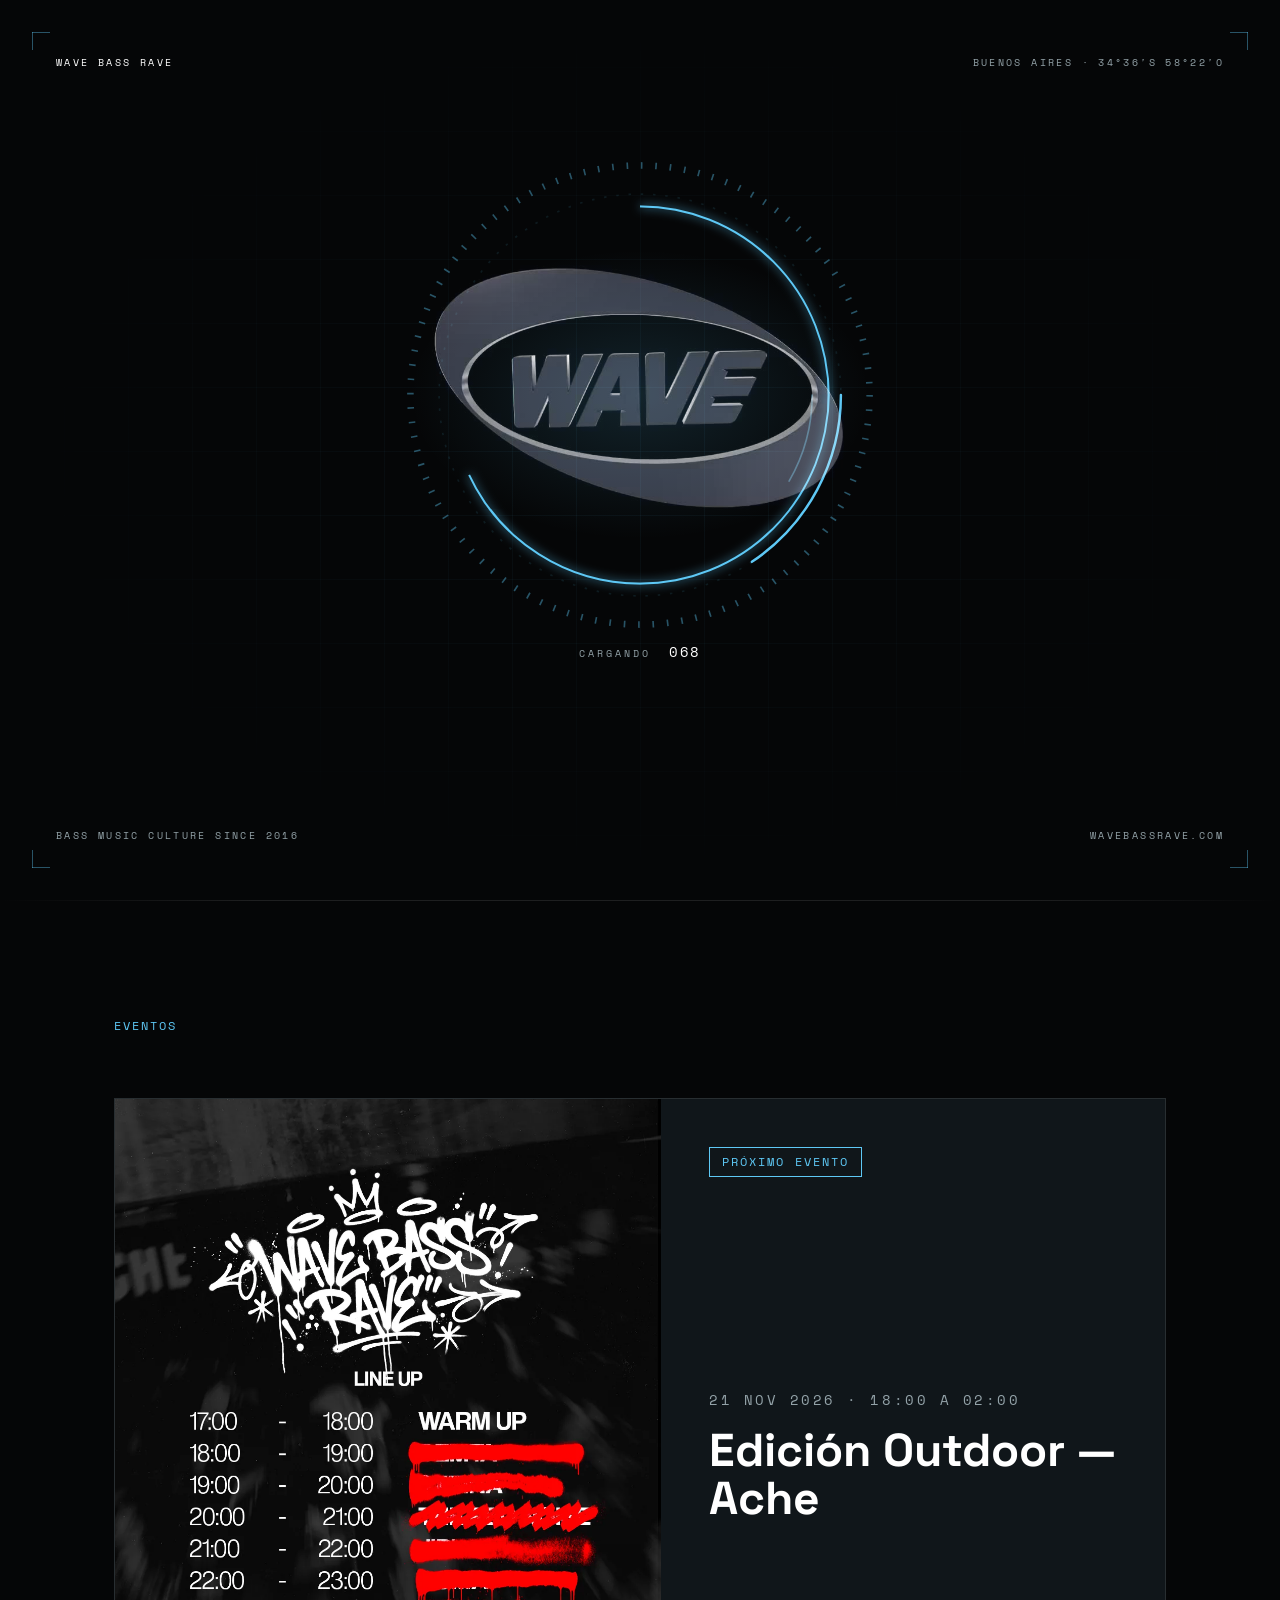
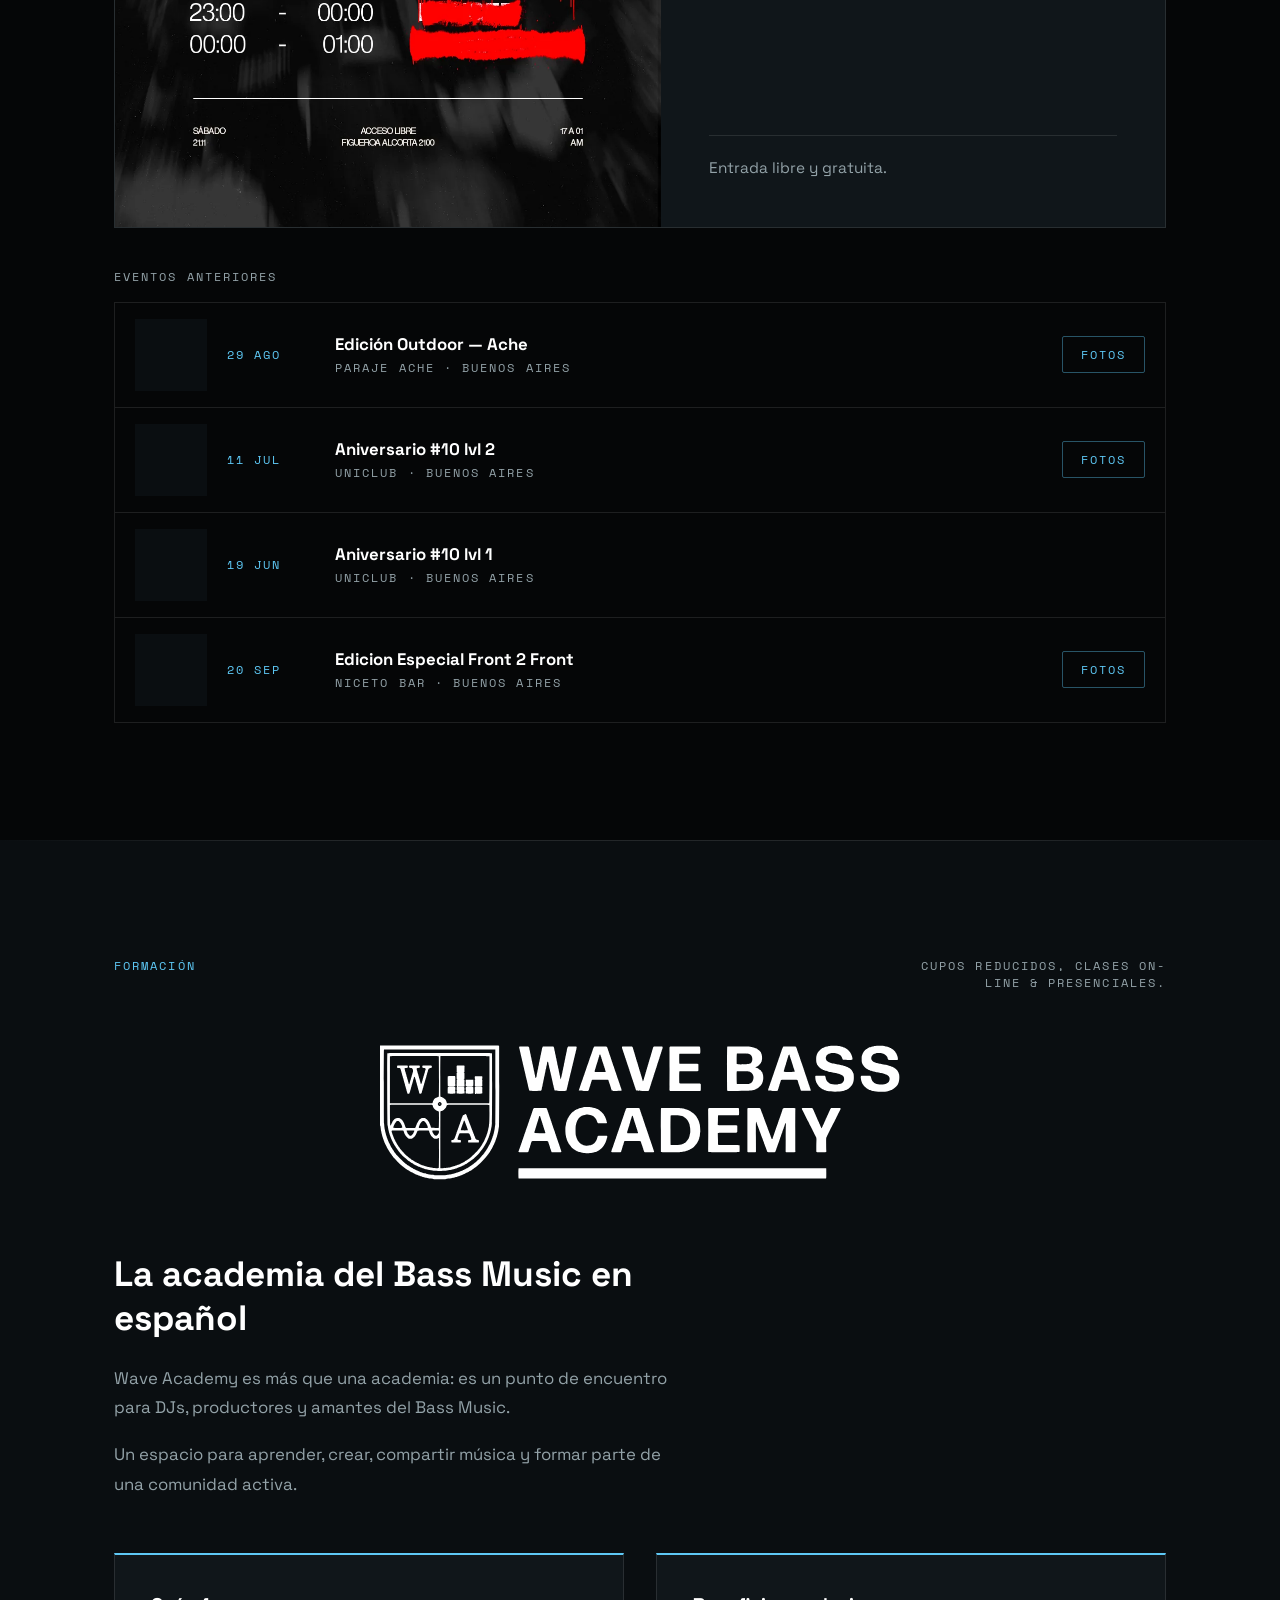
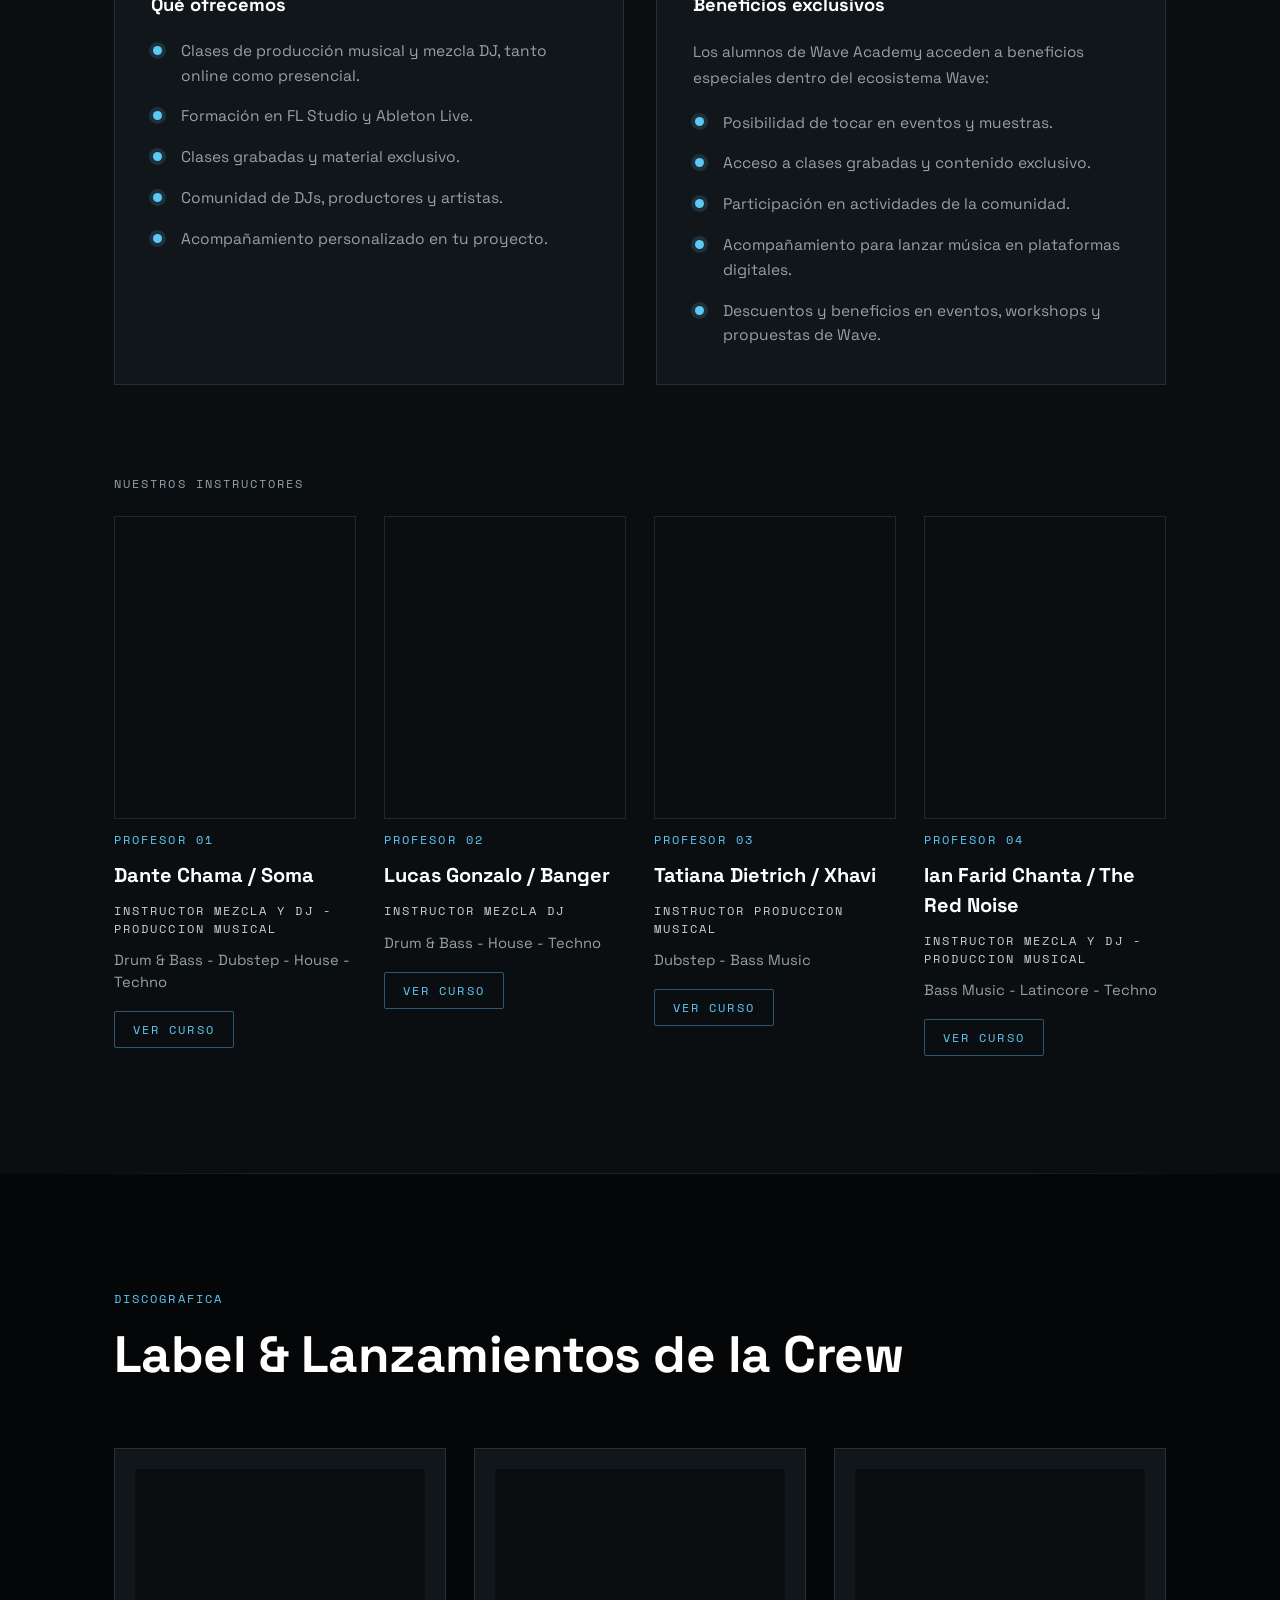
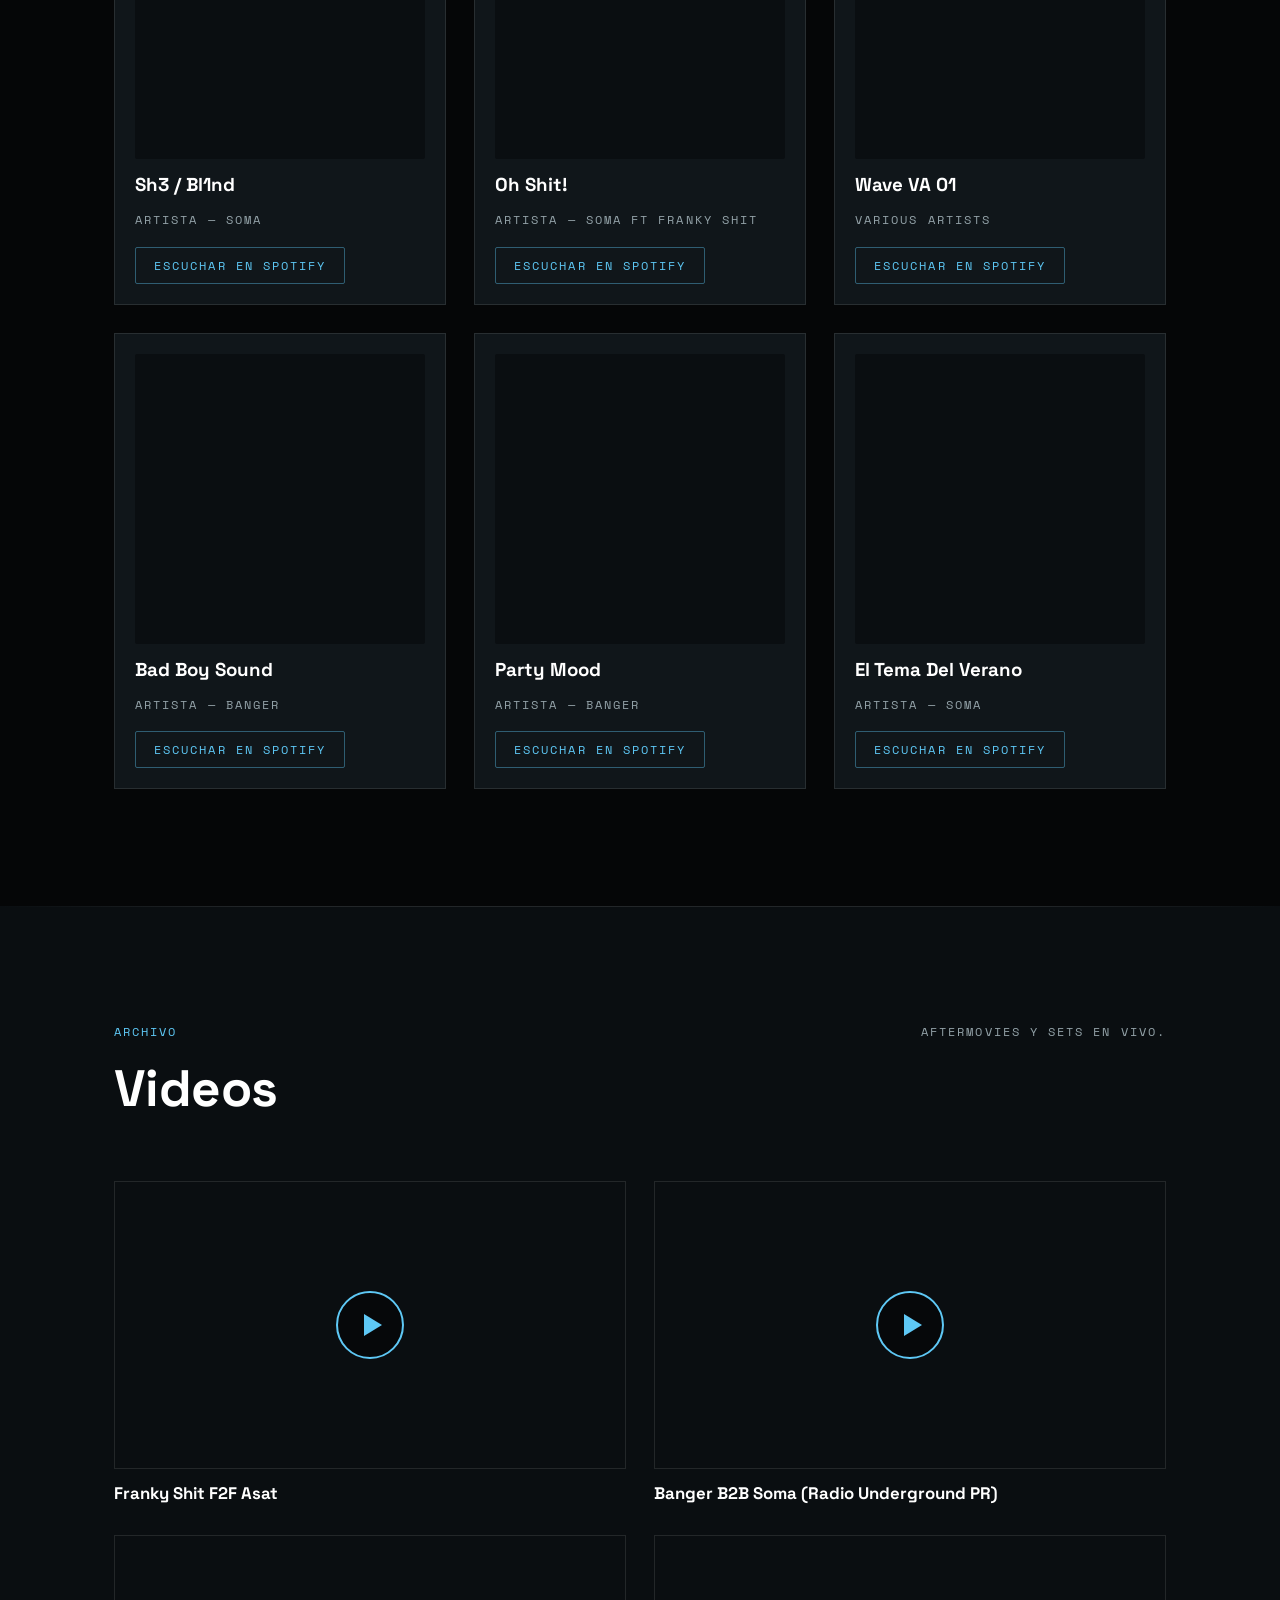
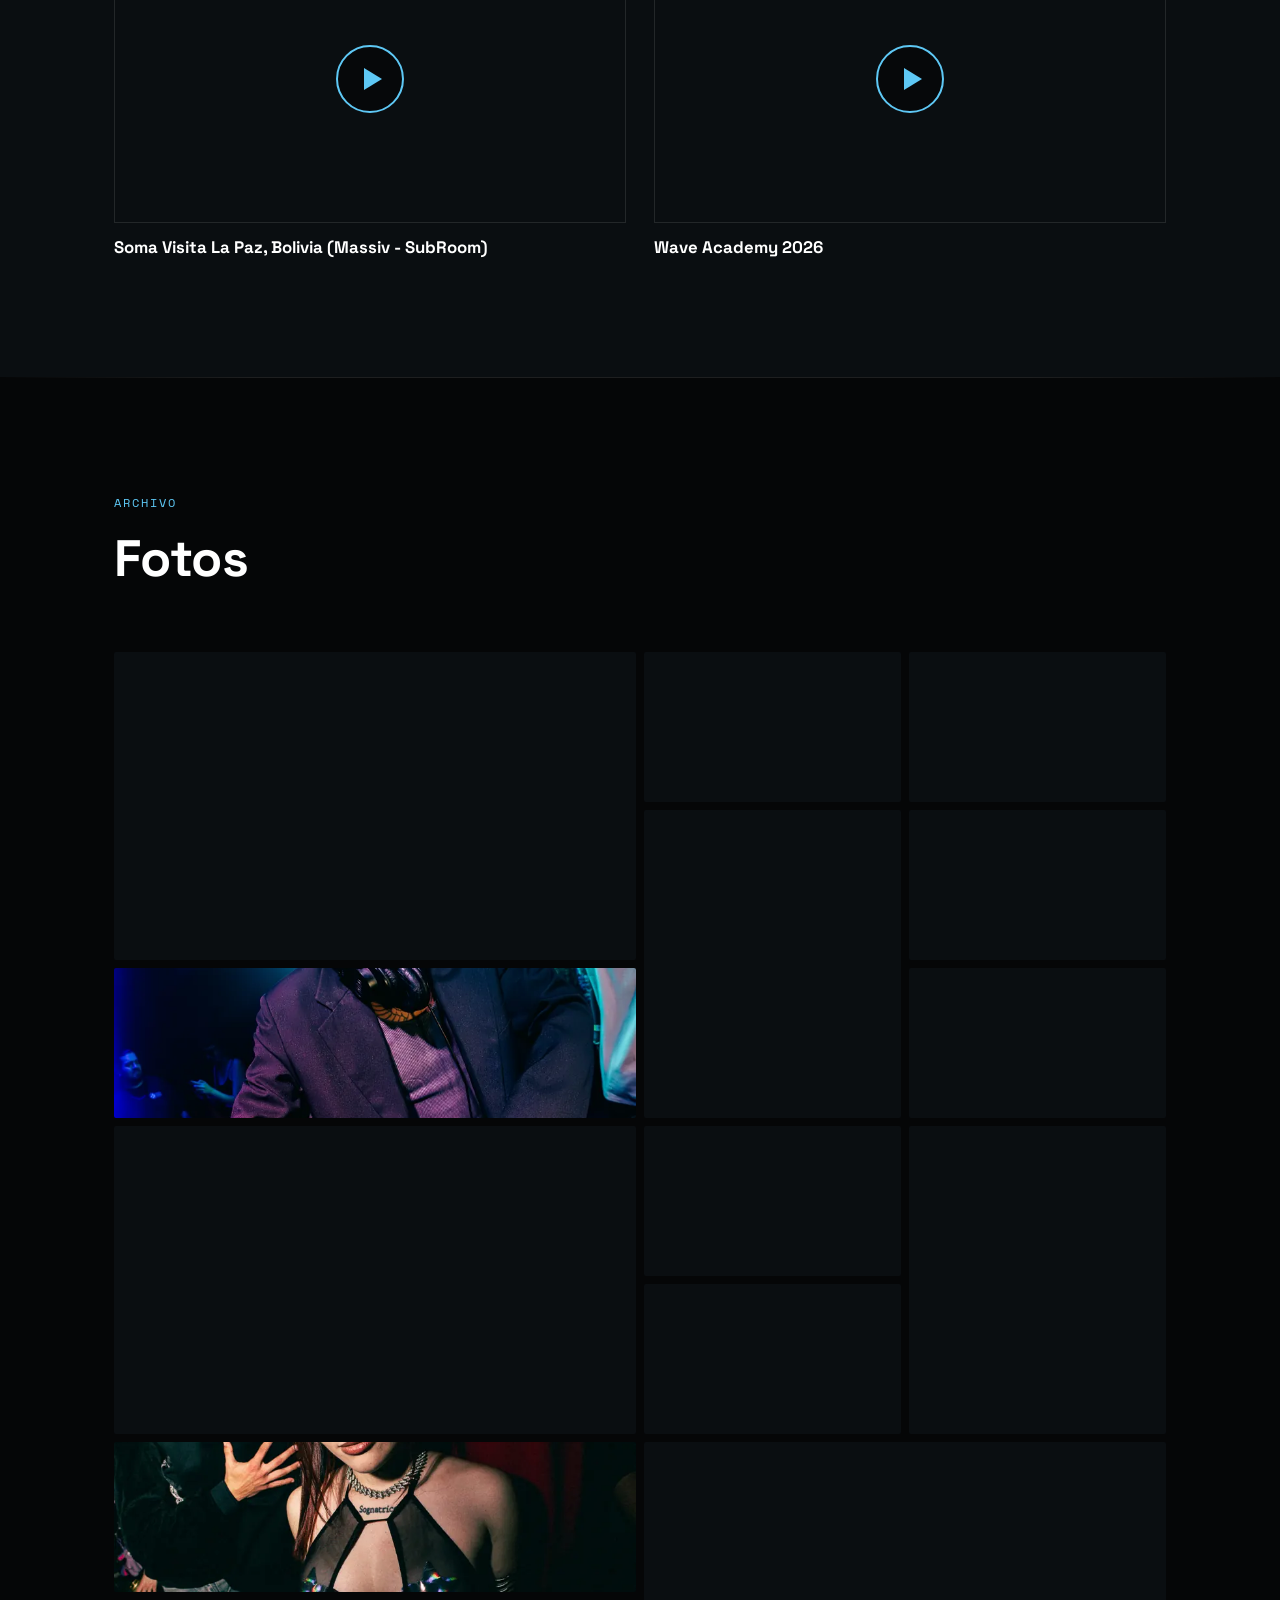
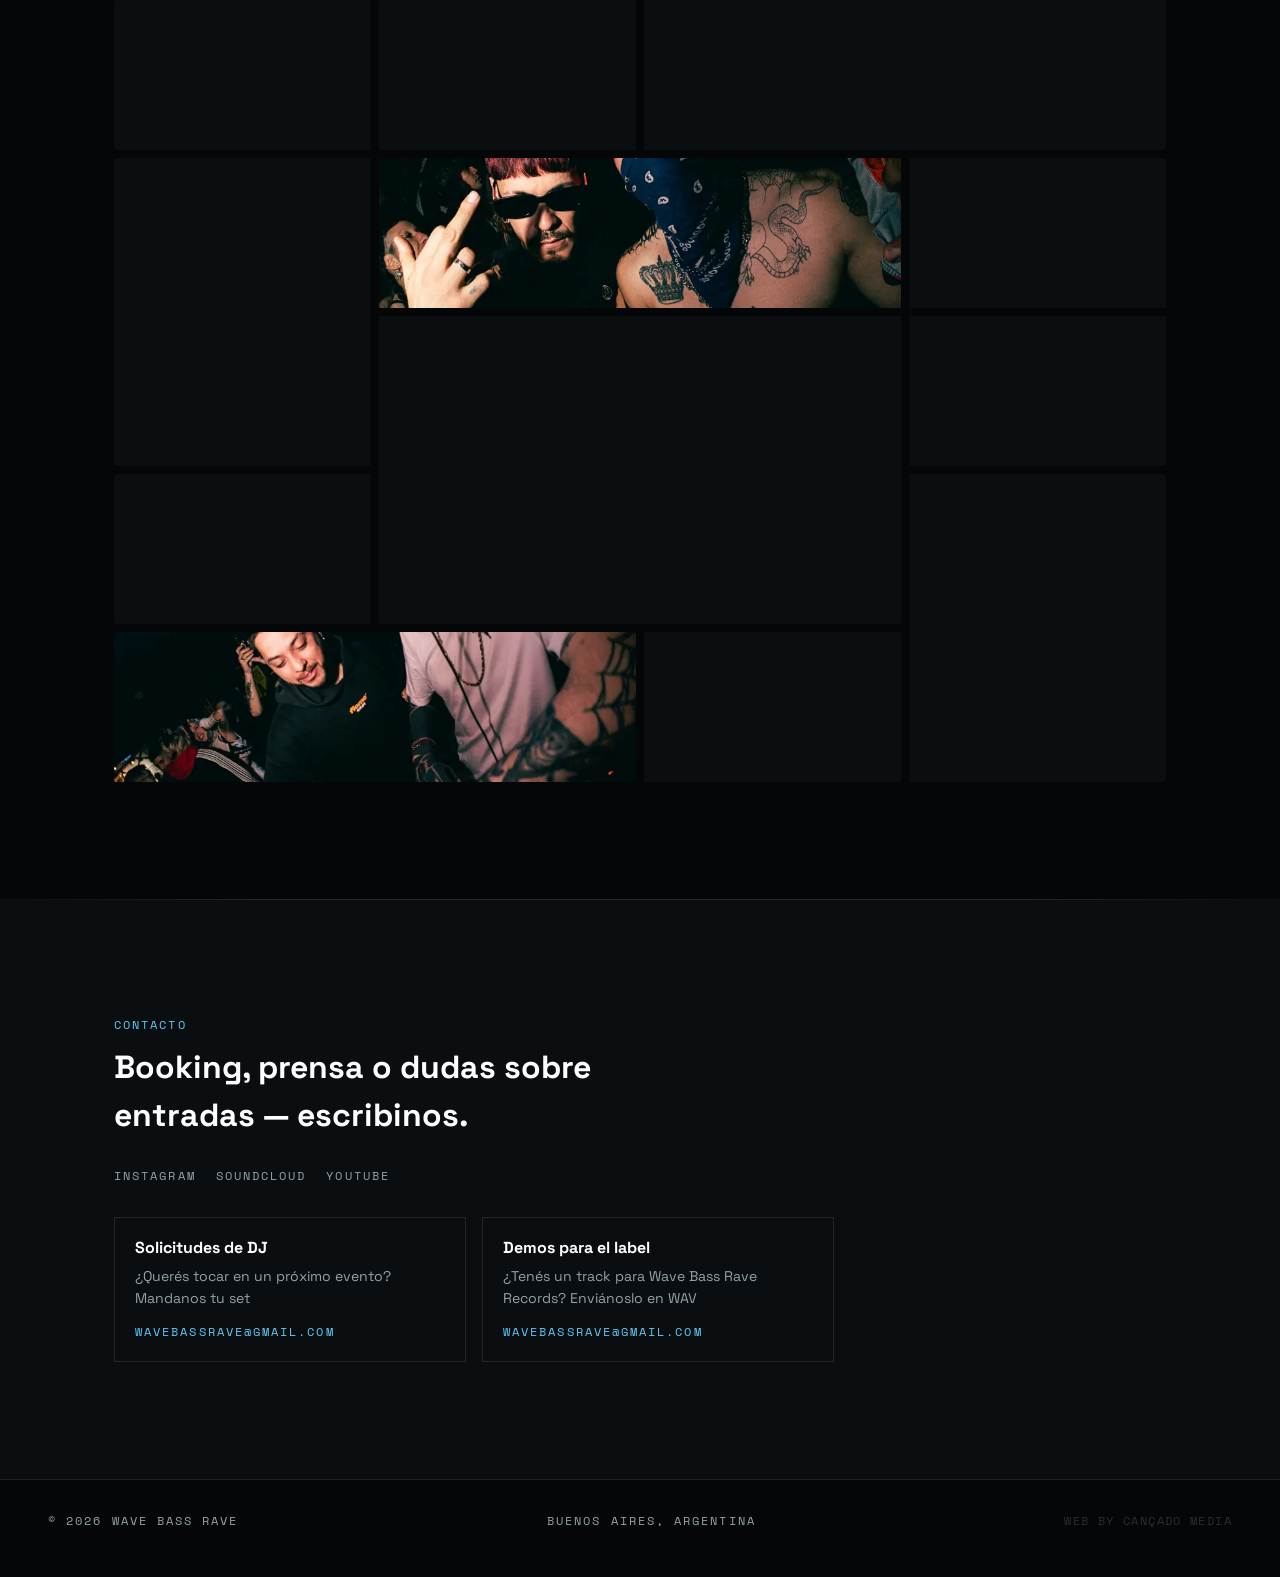
==== commit 54b9e826: "pantalla de carga con logo 3D y anillos" ====
--- a/index.html
+++ b/index.html
@@ -640,12 +640,12 @@
         <div class="contacto__vias">
           <div class="contacto__via">
             <h3 data-en="DJ applications">Solicitudes de DJ</h3>
-            <p data-en="Want to play at an upcoming event? Send us your profile, a reference set and your availability.">¿Querés tocar en un próximo evento? Mandanos tu perfil, set de referencia y disponibilidad.</p>
+            <p data-en="Want to play at an upcoming event? Send us your profile, a reference set and your availability.">¿Querés tocar en un próximo evento? Mandanos tu set</p>
             <a href="mailto:wavebassrave@gmail.com">wavebassrave@gmail.com</a>
           </div>
           <div class="contacto__via">
             <h3 data-en="Demos for the label">Demos para el label</h3>
-            <p data-en="Got a track for Wave Bass Rave Records? Send it in WAV or as a private link.">¿Tenés un track para Wave Bass Rave Records? Enviánoslo en WAV o link privado.</p>
+            <p data-en="Got a track for Wave Bass Rave Records? Send it in WAV or as a private link.">¿Tenés un track para Wave Bass Rave Records? Enviánoslo en WAV</p>
             <a href="mailto:wavebassrave@gmail.com">wavebassrave@gmail.com</a>
           </div>
         </div>
